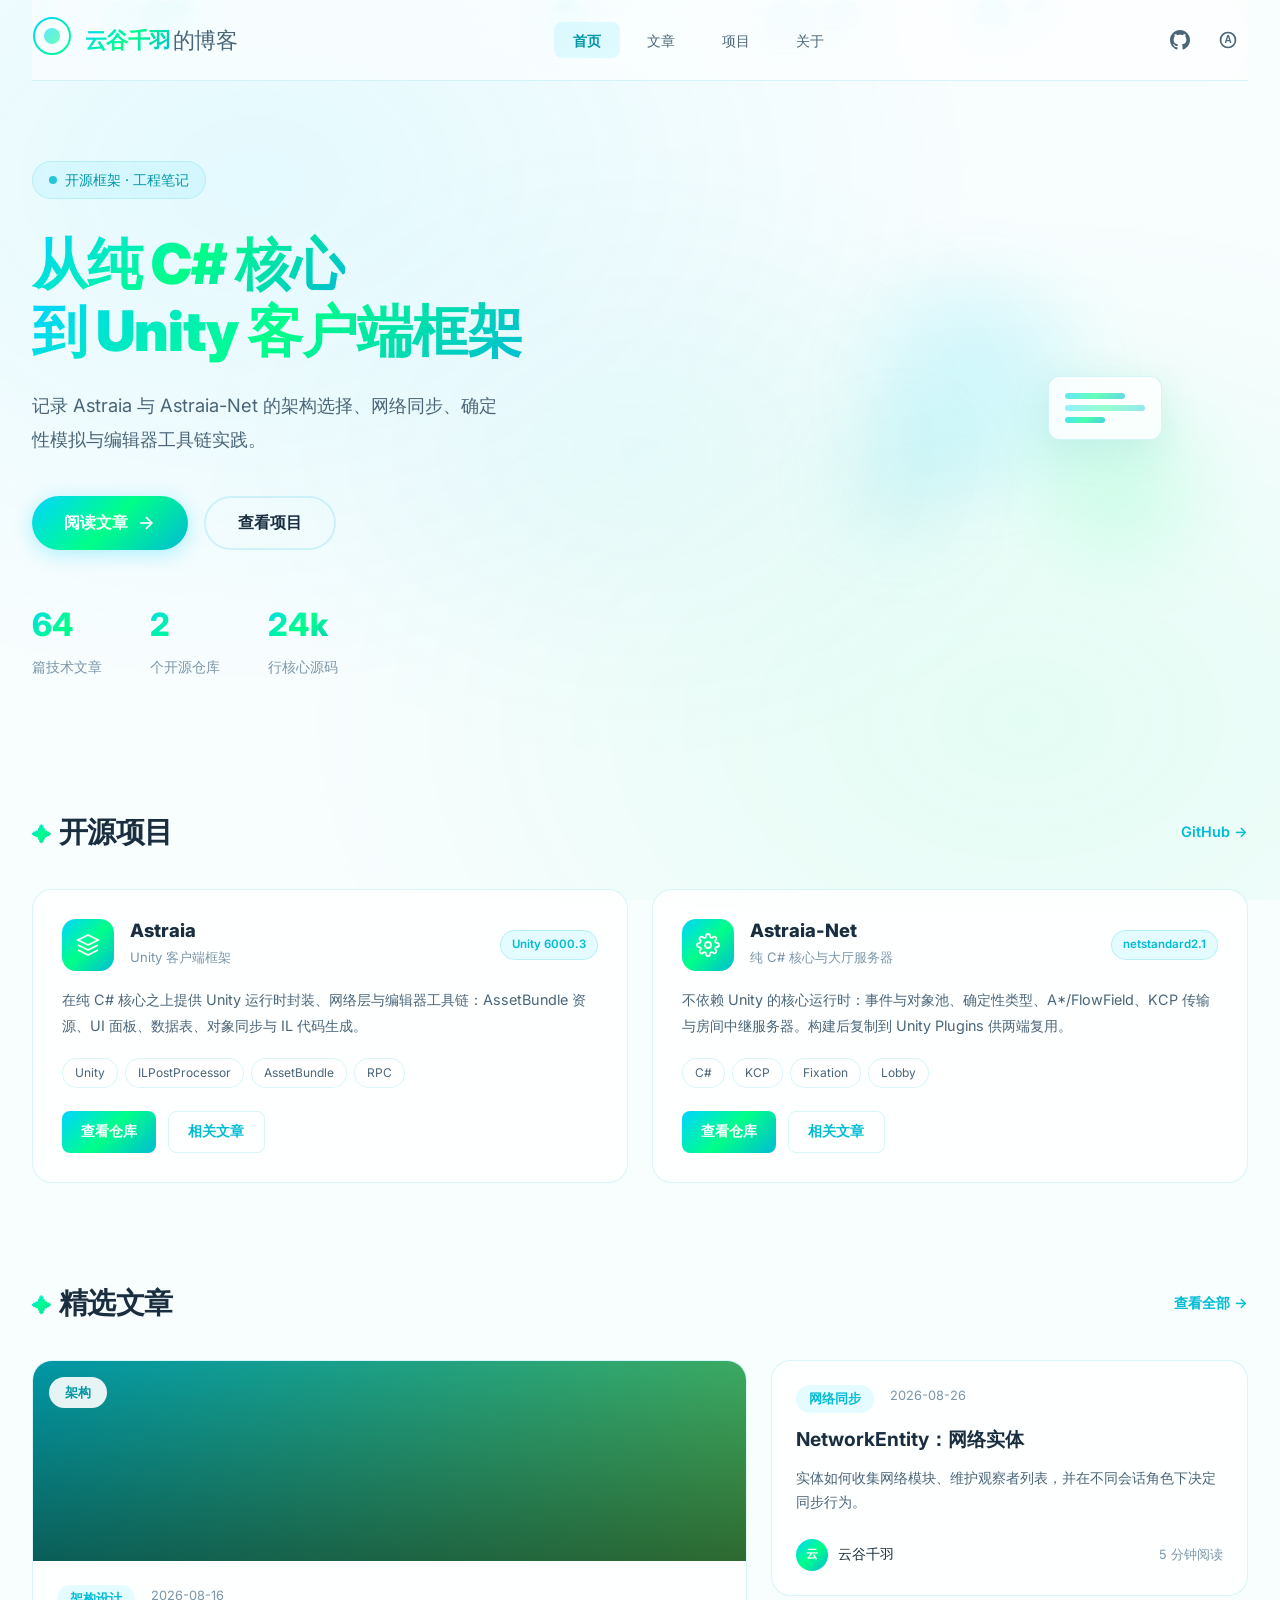
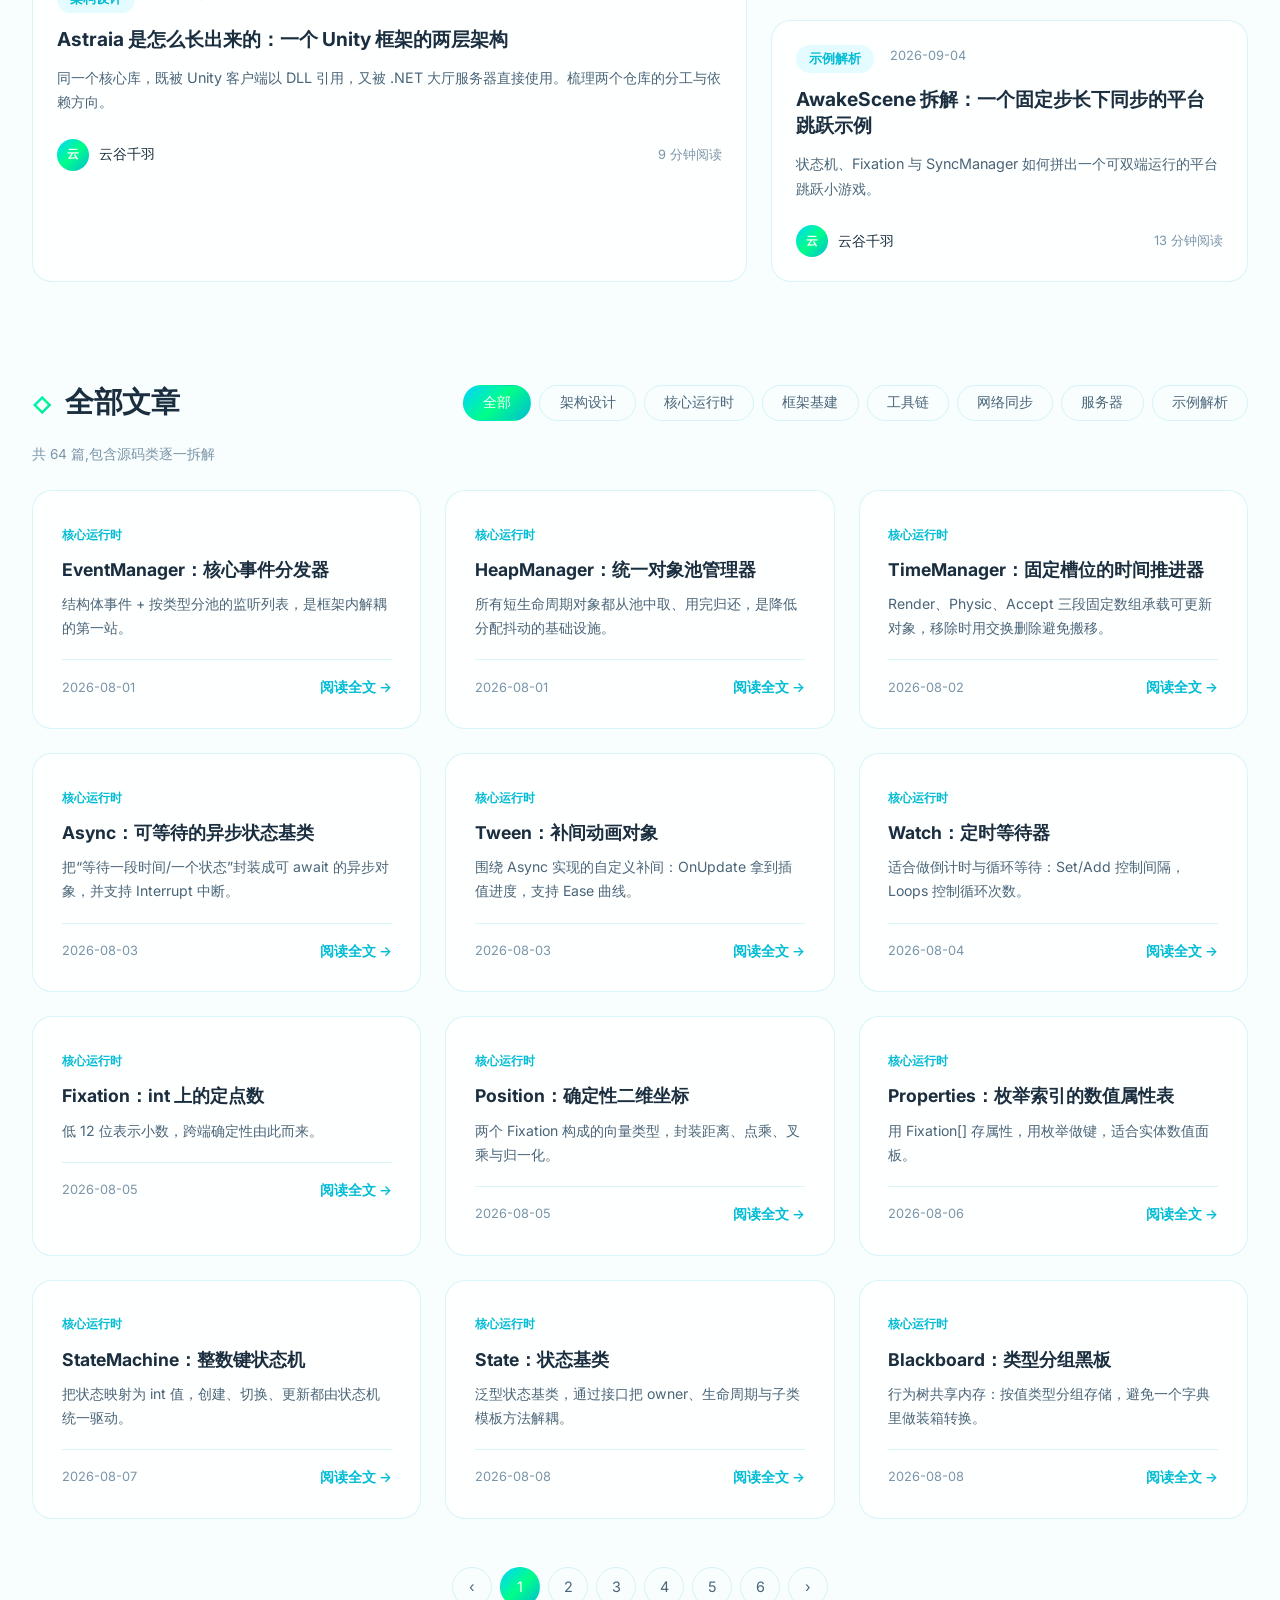
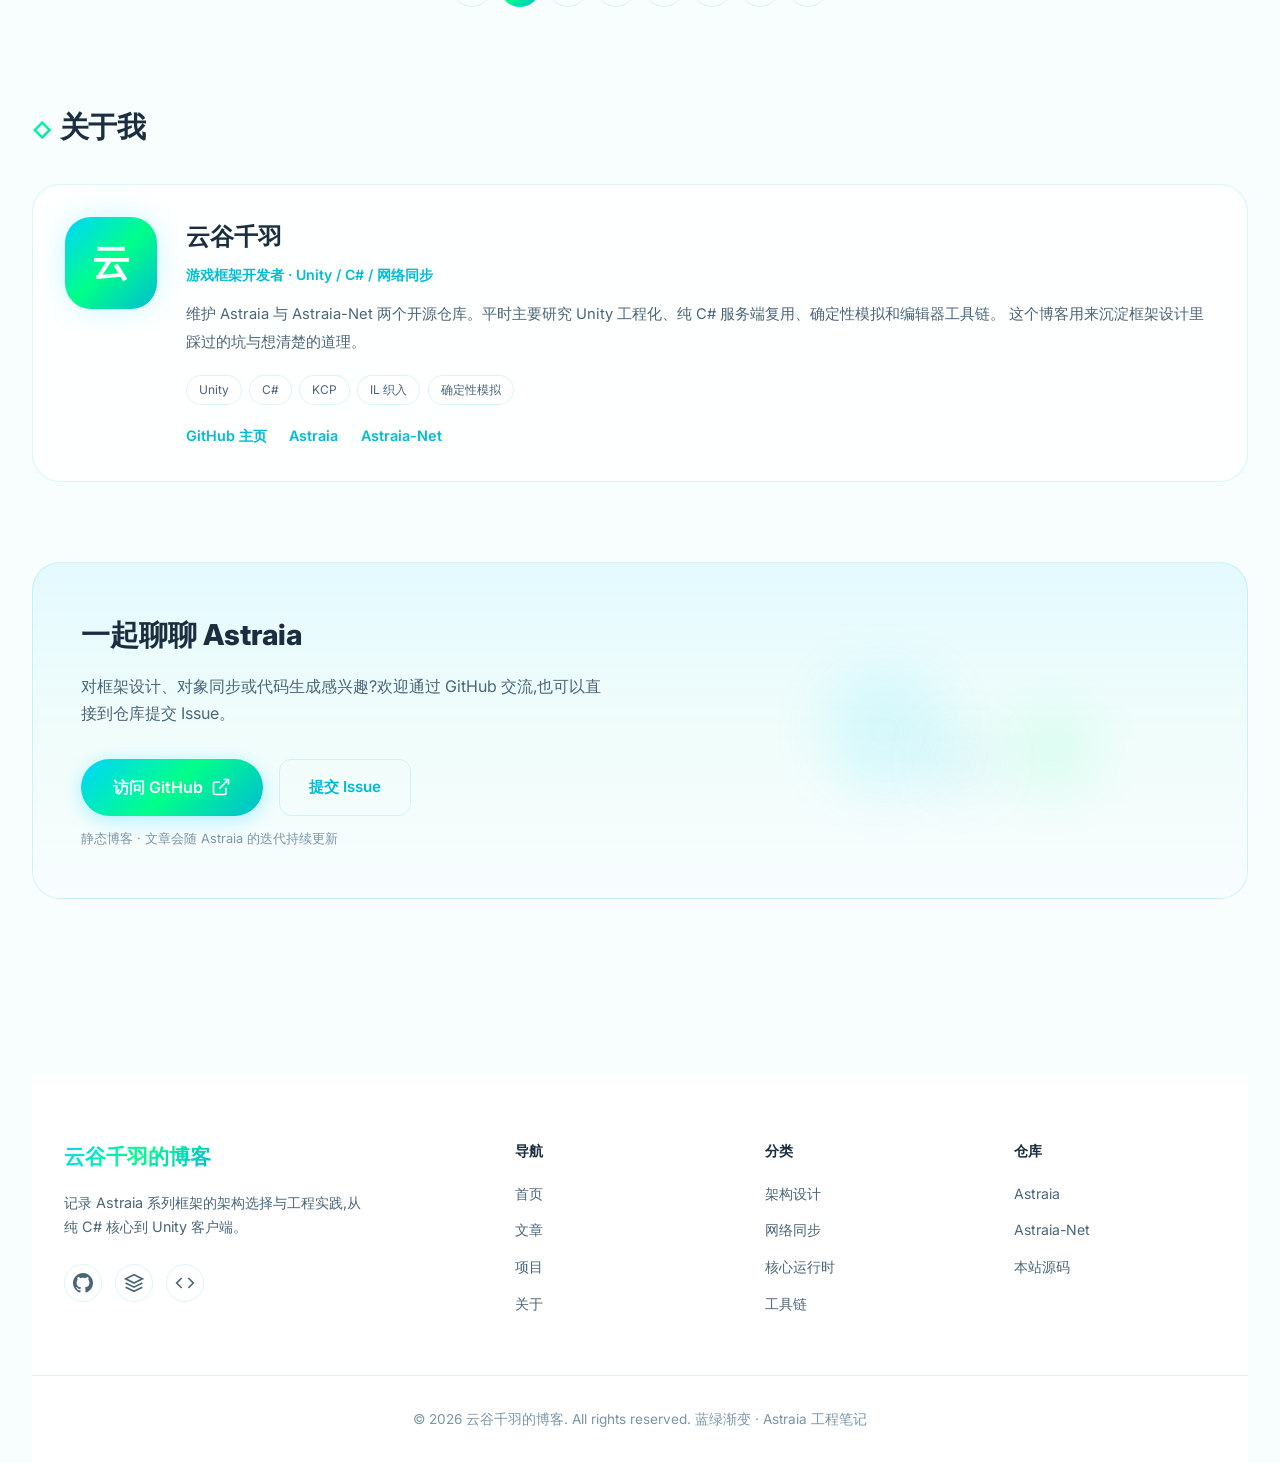
==== index.html @ 665edc71 "1.0.1" ====
<!DOCTYPE html>
<html lang="zh-CN">
<head>
    <meta charset="UTF-8">
    <meta name="viewport" content="width=device-width, initial-scale=1.0">
    <meta name="description" content="云谷千羽的个人博客：记录 Astraia 与 Astraia-Net 的 Unity 框架、网络同步与纯 C# 核心实践。">
    <title>云谷千羽的博客 · Astraia 工程笔记</title>
    <link rel="stylesheet" href="style.css">
</head>
<body>
<!-- 动态渐变背景 -->
<div class="gradient-bg"></div>

<!-- 气泡装饰 -->
<div class="bubbles" id="bubbles"></div>

<!-- 主容器 -->
<div class="container">
    <!-- 顶部导航 -->
    <header class="header">
        <div class="header-inner">
            <div class="logo">
                <div class="logo-icon">
                    <svg viewBox="0 0 40 40" class="logo-svg">
                        <defs>
                            <linearGradient id="logoGrad" x1="0%" y1="0%" x2="100%" y2="100%">
                                <stop offset="0%" style="stop-color:#00d4ff"/>
                                <stop offset="100%" style="stop-color:#00ff88"/>
                            </linearGradient>
                        </defs>
                        <circle cx="20" cy="20" r="18" fill="none" stroke="url(#logoGrad)" stroke-width="2"/>
                        <circle cx="20" cy="20" r="8" fill="url(#logoGrad)" opacity="0.6"/>
                    </svg>
                </div>
                <span class="logo-text">
                    <span class="logo-aqua">云谷千羽</span><span class="logo-blog">的博客</span>
                </span>
            </div>

            <nav class="nav">
                <ul class="nav-list">
                    <li><a href="#home" class="nav-link active" data-anchor="home">首页</a></li>
                    <li><a href="#posts" class="nav-link" data-anchor="posts">文章</a></li>
                    <li><a href="#projects" class="nav-link" data-anchor="projects">项目</a></li>
                    <li><a href="#about" class="nav-link" data-anchor="about">关于</a></li>
                </ul>
            </nav>

            <div class="header-actions">
                <a class="btn-icon github-header" href="https://github.com/1176892094" target="_blank" rel="noopener" aria-label="GitHub">
                    <svg width="20" height="20" viewBox="0 0 24 24" fill="currentColor">
                        <path d="M12 0c-6.626 0-12 5.373-12 12 0 5.302 3.438 9.8 8.207 11.387.599.111.793-.261.793-.577v-2.234c-3.338.726-4.033-1.416-4.033-1.416-.546-1.387-1.333-1.756-1.333-1.756-1.089-.745.083-.729.083-.729 1.205.084 1.839 1.237 1.839 1.237 1.07 1.834 2.807 1.304 3.492.997.107-.775.418-1.305.762-1.604-2.665-.305-5.467-1.334-5.467-5.931 0-1.311.469-2.381 1.236-3.221-.124-.303-.535-1.524.117-3.176 0 0 1.008-.322 3.301 1.23.957-.266 1.983-.399 3.003-.404 1.02.005 2.047.138 3.006.404 2.291-1.552 3.297-1.23 3.297-1.23.653 1.653.242 2.874.118 3.176.77.84 1.235 1.911 1.235 3.221 0 4.609-2.807 5.624-5.479 5.921.43.372.823 1.102.823 2.222v3.293c0 .319.192.694.801.576 4.765-1.589 8.199-6.086 8.199-11.386 0-6.627-5.373-12-12-12z"/>
                    </svg>
                </a>
                <button class="btn-icon theme-btn" id="themeToggle" aria-label="切换主题">
                    <svg width="20" height="20" viewBox="0 0 24 24" fill="none" stroke="currentColor" stroke-width="2">
                        <path d="M21 12.79A9 9 0 1 1 11.21 3 7 7 0 0 0 21 12.79z"/>
                    </svg>
                </button>
            </div>

            <div class="menu-toggle" id="menuToggle">
                <span></span>
                <span></span>
                <span></span>
            </div>
        </div>

        <!-- 渐变进度条 -->
        <div class="scroll-progress" id="scrollProgress"></div>
    </header>

    <!-- 主要内容区域 -->
    <main>
        <!-- 英雄区域 -->
        <section class="hero" id="home">
            <div class="hero-content">
                <div class="hero-badge">
                    <span class="badge-dot"></span>
                    开源框架 · 工程笔记
                </div>
                <h1 class="hero-title">
                    <span class="title-gradient">从纯 C# 核心</span>
                    <br>
                    <span class="title-gradient">到 Unity 客户端框架</span>
                </h1>
                <p class="hero-desc">
                    记录 Astraia 与 Astraia-Net 的架构选择、网络同步、确定性模拟与编辑器工具链实践。
                </p>
                <div class="hero-buttons">
                    <button class="btn-primary" id="ctaPrimary">
                        <span>阅读文章</span>
                        <svg width="20" height="20" viewBox="0 0 24 24" fill="none" stroke="currentColor" stroke-width="2">
                            <line x1="5" y1="12" x2="19" y2="12"/>
                            <polyline points="12 5 19 12 12 19"/>
                        </svg>
                    </button>
                    <button class="btn-outline" id="ctaSecondary">查看项目</button>
                </div>
                <div class="hero-stats">
                    <div class="stat">
                        <span class="stat-number" data-count="8">0</span>
                        <span class="stat-label">篇技术文章</span>
                    </div>
                    <div class="stat">
                        <span class="stat-number" data-count="2">0</span>
                        <span class="stat-label">个开源仓库</span>
                    </div>
                    <div class="stat">
                        <span class="stat-number" data-count="24k">0</span>
                        <span class="stat-label">行核心源码</span>
                    </div>
                </div>
            </div>

            <!-- 装饰性渐变球体 -->
            <div class="hero-visual">
                <div class="orb orb-1"></div>
                <div class="orb orb-2"></div>
                <div class="orb orb-3"></div>
                <div class="floating-card">
                    <div class="card-mini">
                        <div class="mini-bar bar-1"></div>
                        <div class="mini-bar bar-2"></div>
                        <div class="mini-bar bar-3"></div>
                    </div>
                </div>
            </div>
        </section>

        <!-- 项目 -->
        <section class="projects" id="projects">
            <div class="section-header">
                <h2 class="section-title"><span class="title-icon">✦</span>开源项目</h2>
                <a class="section-link" href="https://github.com/1176892094" target="_blank" rel="noopener">GitHub →</a>
            </div>

            <div class="project-grid">
                <article class="project-card">
                    <div class="project-head">
                        <div class="project-icon">
                            <svg width="24" height="24" viewBox="0 0 24 24" fill="none" stroke="currentColor" stroke-width="1.8">
                                <polygon points="12 2 2 7 12 12 22 7 12 2"/>
                                <polyline points="2 17 12 22 22 17"/>
                                <polyline points="2 12 12 17 22 12"/>
                            </svg>
                        </div>
                        <div class="project-titles">
                            <h3>Astraia</h3>
                            <span class="project-sub">Unity 客户端框架</span>
                        </div>
                        <span class="project-state">Unity 6000.3</span>
                    </div>
                    <p class="project-desc">在纯 C# 核心之上提供 Unity 运行时封装、网络层与编辑器工具链：AssetBundle 资源、UI 面板、数据表、对象同步与 IL 代码生成。</p>
                    <div class="project-tags">
                        <span>Unity</span><span>ILPostProcessor</span><span>AssetBundle</span><span>RPC</span>
                    </div>
                    <div class="project-links">
                        <a class="project-btn" href="https://github.com/1176892094/Astraia" target="_blank" rel="noopener">查看仓库</a>
                        <a class="project-btn ghost" href="#posts" data-category="网络同步">相关文章</a>
                    </div>
                </article>

                <article class="project-card">
                    <div class="project-head">
                        <div class="project-icon">
                            <svg width="24" height="24" viewBox="0 0 24 24" fill="none" stroke="currentColor" stroke-width="1.8">
                                <circle cx="12" cy="12" r="3"/>
                                <path d="M19.4 15a1.65 1.65 0 0 0 .33 1.82l.06.06a2 2 0 1 1-2.83 2.83l-.06-.06a1.65 1.65 0 0 0-1.82-.33 1.65 1.65 0 0 0-1 1.51V21a2 2 0 1 1-4 0v-.09A1.65 1.65 0 0 0 9 19.4a1.65 1.65 0 0 0-1.82.33l-.06.06a2 2 0 1 1-2.83-2.83l.06-.06a1.65 1.65 0 0 0 .33-1.82 1.65 1.65 0 0 0-1.51-1H3a2 2 0 1 1 0-4h.09A1.65 1.65 0 0 0 4.6 9a1.65 1.65 0 0 0-.33-1.82l-.06-.06a2 2 0 1 1 2.83-2.83l.06.06a1.65 1.65 0 0 0 1.82.33H9a1.65 1.65 0 0 0 1-1.51V3a2 2 0 1 1 4 0v.09a1.65 1.65 0 0 0 1 1.51 1.65 1.65 0 0 0 1.82-.33l.06-.06a2 2 0 1 1 2.83 2.83l-.06.06a1.65 1.65 0 0 0-.33 1.82V9a1.65 1.65 0 0 0 1.51 1H21a2 2 0 1 1 0 4h-.09a1.65 1.65 0 0 0-1.51 1z"/>
                            </svg>
                        </div>
                        <div class="project-titles">
                            <h3>Astraia-Net</h3>
                            <span class="project-sub">纯 C# 核心与大厅服务器</span>
                        </div>
                        <span class="project-state">netstandard2.1</span>
                    </div>
                    <p class="project-desc">不依赖 Unity 的核心运行时：事件与对象池、确定性类型、A*/FlowField、KCP 传输与房间中继服务器。构建后复制到 Unity Plugins 供两端复用。</p>
                    <div class="project-tags">
                        <span>C#</span><span>KCP</span><span>Fixation</span><span>Lobby</span>
                    </div>
                    <div class="project-links">
                        <a class="project-btn" href="https://github.com/1176892094/JFramework-Net" target="_blank" rel="noopener">查看仓库</a>
                        <a class="project-btn ghost" href="#posts" data-category="核心运行时">相关文章</a>
                    </div>
                </article>
            </div>
        </section>

        <!-- 精选文章 -->
        <section class="featured">
            <div class="section-header">
                <h2 class="section-title"><span class="title-icon">✦</span>精选文章</h2>
                <a href="#posts" class="section-link js-scroll">查看全部 →</a>
            </div>

            <div class="featured-grid">
                <article class="featured-card main-card" data-post="arch">
                    <div class="card-image">
                        <div class="image-gradient"></div>
                        <span class="card-tag">架构</span>
                    </div>
                    <div class="card-body">
                        <div class="card-meta">
                            <span class="meta-category">架构设计</span>
                            <span class="meta-date">2026-08-16</span>
                        </div>
                        <h3 class="card-title">Astraia 是怎么长出来的：一个 Unity 框架的两层架构</h3>
                        <p class="card-desc">同一个核心库，既被 Unity 客户端以 DLL 引用，又被 .NET 大厅服务器直接使用。梳理两个仓库的分工与依赖方向。</p>
                        <div class="card-footer">
                            <div class="author">
                                <div class="author-avatar">云</div>
                                <span class="author-name">云谷千羽</span>
                            </div>
                            <span class="read-time">9 分钟阅读</span>
                        </div>
                    </div>
                </article>

                <article class="featured-card" data-post="m-network-entity">
                    <div class="card-body">
                        <div class="card-meta">
                            <span class="meta-category">网络同步</span>
                            <span class="meta-date">2026-08-26</span>
                        </div>
                        <h3 class="card-title">NetworkEntity：网络实体</h3>
                        <p class="card-desc">实体如何收集网络模块、维护观察者列表，并在不同会话角色下决定同步行为。</p>
                        <div class="card-footer">
                            <div class="author">
                                <div class="author-avatar">云</div>
                                <span class="author-name">云谷千羽</span>
                            </div>
                            <span class="read-time">5 分钟阅读</span>
                        </div>
                    </div>
                </article>

                <article class="featured-card" data-post="example">
                    <div class="card-body">
                        <div class="card-meta">
                            <span class="meta-category">示例解析</span>
                            <span class="meta-date">2026-09-04</span>
                        </div>
                        <h3 class="card-title">AwakeScene 拆解：一个固定步长下同步的平台跳跃示例</h3>
                        <p class="card-desc">状态机、Fixation 与 SyncManager 如何拼出一个可双端运行的平台跳跃小游戏。</p>
                        <div class="card-footer">
                            <div class="author">
                                <div class="author-avatar">云</div>
                                <span class="author-name">云谷千羽</span>
                            </div>
                            <span class="read-time">13 分钟阅读</span>
                        </div>
                    </div>
                </article>
            </div>
        </section>

        <!-- 文章列表 -->
        <section class="posts" id="posts">
            <div class="section-header">
                <h2 class="section-title">
                    <span class="title-icon">◇</span>
                    全部文章
                </h2>
                <div class="filter-tabs" id="filterTabs">
                    <button class="filter-tab active" data-filter="all">全部</button>
                    <button class="filter-tab" data-filter="架构设计">架构设计</button>
                    <button class="filter-tab" data-filter="核心运行时">核心运行时</button>
                    <button class="filter-tab" data-filter="框架基建">框架基建</button>
                    <button class="filter-tab" data-filter="工具链">工具链</button>
                    <button class="filter-tab" data-filter="网络同步">网络同步</button>
                    <button class="filter-tab" data-filter="服务器">服务器</button>
                    <button class="filter-tab" data-filter="示例解析">示例解析</button>
                </div>
            </div>

            <p class="posts-note" id="postsNote"></p>
            <div class="posts-grid" id="postsGrid"></div>
            <div class="pagination" id="pagination"></div>
        </section>

        <!-- 关于 -->
        <section class="about" id="about">
            <div class="section-header">
                <h2 class="section-title"><span class="title-icon">◇</span>关于我</h2>
            </div>
            <div class="about-card">
                <div class="about-avatar">云</div>
                <div class="about-info">
                    <h3>云谷千羽</h3>
                    <p class="about-role">游戏框架开发者 · Unity / C# / 网络同步</p>
                    <p class="about-bio">
                        维护 Astraia 与 Astraia-Net 两个开源仓库。平时主要研究 Unity 工程化、纯 C# 服务端复用、确定性模拟和编辑器工具链。
                        这个博客用来沉淀框架设计里踩过的坑与想清楚的道理。
                    </p>
                    <div class="about-tags">
                        <span>Unity</span><span>C#</span><span>KCP</span><span>IL 织入</span><span>确定性模拟</span>
                    </div>
                    <div class="about-links">
                        <a href="https://github.com/1176892094" target="_blank" rel="noopener">GitHub 主页</a>
                        <a href="https://github.com/1176892094/Astraia" target="_blank" rel="noopener">Astraia</a>
                        <a href="https://github.com/1176892094/JFramework-Net" target="_blank" rel="noopener">Astraia-Net</a>
                    </div>
                </div>
            </div>
        </section>

        <!-- 联系区域 -->
        <section class="newsletter">
            <div class="newsletter-inner">
                <div class="newsletter-content">
                    <h2 class="newsletter-title">一起聊聊 Astraia</h2>
                    <p class="newsletter-desc">对框架设计、对象同步或代码生成感兴趣?欢迎通过 GitHub 交流,也可以直接到仓库提交 Issue。</p>
                    <div class="contact-actions">
                        <a class="btn-primary contact-btn" href="https://github.com/1176892094" target="_blank" rel="noopener">
                            <span>访问 GitHub</span>
                            <svg width="20" height="20" viewBox="0 0 24 24" fill="none" stroke="currentColor" stroke-width="2">
                                <path d="M18 13v6a2 2 0 0 1-2 2H5a2 2 0 0 1-2-2V8a2 2 0 0 1 2-2h6"/>
                                <polyline points="15 3 21 3 21 9"/>
                                <line x1="10" y1="14" x2="21" y2="3"/>
                            </svg>
                        </a>
                        <a class="btn-outline contact-outline" href="https://github.com/1176892094/Astraia/issues" target="_blank" rel="noopener">提交 Issue</a>
                    </div>
                    <p class="newsletter-note">静态博客 · 文章会随 Astraia 的迭代持续更新</p>
                </div>
                <div class="newsletter-visual">
                    <div class="newsletter-orbs">
                        <div class="n-orb n-orb-1"></div>
                        <div class="n-orb n-orb-2"></div>
                        <div class="n-orb n-orb-3"></div>
                    </div>
                </div>
            </div>
        </section>
    </main>

    <!-- 页脚 -->
    <footer class="footer">
        <div class="footer-wave">
            <svg viewBox="0 0 1440 120" preserveAspectRatio="none">
                <path d="M0,60 C360,120 720,0 1080,60 C1260,90 1380,60 1440,40 L1440,120 L0,120 Z" fill="currentColor"/>
            </svg>
        </div>
        <div class="footer-content">
            <div class="footer-grid">
                <div class="footer-col brand-col">
                    <div class="footer-logo">
                        <span class="logo-aqua">云谷千羽的博客</span>
                    </div>
                    <p class="footer-desc">记录 Astraia 系列框架的架构选择与工程实践,从纯 C# 核心到 Unity 客户端。</p>
                    <div class="social-links">
                        <a href="https://github.com/1176892094" class="social-link" target="_blank" rel="noopener" aria-label="GitHub">
                            <svg width="20" height="20" viewBox="0 0 24 24" fill="currentColor">
                                <path d="M12 0c-6.626 0-12 5.373-12 12 0 5.302 3.438 9.8 8.207 11.387.599.111.793-.261.793-.577v-2.234c-3.338.726-4.033-1.416-4.033-1.416-.546-1.387-1.333-1.756-1.333-1.756-1.089-.745.083-.729.083-.729 1.205.084 1.839 1.237 1.839 1.237 1.07 1.834 2.807 1.304 3.492.997.107-.775.418-1.305.762-1.604-2.665-.305-5.467-1.334-5.467-5.931 0-1.311.469-2.381 1.236-3.221-.124-.303-.535-1.524.117-3.176 0 0 1.008-.322 3.301 1.23.957-.266 1.983-.399 3.003-.404 1.02.005 2.047.138 3.006.404 2.291-1.552 3.297-1.23 3.297-1.23.653 1.653.242 2.874.118 3.176.77.84 1.235 1.911 1.235 3.221 0 4.609-2.807 5.624-5.479 5.921.43.372.823 1.102.823 2.222v3.293c0 .319.192.694.801.576 4.765-1.589 8.199-6.086 8.199-11.386 0-6.627-5.373-12-12-12z"/>
                            </svg>
                        </a>
                        <a href="https://github.com/1176892094/Astraia" class="social-link" target="_blank" rel="noopener" aria-label="Astraia">
                            <svg width="20" height="20" viewBox="0 0 24 24" fill="none" stroke="currentColor" stroke-width="2">
                                <polygon points="12 2 2 7 12 12 22 7 12 2"/>
                                <polyline points="2 17 12 22 22 17"/>
                                <polyline points="2 12 12 17 22 12"/>
                            </svg>
                        </a>
                        <a href="https://github.com/1176892094/JFramework-Net" class="social-link" target="_blank" rel="noopener" aria-label="Astraia-Net">
                            <svg width="20" height="20" viewBox="0 0 24 24" fill="none" stroke="currentColor" stroke-width="2">
                                <polyline points="16 18 22 12 16 6"/>
                                <polyline points="8 6 2 12 8 18"/>
                            </svg>
                        </a>
                    </div>
                </div>
                <div class="footer-col">
                    <h4>导航</h4>
                    <ul>
                        <li><a href="#home" class="js-scroll">首页</a></li>
                        <li><a href="#posts" class="js-scroll">文章</a></li>
                        <li><a href="#projects" class="js-scroll">项目</a></li>
                        <li><a href="#about" class="js-scroll">关于</a></li>
                    </ul>
                </div>
                <div class="footer-col">
                    <h4>分类</h4>
                    <ul>
                        <li><a href="#posts" class="footer-category" data-category="架构设计">架构设计</a></li>
                        <li><a href="#posts" class="footer-category" data-category="网络同步">网络同步</a></li>
                        <li><a href="#posts" class="footer-category" data-category="核心运行时">核心运行时</a></li>
                        <li><a href="#posts" class="footer-category" data-category="工具链">工具链</a></li>
                    </ul>
                </div>
                <div class="footer-col">
                    <h4>仓库</h4>
                    <ul>
                        <li><a href="https://github.com/1176892094/Astraia" target="_blank" rel="noopener">Astraia</a></li>
                        <li><a href="https://github.com/1176892094/JFramework-Net" target="_blank" rel="noopener">Astraia-Net</a></li>
                        <li><a href="https://github.com/1176892094/1176892094.github.io" target="_blank" rel="noopener">本站源码</a></li>
                    </ul>
                </div>
            </div>
            <div class="footer-bottom">
                <p>&copy; 2026 云谷千羽的博客. All rights reserved. 蓝绿渐变 · Astraia 工程笔记</p>
            </div>
        </div>
    </footer>
</div>

<!-- 回到顶部按钮 -->
<button class="back-to-top" id="backToTop" aria-label="回到顶部">
    <svg width="20" height="20" viewBox="0 0 24 24" fill="none" stroke="currentColor" stroke-width="2">
        <polyline points="18 15 12 9 6 15"/>
    </svg>
</button>

<!-- 文章阅读器 -->
<div class="reader" id="reader" aria-hidden="true">
    <div class="reader-backdrop" data-close-reader></div>
    <div class="reader-panel" role="dialog" aria-modal="true" aria-labelledby="readerTitle">
        <header class="reader-header">
            <div class="reader-meta">
                <span class="meta-category" id="readerCategory"></span>
                <span class="reader-date" id="readerDate"></span>
                <span class="reader-time" id="readerTime"></span>
            </div>
            <button class="reader-close" id="readerClose" aria-label="关闭文章">
                <svg width="22" height="22" viewBox="0 0 24 24" fill="none" stroke="currentColor" stroke-width="2">
                    <line x1="18" y1="6" x2="6" y2="18"/>
                    <line x1="6" y1="6" x2="18" y2="18"/>
                </svg>
            </button>
        </header>
        <article class="reader-body">
            <h1 class="reader-title" id="readerTitle"></h1>
            <div class="reader-excerpt" id="readerExcerpt"></div>
            <div class="reader-content" id="readerContent"></div>
        </article>
        <footer class="reader-nav">
            <button class="reader-prev" id="readerPrev">← 上一篇</button>
            <button class="reader-back" id="readerBack">返回列表</button>
            <button class="reader-next" id="readerNext">下一篇 →</button>
        </footer>
    </div>
</div>

<script src="posts.js"></script>
<script src="posts-modules-net.js"></script>
<script src="posts-modules-unity-engine.js"></script>
<script src="posts-modules-unity-net.js"></script>
<script src="posts-modules-extras.js"></script>
<script src="script.js"></script>
</body>
</html>
---- style.css ----
/* style.css - 蓝绿渐变风格 */
@import url('https://fonts.googleapis.com/css2?family=Inter:wght@300;400;500;600;700;800;900&display=swap');

:root {
    /* 主色调 - 蓝绿渐变 */
    --aqua-100: #e0f7fa;
    --aqua-200: #b2ebf2;
    --aqua-300: #80deea;
    --aqua-400: #4dd0e1;
    --aqua-500: #26c6da;
    --aqua-600: #00bcd4;
    --aqua-700: #0097a7;
    --aqua-800: #00838f;
    --aqua-900: #006064;

    --green-100: #e8f5e9;
    --green-200: #c8e6c9;
    --green-300: #a5d6a7;
    --green-400: #81c784;
    --green-500: #66bb6a;
    --green-600: #4caf50;
    --green-700: #388e3c;
    --green-800: #2e7d32;
    --green-900: #1b5e20;

    --teal-400: #26a69a;
    --teal-500: #009688;
    --teal-600: #00897b;

    /* 渐变色 */
    --gradient-primary: linear-gradient(135deg, #00d4ff 0%, #00ff88 50%, #00bcd4 100%);
    --gradient-secondary: linear-gradient(135deg, #0097a7 0%, #4caf50 100%);
    --gradient-card: linear-gradient(135deg, rgba(0, 212, 255, 0.05) 0%, rgba(0, 255, 136, 0.05) 100%);
    --gradient-hero: linear-gradient(180deg, rgba(0, 212, 255, 0.08) 0%, rgba(0, 255, 136, 0.03) 50%, transparent 100%);

    /* 背景色 */
    --bg-primary: #f8fdfe;
    --bg-secondary: #ffffff;
    --bg-card: rgba(255, 255, 255, 0.8);
    --bg-glass: rgba(255, 255, 255, 0.6);

    /* 文字色 */
    --text-primary: #1a2e3f;
    --text-secondary: #4a6578;
    --text-tertiary: #7a95a8;
    --text-light: #a0b8c8;

    /* 边框 */
    --border-color: rgba(0, 188, 212, 0.15);
    --border-glow: rgba(0, 212, 255, 0.3);

    /* 阴影 */
    --shadow-sm: 0 1px 3px rgba(0, 150, 136, 0.08);
    --shadow-md: 0 4px 20px rgba(0, 150, 136, 0.1);
    --shadow-lg: 0 10px 40px rgba(0, 150, 136, 0.12);
    --shadow-glow: 0 0 30px rgba(0, 212, 255, 0.2);

    /* 圆角 */
    --radius-sm: 8px;
    --radius-md: 12px;
    --radius-lg: 20px;
    --radius-xl: 28px;

    /* 过渡 */
    --transition: all 0.3s cubic-bezier(0.4, 0, 0.2, 1);
}

/* ===== 系统颜色自动切换 ===== */
/* 默认亮色主题变量已经在 :root 中定义 */

/* 检测系统是否为暗色模式 */
@media (prefers-color-scheme: dark) {
    :root {
        --bg-primary: #0a1628;
        --bg-secondary: #0f2035;
        --bg-card: rgba(15, 32, 53, 0.8);
        --bg-glass: rgba(15, 32, 53, 0.6);
        --text-primary: #e0f0f8;
        --text-secondary: #a0c4d8;
        --text-tertiary: #6a8fa8;
        --text-light: #4a6f88;
        --border-color: rgba(0, 188, 212, 0.2);
        --shadow-sm: 0 1px 3px rgba(0, 0, 0, 0.3);
        --shadow-md: 0 4px 20px rgba(0, 0, 0, 0.4);
        --shadow-lg: 0 10px 40px rgba(0, 0, 0, 0.5);
    }
}

/* 手动切换的暗色主题（优先级更高） */
[data-theme="dark"] {
    --bg-primary: #0a1628;
    --bg-secondary: #0f2035;
    --bg-card: rgba(15, 32, 53, 0.8);
    --bg-glass: rgba(15, 32, 53, 0.6);
    --text-primary: #e0f0f8;
    --text-secondary: #a0c4d8;
    --text-tertiary: #6a8fa8;
    --text-light: #4a6f88;
    --border-color: rgba(0, 188, 212, 0.2);
    --shadow-sm: 0 1px 3px rgba(0, 0, 0, 0.3);
    --shadow-md: 0 4px 20px rgba(0, 0, 0, 0.4);
    --shadow-lg: 0 10px 40px rgba(0, 0, 0, 0.5);
}

/* 手动切换的亮色主题（覆盖系统暗色） */
[data-theme="light"] {
    --bg-primary: #f8fdfe;
    --bg-secondary: #ffffff;
    --bg-card: rgba(255, 255, 255, 0.8);
    --bg-glass: rgba(255, 255, 255, 0.6);
    --text-primary: #1a2e3f;
    --text-secondary: #4a6578;
    --text-tertiary: #7a95a8;
    --text-light: #a0b8c8;
    --border-color: rgba(0, 188, 212, 0.15);
    --shadow-sm: 0 1px 3px rgba(0, 150, 136, 0.08);
    --shadow-md: 0 4px 20px rgba(0, 150, 136, 0.1);
    --shadow-lg: 0 10px 40px rgba(0, 150, 136, 0.12);
}

* {
    margin: 0;
    padding: 0;
    box-sizing: border-box;
}

html {
    scroll-behavior: smooth;
}

body {
    font-family: 'Inter', -apple-system, BlinkMacSystemFont, sans-serif;
    background-color: var(--bg-primary);
    color: var(--text-primary);
    line-height: 1.7;
    overflow-x: hidden;
    position: relative;
    transition: var(--transition);
}

/* 动态渐变背景 */
.gradient-bg {
    position: fixed;
    top: 0;
    left: 0;
    width: 100%;
    height: 100%;
    pointer-events: none;
    z-index: 0;
    background:
            radial-gradient(ellipse at 20% 20%, rgba(0, 212, 255, 0.08) 0%, transparent 50%),
            radial-gradient(ellipse at 80% 80%, rgba(0, 255, 136, 0.08) 0%, transparent 50%),
            radial-gradient(ellipse at 50% 50%, rgba(0, 188, 212, 0.04) 0%, transparent 50%);
    animation: gradientShift 20s ease-in-out infinite;
}

@keyframes gradientShift {
    0%, 100% {
        background-position: 0% 0%;
    }
    25% {
        background-position: 100% 0%;
    }
    50% {
        background-position: 100% 100%;
    }
    75% {
        background-position: 0% 100%;
    }
}

/* 气泡装饰 */
.bubbles {
    position: fixed;
    top: 0;
    left: 0;
    width: 100%;
    height: 100%;
    pointer-events: none;
    z-index: 1;
}

.bubble {
    position: absolute;
    border-radius: 50%;
    background: radial-gradient(circle at 30% 30%,
    rgba(0, 212, 255, 0.15),
    rgba(0, 255, 136, 0.05));
    animation: bubbleFloat linear infinite;
    opacity: 0.6;
}

@keyframes bubbleFloat {
    0% {
        transform: translateY(100vh) scale(0);
        opacity: 0;
    }
    10% {
        opacity: 0.6;
    }
    90% {
        opacity: 0.6;
    }
    100% {
        transform: translateY(-100px) scale(1);
        opacity: 0;
    }
}

/* 容器 */
.container {
    position: relative;
    z-index: 2;
    max-width: 1280px;
    margin: 0 auto;
    padding: 0 2rem;
}

/* 头部 */
.header {
    position: sticky;
    top: 0;
    z-index: 100;
    backdrop-filter: blur(20px);
    -webkit-backdrop-filter: blur(20px);
    background: var(--bg-glass);
    border-bottom: 1px solid var(--border-color);
    transition: var(--transition);
}

.header-inner {
    display: flex;
    align-items: center;
    justify-content: space-between;
    padding: 1rem 0;
    max-width: 1280px;
    margin: 0 auto;
}

.logo {
    display: flex;
    align-items: center;
    gap: 0.8rem;
}

.logo-svg {
    width: 40px;
    height: 40px;
}

.logo-text {
    font-weight: 800;
    font-size: 1.4rem;
    letter-spacing: -0.5px;
}

.logo-aqua {
    background: var(--gradient-primary);
    -webkit-background-clip: text;
    -webkit-text-fill-color: transparent;
    background-clip: text;
}

.logo-blog {
    color: var(--text-secondary);
    font-weight: 400;
    margin-left: 2px;
}

/* 导航 */
.nav-list {
    display: flex;
    list-style: none;
    gap: 0.5rem;
}

.nav-link {
    text-decoration: none;
    color: var(--text-secondary);
    padding: 0.6rem 1.2rem;
    border-radius: var(--radius-sm);
    font-size: 0.9rem;
    font-weight: 500;
    transition: var(--transition);
    position: relative;
}

.nav-link:hover {
    color: var(--aqua-600);
    background: rgba(0, 212, 255, 0.05);
}

.nav-link.active {
    color: var(--aqua-700);
    background: rgba(0, 212, 255, 0.1);
    font-weight: 600;
}

.header-actions {
    display: flex;
    gap: 0.5rem;
}

.btn-icon {
    width: 40px;
    height: 40px;
    border: none;
    background: transparent;
    border-radius: 50%;
    color: var(--text-secondary);
    cursor: pointer;
    display: flex;
    align-items: center;
    justify-content: center;
    transition: var(--transition);
}

.btn-icon:hover {
    background: rgba(0, 212, 255, 0.1);
    color: var(--aqua-600);
}

.menu-toggle {
    display: none;
    flex-direction: column;
    gap: 5px;
    cursor: pointer;
    padding: 8px;
}

.menu-toggle span {
    width: 24px;
    height: 2px;
    background: var(--text-primary);
    border-radius: 2px;
    transition: var(--transition);
}

/* 滚动进度条 */
.scroll-progress {
    position: absolute;
    bottom: 0;
    left: 0;
    height: 3px;
    background: var(--gradient-primary);
    width: 0%;
    transition: width 0.1s linear;
    border-radius: 0 2px 0 0;
}

/* 英雄区域 */
.hero {
    display: grid;
    grid-template-columns: 1fr 1fr;
    gap: 4rem;
    padding: 5rem 0;
    align-items: center;
    position: relative;
}

.hero-content {
    position: relative;
    z-index: 2;
}

.hero-badge {
    display: inline-flex;
    align-items: center;
    gap: 0.5rem;
    background: rgba(0, 212, 255, 0.08);
    border: 1px solid var(--border-color);
    padding: 0.4rem 1rem;
    border-radius: 50px;
    font-size: 0.85rem;
    color: var(--aqua-700);
    font-weight: 500;
    margin-bottom: 2rem;
}

.badge-dot {
    width: 8px;
    height: 8px;
    background: var(--aqua-500);
    border-radius: 50%;
    animation: pulse 2s ease-in-out infinite;
}

@keyframes pulse {
    0%, 100% { opacity: 1; transform: scale(1); }
    50% { opacity: 0.5; transform: scale(1.2); }
}

.hero-title {
    font-size: 3.5rem;
    font-weight: 900;
    line-height: 1.2;
    margin-bottom: 1.5rem;
    letter-spacing: -1px;
}

.title-gradient {
    background: var(--gradient-primary);
    -webkit-background-clip: text;
    -webkit-text-fill-color: transparent;
    background-clip: text;
}

.title-light {
    color: var(--text-primary);
}

.hero-desc {
    font-size: 1.15rem;
    color: var(--text-secondary);
    margin-bottom: 2.5rem;
    max-width: 480px;
    line-height: 1.8;
}

.hero-buttons {
    display: flex;
    gap: 1rem;
    margin-bottom: 3rem;
}

.btn-primary {
    display: inline-flex;
    align-items: center;
    gap: 0.5rem;
    padding: 0.9rem 2rem;
    background: var(--gradient-primary);
    color: #fff;
    border: none;
    border-radius: 50px;
    font-size: 1rem;
    font-weight: 600;
    cursor: pointer;
    transition: var(--transition);
    box-shadow: 0 4px 20px rgba(0, 212, 255, 0.3);
    font-family: 'Inter', sans-serif;
}

.btn-primary:hover {
    transform: translateY(-2px);
    box-shadow: 0 8px 30px rgba(0, 212, 255, 0.4);
}

.btn-outline {
    padding: 0.9rem 2rem;
    background: transparent;
    color: var(--text-primary);
    border: 2px solid var(--border-color);
    border-radius: 50px;
    font-size: 1rem;
    font-weight: 600;
    cursor: pointer;
    transition: var(--transition);
    font-family: 'Inter', sans-serif;
}

.btn-outline:hover {
    border-color: var(--aqua-500);
    color: var(--aqua-600);
    background: rgba(0, 212, 255, 0.03);
}

.hero-stats {
    display: flex;
    gap: 3rem;
}

.stat-number {
    display: block;
    font-size: 2rem;
    font-weight: 800;
    background: var(--gradient-primary);
    -webkit-background-clip: text;
    -webkit-text-fill-color: transparent;
    background-clip: text;
}

.stat-label {
    font-size: 0.85rem;
    color: var(--text-tertiary);
    font-weight: 500;
}

/* 装饰球体 */
.hero-visual {
    position: relative;
    height: 450px;
}

.orb {
    position: absolute;
    border-radius: 50%;
    filter: blur(40px);
    opacity: 0.5;
    animation: orbFloat 6s ease-in-out infinite;
}

.orb-1 {
    width: 200px;
    height: 200px;
    background: rgba(0, 212, 255, 0.25);
    top: 20%;
    right: 30%;
    animation-delay: 0s;
}

.orb-2 {
    width: 150px;
    height: 150px;
    background: rgba(0, 255, 136, 0.25);
    bottom: 20%;
    right: 10%;
    animation-delay: 2s;
}

.orb-3 {
    width: 120px;
    height: 120px;
    background: rgba(0, 188, 212, 0.2);
    top: 50%;
    right: 50%;
    animation-delay: 4s;
}

@keyframes orbFloat {
    0%, 100% { transform: translate(0, 0) scale(1); }
    25% { transform: translate(20px, -20px) scale(1.1); }
    50% { transform: translate(-10px, 10px) scale(0.9); }
    75% { transform: translate(-20px, -10px) scale(1.05); }
}

.floating-card {
    position: absolute;
    top: 40%;
    right: 15%;
    background: var(--bg-card);
    backdrop-filter: blur(10px);
    padding: 1rem;
    border-radius: var(--radius-md);
    box-shadow: var(--shadow-lg);
    border: 1px solid var(--border-color);
    animation: floatCard 5s ease-in-out infinite;
}

@keyframes floatCard {
    0%, 100% { transform: translateY(0) rotate(-3deg); }
    50% { transform: translateY(-15px) rotate(3deg); }
}

.card-mini {
    display: flex;
    flex-direction: column;
    gap: 6px;
}

.mini-bar {
    height: 6px;
    border-radius: 3px;
    background: var(--gradient-primary);
    opacity: 0.6;
}

.bar-1 { width: 60px; }
.bar-2 { width: 80px; opacity: 0.4; }
.bar-3 { width: 40px; opacity: 0.7; }

/* 精选文章 */
.featured {
    padding: 3rem 0;
}

.section-header {
    display: flex;
    justify-content: space-between;
    align-items: center;
    margin-bottom: 2rem;
}

.section-title {
    font-size: 1.8rem;
    font-weight: 800;
    letter-spacing: -0.5px;
}

.title-icon {
    font-size: 1.2rem;
    margin-right: 0.5rem;
    background: var(--gradient-primary);
    -webkit-background-clip: text;
    -webkit-text-fill-color: transparent;
    background-clip: text;
}

.section-link {
    color: var(--aqua-600);
    text-decoration: none;
    font-weight: 600;
    font-size: 0.9rem;
    transition: var(--transition);
}

.section-link:hover {
    color: var(--aqua-700);
    gap: 0.3rem;
}

.featured-grid {
    display: grid;
    grid-template-columns: 1.5fr 1fr;
    grid-template-rows: auto auto;
    gap: 1.5rem;
}

.main-card {
    grid-row: span 2;
}

.featured-card {
    background: var(--bg-card);
    backdrop-filter: blur(10px);
    border: 1px solid var(--border-color);
    border-radius: var(--radius-lg);
    overflow: hidden;
    transition: var(--transition);
    cursor: pointer;
}

.featured-card:hover {
    transform: translateY(-3px);
    box-shadow: var(--shadow-lg);
    border-color: var(--border-glow);
}

.card-image {
    height: 200px;
    background: var(--gradient-secondary);
    position: relative;
}

.image-gradient {
    position: absolute;
    inset: 0;
    background: linear-gradient(180deg, transparent 0%, rgba(0,0,0,0.4) 100%);
}

.card-tag {
    position: absolute;
    top: 1rem;
    left: 1rem;
    background: rgba(255,255,255,0.9);
    color: var(--aqua-700);
    padding: 0.3rem 1rem;
    border-radius: 50px;
    font-size: 0.8rem;
    font-weight: 600;
}

.card-body {
    padding: 1.5rem;
}

.card-meta {
    display: flex;
    gap: 1rem;
    margin-bottom: 0.8rem;
}

.meta-category {
    font-size: 0.8rem;
    font-weight: 600;
    color: var(--aqua-600);
    background: rgba(0, 212, 255, 0.1);
    padding: 0.2rem 0.8rem;
    border-radius: 50px;
}

.meta-date {
    font-size: 0.8rem;
    color: var(--text-tertiary);
}

.card-title {
    font-size: 1.2rem;
    font-weight: 700;
    margin-bottom: 0.8rem;
    line-height: 1.4;
    color: var(--text-primary);
}

.card-desc {
    font-size: 0.9rem;
    color: var(--text-secondary);
    margin-bottom: 1.5rem;
    line-height: 1.7;
}

.card-footer {
    display: flex;
    justify-content: space-between;
    align-items: center;
}

.author {
    display: flex;
    align-items: center;
    gap: 0.6rem;
}

.author-avatar {
    width: 32px;
    height: 32px;
    border-radius: 50%;
    background: var(--gradient-primary);
    display: flex;
    align-items: center;
    justify-content: center;
    font-size: 0.75rem;
    font-weight: 700;
    color: #fff;
}

.author-name {
    font-size: 0.85rem;
    font-weight: 500;
    color: var(--text-primary);
}

.read-time {
    font-size: 0.8rem;
    color: var(--text-tertiary);
}

/* 文章列表 */
.posts {
    padding: 3rem 0;
}

.filter-tabs {
    display: flex;
    gap: 0.5rem;
}

.filter-tab {
    padding: 0.5rem 1.2rem;
    border: 1px solid var(--border-color);
    background: transparent;
    color: var(--text-secondary);
    border-radius: 50px;
    font-size: 0.85rem;
    font-weight: 500;
    cursor: pointer;
    transition: var(--transition);
    font-family: 'Inter', sans-serif;
}

.filter-tab:hover {
    border-color: var(--aqua-400);
    color: var(--aqua-600);
}

.filter-tab.active {
    background: var(--gradient-primary);
    color: #fff;
    border-color: transparent;
}

.posts-grid {
    display: grid;
    grid-template-columns: repeat(auto-fill, minmax(380px, 1fr));
    gap: 1.5rem;
    margin-bottom: 3rem;
}

.post-card {
    background: var(--bg-card);
    backdrop-filter: blur(10px);
    border: 1px solid var(--border-color);
    border-radius: var(--radius-lg);
    padding: 1.8rem;
    transition: var(--transition);
    cursor: pointer;
    position: relative;
    overflow: hidden;
}

.post-card::before {
    content: '';
    position: absolute;
    top: 0;
    left: 0;
    width: 4px;
    height: 100%;
    background: var(--gradient-primary);
    opacity: 0;
    transition: var(--transition);
    border-radius: 0 2px 2px 0;
}

.post-card:hover {
    transform: translateY(-2px);
    box-shadow: var(--shadow-lg);
    border-color: var(--border-glow);
}

.post-card:hover::before {
    opacity: 1;
}

.post-card .card-category {
    display: inline-block;
    font-size: 0.75rem;
    font-weight: 600;
    color: var(--aqua-600);
    margin-bottom: 0.8rem;
}

.post-card .card-title {
    font-size: 1.1rem;
    margin-bottom: 0.6rem;
}

.post-card .card-excerpt {
    font-size: 0.88rem;
    color: var(--text-secondary);
    margin-bottom: 1.2rem;
    line-height: 1.7;
}

.post-card .card-footer {
    display: flex;
    justify-content: space-between;
    align-items: center;
    padding-top: 1rem;
    border-top: 1px solid var(--border-color);
}

.post-card .card-date {
    font-size: 0.8rem;
    color: var(--text-tertiary);
}

.post-card .card-read {
    color: var(--aqua-600);
    font-size: 0.85rem;
    font-weight: 600;
    text-decoration: none;
    transition: var(--transition);
}

.post-card:hover .card-read {
    gap: 0.3rem;
}

/* 分页 */
.pagination {
    display: flex;
    justify-content: center;
    gap: 0.5rem;
}

.page-btn {
    width: 40px;
    height: 40px;
    border: 1px solid var(--border-color);
    background: transparent;
    color: var(--text-secondary);
    border-radius: 50%;
    font-size: 0.9rem;
    cursor: pointer;
    transition: var(--transition);
    display: flex;
    align-items: center;
    justify-content: center;
    font-family: 'Inter', sans-serif;
}

.page-btn:hover {
    border-color: var(--aqua-400);
    color: var(--aqua-600);
}

.page-btn.active {
    background: var(--gradient-primary);
    color: #fff;
    border-color: transparent;
}

.page-dots {
    display: inline-flex;
    align-items: center;
    justify-content: center;
    min-width: 32px;
    color: var(--text-tertiary);
    font-size: 0.95rem;
    user-select: none;
}

.pagination {
    flex-wrap: wrap;
}

/* 订阅区域 */
.newsletter {
    padding: 4rem 0;
}

.newsletter-inner {
    background: var(--gradient-hero);
    border: 1px solid var(--border-color);
    border-radius: var(--radius-xl);
    padding: 3rem;
    display: grid;
    grid-template-columns: 1fr 1fr;
    gap: 3rem;
    align-items: center;
    position: relative;
    overflow: hidden;
}

.newsletter-title {
    font-size: 1.8rem;
    font-weight: 800;
    margin-bottom: 0.8rem;
}

.newsletter-desc {
    color: var(--text-secondary);
    margin-bottom: 2rem;
}

.input-group {
    display: flex;
    align-items: center;
    background: var(--bg-secondary);
    border: 2px solid var(--border-color);
    border-radius: 50px;
    padding: 0.5rem;
    transition: var(--transition);
}

.input-group:focus-within {
    border-color: var(--aqua-500);
    box-shadow: 0 0 0 4px rgba(0, 212, 255, 0.1);
}

.input-icon {
    margin-left: 1rem;
    color: var(--text-tertiary);
    flex-shrink: 0;
}

.input-group input {
    flex: 1;
    border: none;
    background: transparent;
    padding: 0.8rem 1rem;
    font-size: 0.95rem;
    color: var(--text-primary);
    outline: none;
    font-family: 'Inter', sans-serif;
}

.btn-subscribe {
    display: inline-flex;
    align-items: center;
    gap: 0.5rem;
    padding: 0.7rem 1.5rem;
    background: var(--gradient-primary);
    color: #fff;
    border: none;
    border-radius: 50px;
    font-size: 0.9rem;
    font-weight: 600;
    cursor: pointer;
    transition: var(--transition);
    font-family: 'Inter', sans-serif;
}

.btn-subscribe:hover {
    box-shadow: 0 4px 20px rgba(0, 212, 255, 0.3);
}

.newsletter-note {
    font-size: 0.8rem;
    color: var(--text-tertiary);
    margin-top: 0.8rem;
}

.newsletter-visual {
    position: relative;
    height: 200px;
}

.newsletter-orbs {
    position: relative;
    width: 100%;
    height: 100%;
}

.n-orb {
    position: absolute;
    border-radius: 50%;
    filter: blur(30px);
    opacity: 0.4;
}

.n-orb-1 {
    width: 120px;
    height: 120px;
    background: rgba(0, 212, 255, 0.3);
    top: 20%;
    left: 30%;
    animation: orbFloat 5s ease-in-out infinite;
}

.n-orb-2 {
    width: 80px;
    height: 80px;
    background: rgba(0, 255, 136, 0.3);
    bottom: 20%;
    right: 20%;
    animation: orbFloat 5s ease-in-out infinite reverse;
}

.n-orb-3 {
    width: 60px;
    height: 60px;
    background: rgba(0, 188, 212, 0.3);
    top: 50%;
    left: 50%;
    animation: orbFloat 5s ease-in-out infinite 2s;
}

/* 页脚 */
.footer {
    position: relative;
    margin-top: 2rem;
}

.footer-wave {
    color: var(--bg-primary);
    margin-bottom: -1px;
}

.footer-wave svg {
    display: block;
    width: 100%;
    height: 80px;
}

.footer-content {
    background: var(--bg-secondary);
    border-top: 1px solid var(--border-color);
    padding: 4rem 0 2rem;
}

.footer-grid {
    display: grid;
    grid-template-columns: 2fr 1fr 1fr 1fr;
    gap: 3rem;
    max-width: 1280px;
    margin: 0 auto 3rem;
    padding: 0 2rem;
}

.footer-logo {
    font-weight: 800;
    font-size: 1.3rem;
    margin-bottom: 1rem;
}

.footer-desc {
    color: var(--text-secondary);
    font-size: 0.9rem;
    margin-bottom: 1.5rem;
    max-width: 300px;
}

.social-links {
    display: flex;
    gap: 0.8rem;
}

.social-link {
    width: 38px;
    height: 38px;
    border: 1px solid var(--border-color);
    border-radius: 50%;
    display: flex;
    align-items: center;
    justify-content: center;
    color: var(--text-tertiary);
    transition: var(--transition);
}

.social-link:hover {
    border-color: var(--aqua-500);
    color: var(--aqua-600);
    background: rgba(0, 212, 255, 0.05);
}

.footer-col h4 {
    font-size: 0.9rem;
    font-weight: 700;
    margin-bottom: 1rem;
    color: var(--text-primary);
}

.footer-col ul {
    list-style: none;
}

.footer-col li {
    margin-bottom: 0.6rem;
}

.footer-col a {
    color: var(--text-secondary);
    text-decoration: none;
    font-size: 0.88rem;
    transition: var(--transition);
}

.footer-col a:hover {
    color: var(--aqua-600);
}

.footer-bottom {
    text-align: center;
    padding-top: 2rem;
    border-top: 1px solid var(--border-color);
    max-width: 1280px;
    margin: 0 auto;
    padding-left: 2rem;
    padding-right: 2rem;
}

.footer-bottom p {
    font-size: 0.85rem;
    color: var(--text-tertiary);
}

/* 回到顶部 */
.back-to-top {
    position: fixed;
    bottom: 2rem;
    right: 2rem;
    width: 48px;
    height: 48px;
    background: var(--bg-card);
    backdrop-filter: blur(10px);
    border: 1px solid var(--border-color);
    border-radius: 50%;
    display: flex;
    align-items: center;
    justify-content: center;
    color: var(--text-secondary);
    cursor: pointer;
    z-index: 99;
    transition: var(--transition);
    box-shadow: var(--shadow-md);
    opacity: 0;
    transform: translateY(20px);
    pointer-events: none;
}

.back-to-top.visible {
    opacity: 1;
    transform: translateY(0);
    pointer-events: auto;
}

.back-to-top:hover {
    border-color: var(--aqua-500);
    color: var(--aqua-600);
    box-shadow: var(--shadow-glow);
}

/* 响应式设计 */
@media (max-width: 1024px) {
    .hero {
        grid-template-columns: 1fr;
        gap: 2rem;
        padding: 3rem 0;
    }

    .hero-title {
        font-size: 2.8rem;
    }

    .hero-visual {
        height: 300px;
    }

    .featured-grid {
        grid-template-columns: 1fr;
    }

    .main-card {
        grid-row: span 1;
    }

    .newsletter-inner {
        grid-template-columns: 1fr;
    }

    .footer-grid {
        grid-template-columns: 1fr 1fr;
    }
}

@media (max-width: 768px) {
    .nav-list {
        display: none;
        position: absolute;
        top: 100%;
        left: 0;
        right: 0;
        background: var(--bg-secondary);
        flex-direction: column;
        padding: 1rem;
        border-bottom: 1px solid var(--border-color);
        box-shadow: var(--shadow-lg);
    }

    .nav-list.active {
        display: flex;
    }

    .menu-toggle {
        display: flex;
    }

    .menu-toggle.active span:nth-child(1) {
        transform: rotate(45deg) translate(5px, 5px);
    }

    .menu-toggle.active span:nth-child(2) {
        opacity: 0;
    }

    .menu-toggle.active span:nth-child(3) {
        transform: rotate(-45deg) translate(5px, -5px);
    }

    .hero-title {
        font-size: 2.2rem;
    }

    .hero-stats {
        gap: 1.5rem;
    }

    .posts-grid {
        grid-template-columns: 1fr;
    }

    .filter-tabs {
        flex-wrap: wrap;
    }

    .footer-grid {
        grid-template-columns: 1fr;
        gap: 2rem;
    }

    .newsletter-inner {
        padding: 2rem;
    }
}

@media (max-width: 480px) {
    .container {
        padding: 0 1rem;
    }

    .hero-title {
        font-size: 1.8rem;
    }

    .hero-buttons {
        flex-direction: column;
    }

    .hero-stats {
        flex-wrap: wrap;
        gap: 1rem;
    }

    .section-header {
        flex-direction: column;
        align-items: flex-start;
        gap: 1rem;
    }

    .input-group {
        flex-direction: column;
        border-radius: var(--radius-md);
    }

    .input-group input {
        width: 100%;
    }

    .btn-subscribe {
        width: 100%;
        justify-content: center;
        border-radius: var(--radius-md);
    }
}

/* ==========================================================
   扩展样式：Astraia 工程笔记
   ========================================================== */

/* GitHub 头部图标 */
.github-header {
    text-decoration: none;
    align-items: center;
}

.github-header:hover {
    transform: translateY(-1px);
}

/* 文章列表说明 */
.posts-note {
    color: var(--text-tertiary);
    font-size: 0.85rem;
    margin: -1rem 0 1.5rem;
}

.filter-tabs {
    flex-wrap: wrap;
    justify-content: flex-end;
}

.filter-tab {
    white-space: nowrap;
}

/* 项目区块 */
.projects {
    padding: 3rem 0;
}

.project-grid {
    display: grid;
    grid-template-columns: repeat(auto-fit, minmax(340px, 1fr));
    gap: 1.5rem;
}

.project-card {
    background: var(--bg-card);
    backdrop-filter: blur(10px);
    border: 1px solid var(--border-color);
    border-radius: var(--radius-lg);
    padding: 1.8rem;
    display: flex;
    flex-direction: column;
    transition: var(--transition);
}

.project-card:hover {
    transform: translateY(-3px);
    box-shadow: var(--shadow-lg);
    border-color: var(--border-glow);
}

.project-head {
    display: flex;
    align-items: center;
    gap: 1rem;
    margin-bottom: 1rem;
}

.project-icon {
    width: 52px;
    height: 52px;
    border-radius: 14px;
    flex-shrink: 0;
    display: flex;
    align-items: center;
    justify-content: center;
    background: var(--gradient-primary);
    color: #fff;
}

.project-titles {
    flex: 1;
    min-width: 0;
}

.project-titles h3 {
    font-size: 1.15rem;
    font-weight: 800;
    color: var(--text-primary);
    line-height: 1.3;
}

.project-sub {
    font-size: 0.82rem;
    color: var(--text-tertiary);
}

.project-state {
    font-size: 0.72rem;
    font-weight: 600;
    color: var(--aqua-600);
    background: rgba(0, 212, 255, 0.1);
    border: 1px solid rgba(0, 188, 212, 0.2);
    padding: 0.25rem 0.7rem;
    border-radius: 50px;
    white-space: nowrap;
}

.project-desc {
    font-size: 0.9rem;
    color: var(--text-secondary);
    line-height: 1.8;
    margin-bottom: 1.2rem;
    flex: 1;
}

.project-tags {
    display: flex;
    flex-wrap: wrap;
    gap: 0.45rem;
    margin-bottom: 1.4rem;
}

.project-tags span,
.about-tags span {
    font-size: 0.75rem;
    color: var(--text-secondary);
    border: 1px solid var(--border-color);
    padding: 0.25rem 0.75rem;
    border-radius: 50px;
    background: var(--bg-glass);
}

.project-links {
    display: flex;
    gap: 0.75rem;
    flex-wrap: wrap;
}

.project-btn {
    display: inline-flex;
    align-items: center;
    justify-content: center;
    padding: 0.55rem 1.2rem;
    border-radius: var(--radius-sm);
    font-size: 0.85rem;
    font-weight: 600;
    text-decoration: none;
    color: #fff;
    background: var(--gradient-primary);
    transition: var(--transition);
}

.project-btn:hover {
    opacity: 0.9;
    transform: translateY(-1px);
}

.project-btn.ghost {
    background: transparent;
    color: var(--aqua-600);
    border: 1px solid var(--border-color);
}

.project-btn.ghost:hover {
    border-color: var(--aqua-400);
    background: rgba(0, 212, 255, 0.06);
}

/* 关于区块 */
.about {
    padding: 3rem 0 1rem;
}

.about-card {
    display: grid;
    grid-template-columns: auto 1fr;
    gap: 1.8rem;
    background: var(--bg-card);
    backdrop-filter: blur(10px);
    border: 1px solid var(--border-color);
    border-radius: var(--radius-xl);
    padding: 2rem;
    align-items: start;
}

.about-avatar {
    width: 92px;
    height: 92px;
    border-radius: 26px;
    background: var(--gradient-primary);
    color: #fff;
    display: flex;
    align-items: center;
    justify-content: center;
    font-size: 2.4rem;
    font-weight: 800;
    box-shadow: var(--shadow-glow);
}

.about-info h3 {
    font-size: 1.5rem;
    font-weight: 800;
    margin-bottom: 0.35rem;
}

.about-role {
    font-size: 0.88rem;
    color: var(--aqua-600);
    font-weight: 600;
    margin-bottom: 0.9rem;
}

.about-bio {
    font-size: 0.92rem;
    color: var(--text-secondary);
    line-height: 1.9;
    margin-bottom: 1.1rem;
}

.about-tags {
    display: flex;
    flex-wrap: wrap;
    gap: 0.45rem;
    margin-bottom: 1.2rem;
}

.about-links {
    display: flex;
    flex-wrap: wrap;
    gap: 0.6rem 1.4rem;
}

.about-links a {
    color: var(--aqua-600);
    text-decoration: none;
    font-size: 0.9rem;
    font-weight: 600;
    transition: var(--transition);
}

.about-links a:hover {
    color: var(--aqua-700);
}

/* 联系区域：复用 newsletter 外壳 */
.contact-actions {
    display: flex;
    gap: 1rem;
    flex-wrap: wrap;
    margin-top: 1.5rem;
}

.contact-actions a {
    text-decoration: none;
}

.contact-actions .btn-primary {
    display: inline-flex;
}

.contact-outline {
    display: inline-flex;
    align-items: center;
    justify-content: center;
    padding: 0.9rem 1.8rem;
    border: 1px solid var(--border-color);
    border-radius: var(--radius-md);
    color: var(--aqua-600);
    background: transparent;
    font-size: 0.95rem;
    font-weight: 600;
    cursor: pointer;
    transition: var(--transition);
}

.contact-outline:hover {
    border-color: var(--aqua-400);
    background: rgba(0, 212, 255, 0.06);
    color: var(--aqua-700);
}

/* ===== 文章阅读器 ===== */
.reader {
    position: fixed;
    inset: 0;
    z-index: 200;
    display: none;
    align-items: center;
    justify-content: center;
    padding: 1.5rem;
}

.reader.open {
    display: flex;
}

.reader-backdrop {
    position: absolute;
    inset: 0;
    background: rgba(5, 18, 32, 0.62);
    backdrop-filter: blur(8px);
    -webkit-backdrop-filter: blur(8px);
    animation: backdropIn 0.25s ease;
}

@keyframes backdropIn {
    from { opacity: 0; }
    to { opacity: 1; }
}

.reader-panel {
    position: relative;
    display: flex;
    flex-direction: column;
    width: min(960px, 100%);
    height: min(88vh, 860px);
    background: var(--bg-secondary);
    border: 1px solid var(--border-color);
    border-radius: var(--radius-xl);
    box-shadow: var(--shadow-lg);
    overflow: hidden;
    animation: panelIn 0.3s cubic-bezier(0.4, 0, 0.2, 1);
}

@keyframes panelIn {
    from { opacity: 0; transform: translateY(20px) scale(0.98); }
    to { opacity: 1; transform: translateY(0) scale(1); }
}

.reader-header {
    display: flex;
    align-items: center;
    justify-content: space-between;
    gap: 1rem;
    padding: 1.2rem 2rem;
    border-bottom: 1px solid var(--border-color);
    background: var(--bg-glass);
}

.reader-meta {
    display: flex;
    align-items: center;
    gap: 0.8rem;
    flex-wrap: wrap;
}

.reader-date,
.reader-time {
    font-size: 0.8rem;
    color: var(--text-tertiary);
}

.reader-close {
    width: 38px;
    height: 38px;
    border-radius: 50%;
    border: 1px solid var(--border-color);
    background: transparent;
    color: var(--text-secondary);
    cursor: pointer;
    display: flex;
    align-items: center;
    justify-content: center;
    transition: var(--transition);
    flex-shrink: 0;
}

.reader-close:hover {
    color: #fff;
    background: var(--gradient-primary);
    border-color: transparent;
    transform: rotate(90deg);
}

.reader-body {
    flex: 1;
    overflow-y: auto;
    padding: 2rem 2.4rem 2.5rem;
    scroll-behavior: smooth;
}

.reader-title {
    font-size: clamp(1.55rem, 3.2vw, 2.15rem);
    font-weight: 800;
    line-height: 1.35;
    letter-spacing: -0.5px;
    color: var(--text-primary);
    margin-bottom: 1rem;
}

.reader-excerpt {
    font-size: 1rem;
    color: var(--text-secondary);
    line-height: 1.8;
    border-left: 3px solid var(--aqua-400);
    padding-left: 1rem;
    margin-bottom: 1.8rem;
}

.reader-content {
    color: var(--text-primary);
}

.reader-content .reader-p {
    font-size: 0.98rem;
    line-height: 1.95;
    margin-bottom: 1.1rem;
    color: var(--text-secondary);
}

.reader-content .reader-p strong {
    color: var(--text-primary);
}

.reader-content .inline-code {
    font-family: 'SF Mono', 'JetBrains Mono', Consolas, monospace;
    font-size: 0.88em;
    color: var(--aqua-700);
    background: rgba(0, 212, 255, 0.09);
    border: 1px solid rgba(0, 188, 212, 0.16);
    padding: 0.08rem 0.4rem;
    border-radius: 6px;
}

[data-theme="dark"] .reader-content .inline-code {
    color: #7fe3ff;
}

.reader-content .reader-h2 {
    font-size: 1.35rem;
    font-weight: 800;
    color: var(--text-primary);
    margin: 2.2rem 0 1rem;
    padding-bottom: 0.55rem;
    border-bottom: 1px solid var(--border-color);
    display: flex;
    align-items: center;
    gap: 0.6rem;
}

.reader-content .reader-h2::before {
    content: '';
    width: 5px;
    height: 1.25em;
    border-radius: 4px;
    background: var(--gradient-primary);
    flex-shrink: 0;
}

.reader-content .reader-h3 {
    font-size: 1.1rem;
    font-weight: 700;
    color: var(--text-primary);
    margin: 1.6rem 0 0.8rem;
}

.reader-content .reader-list {
    margin-bottom: 1.2rem;
}

.reader-content ul {
    padding-left: 1.3rem;
    display: grid;
    gap: 0.5rem;
}

.reader-content li {
    font-size: 0.96rem;
    line-height: 1.8;
    color: var(--text-secondary);
}

.reader-content li::marker {
    color: var(--aqua-500);
}

.reader-content .reader-code {
    margin: 1.4rem 0;
}

.reader-content pre {
    background: #081420;
    border: 1px solid rgba(0, 188, 212, 0.18);
    border-radius: var(--radius-md);
    padding: 1.2rem 1.4rem;
    overflow-x: auto;
    box-shadow: inset 0 1px 0 rgba(255, 255, 255, 0.04);
}

.reader-content pre code {
    font-family: 'SF Mono', 'JetBrains Mono', Consolas, 'Courier New', monospace;
    font-size: 0.84rem;
    line-height: 1.75;
    color: #b9e6f2;
}

.reader-content .reader-quote {
    border: 1px solid rgba(0, 188, 212, 0.18);
    border-left: 4px solid var(--aqua-500);
    background: var(--gradient-card);
    border-radius: 0 var(--radius-md) var(--radius-md) 0;
    padding: 1rem 1.2rem;
    color: var(--text-secondary);
    font-size: 0.94rem;
    margin: 1.5rem 0;
}

.reader-content .reader-table {
    margin: 1.4rem 0;
    overflow-x: auto;
}

.table-wrap {
    overflow-x: auto;
    border: 1px solid var(--border-color);
    border-radius: var(--radius-md);
}

.reader-content table {
    width: 100%;
    border-collapse: collapse;
    font-size: 0.9rem;
    min-width: 520px;
}

.reader-content th,
.reader-content td {
    padding: 0.75rem 1rem;
    text-align: left;
    border-bottom: 1px solid var(--border-color);
    color: var(--text-secondary);
}

.reader-content th {
    background: var(--bg-glass);
    color: var(--text-primary);
    font-weight: 700;
}

.reader-content tr:last-child td {
    border-bottom: none;
}

.reader-nav {
    display: flex;
    align-items: center;
    gap: 0.75rem;
    padding: 1rem 2rem;
    border-top: 1px solid var(--border-color);
    background: var(--bg-glass);
}

.reader-nav button {
    border: 1px solid var(--border-color);
    background: transparent;
    color: var(--text-secondary);
    font-family: 'Inter', sans-serif;
    font-size: 0.85rem;
    font-weight: 600;
    padding: 0.55rem 1rem;
    border-radius: var(--radius-sm);
    cursor: pointer;
    transition: var(--transition);
}

.reader-nav button:hover:not(:disabled) {
    color: var(--aqua-600);
    border-color: var(--aqua-400);
    background: rgba(0, 212, 255, 0.06);
}

.reader-nav button:disabled {
    opacity: 0.35;
    cursor: not-allowed;
}

.reader-nav .reader-back {
    margin: 0 auto;
    background: var(--gradient-primary);
    border-color: transparent;
    color: #fff;
}

.reader-nav .reader-back:hover {
    color: #fff;
    opacity: 0.9;
}

body.reader-open {
    overflow: hidden;
}

/* 滚动条 */
.reader-body::-webkit-scrollbar,
.reader-content pre::-webkit-scrollbar,
.table-wrap::-webkit-scrollbar {
    width: 8px;
    height: 8px;
}

.reader-body::-webkit-scrollbar-thumb,
.reader-content pre::-webkit-scrollbar-thumb,
.table-wrap::-webkit-scrollbar-thumb {
    background: rgba(0, 188, 212, 0.28);
    border-radius: 10px;
}

.reader-body::-webkit-scrollbar-track,
.reader-content pre::-webkit-scrollbar-track,
.table-wrap::-webkit-scrollbar-track {
    background: transparent;
}

/* 阅读器响应式 */
@media (max-width: 768px) {
    .about-card {
        grid-template-columns: 1fr;
        padding: 1.5rem;
    }

    .about-avatar {
        width: 76px;
        height: 76px;
        font-size: 2rem;
        border-radius: 20px;
    }

    .project-state {
        display: none;
    }

    .reader {
        padding: 0;
    }

    .reader-panel {
        width: 100%;
        height: 100vh;
        border-radius: 0;
        border: none;
    }

    .reader-header {
        padding: 1rem 1.2rem;
    }

    .reader-body {
        padding: 1.5rem 1.2rem 2rem;
    }

    .reader-nav {
        flex-wrap: wrap;
        justify-content: center;
        padding: 0.85rem 1.2rem;
    }

    .reader-nav .reader-back {
        order: -1;
        width: 100%;
        margin: 0 0 0.3rem;
    }
}
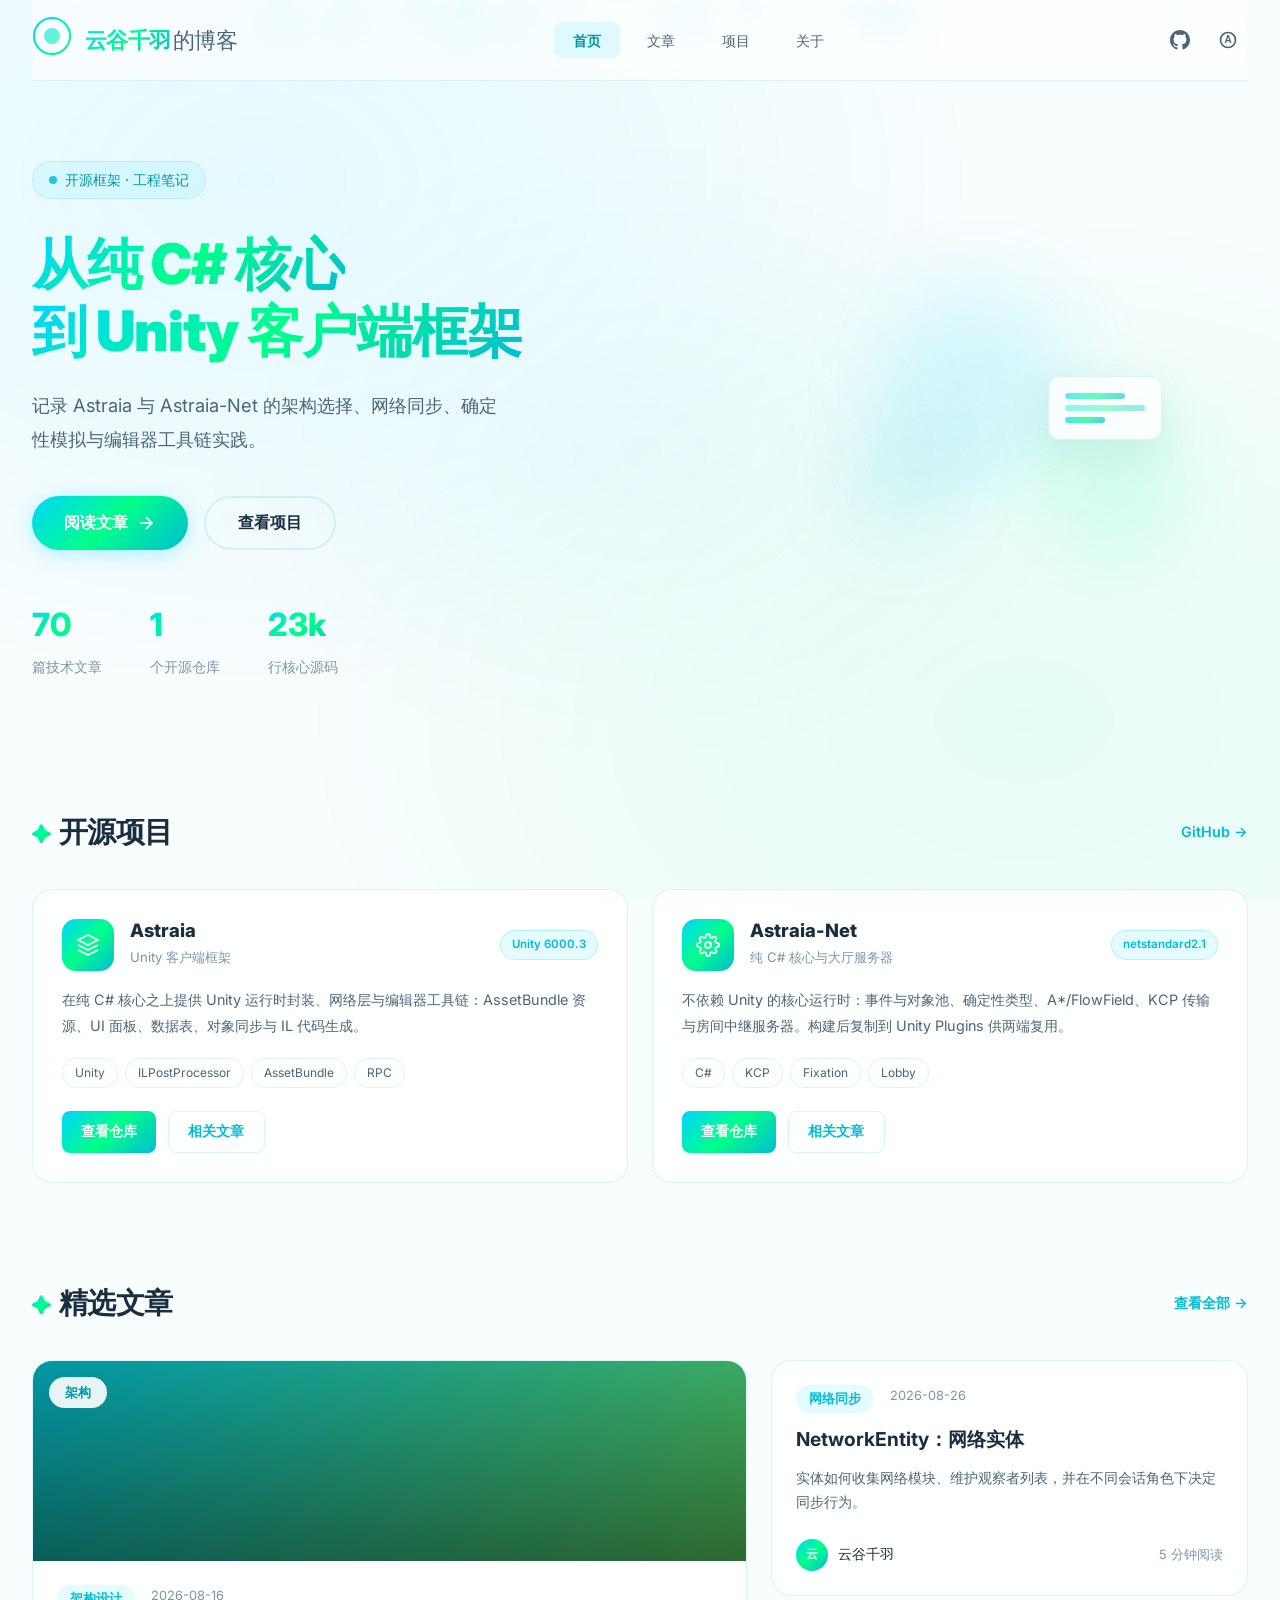
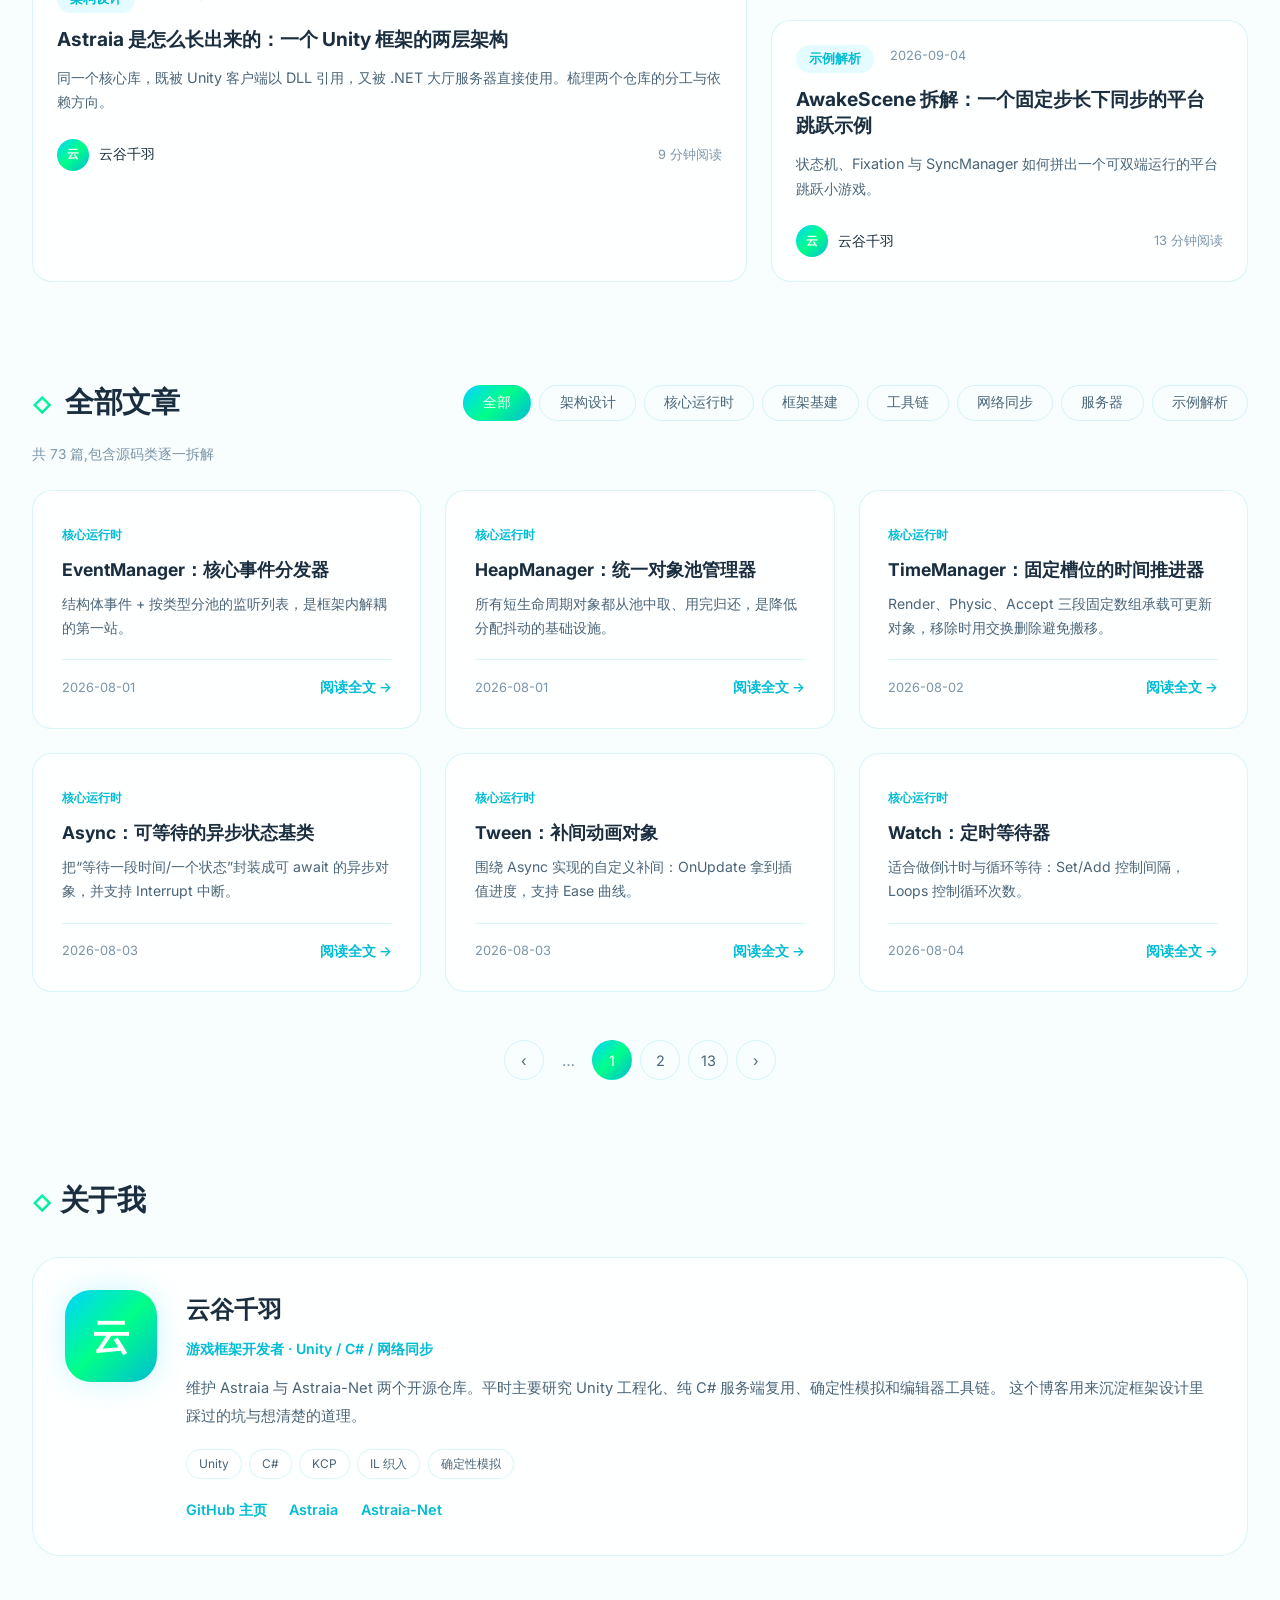
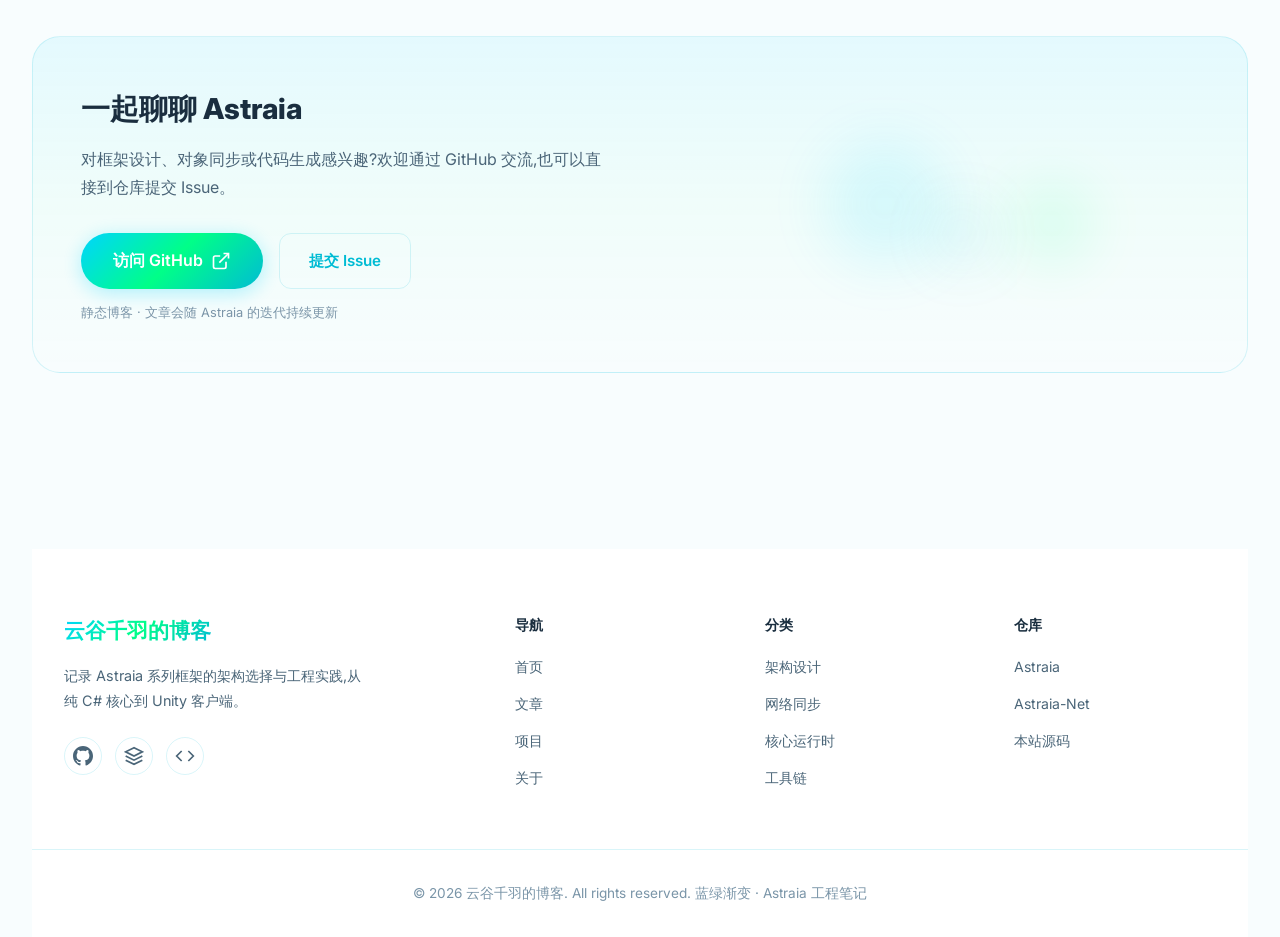
==== commit a95d099b: "1.0.2" ====
--- a/index.html
+++ b/index.html
@@ -446,6 +446,7 @@
 <script src="posts-modules-unity-engine.js"></script>
 <script src="posts-modules-unity-net.js"></script>
 <script src="posts-modules-extras.js"></script>
+<script src="posts-extra.js"></script>
 <script src="script.js"></script>
 </body>
 </html>
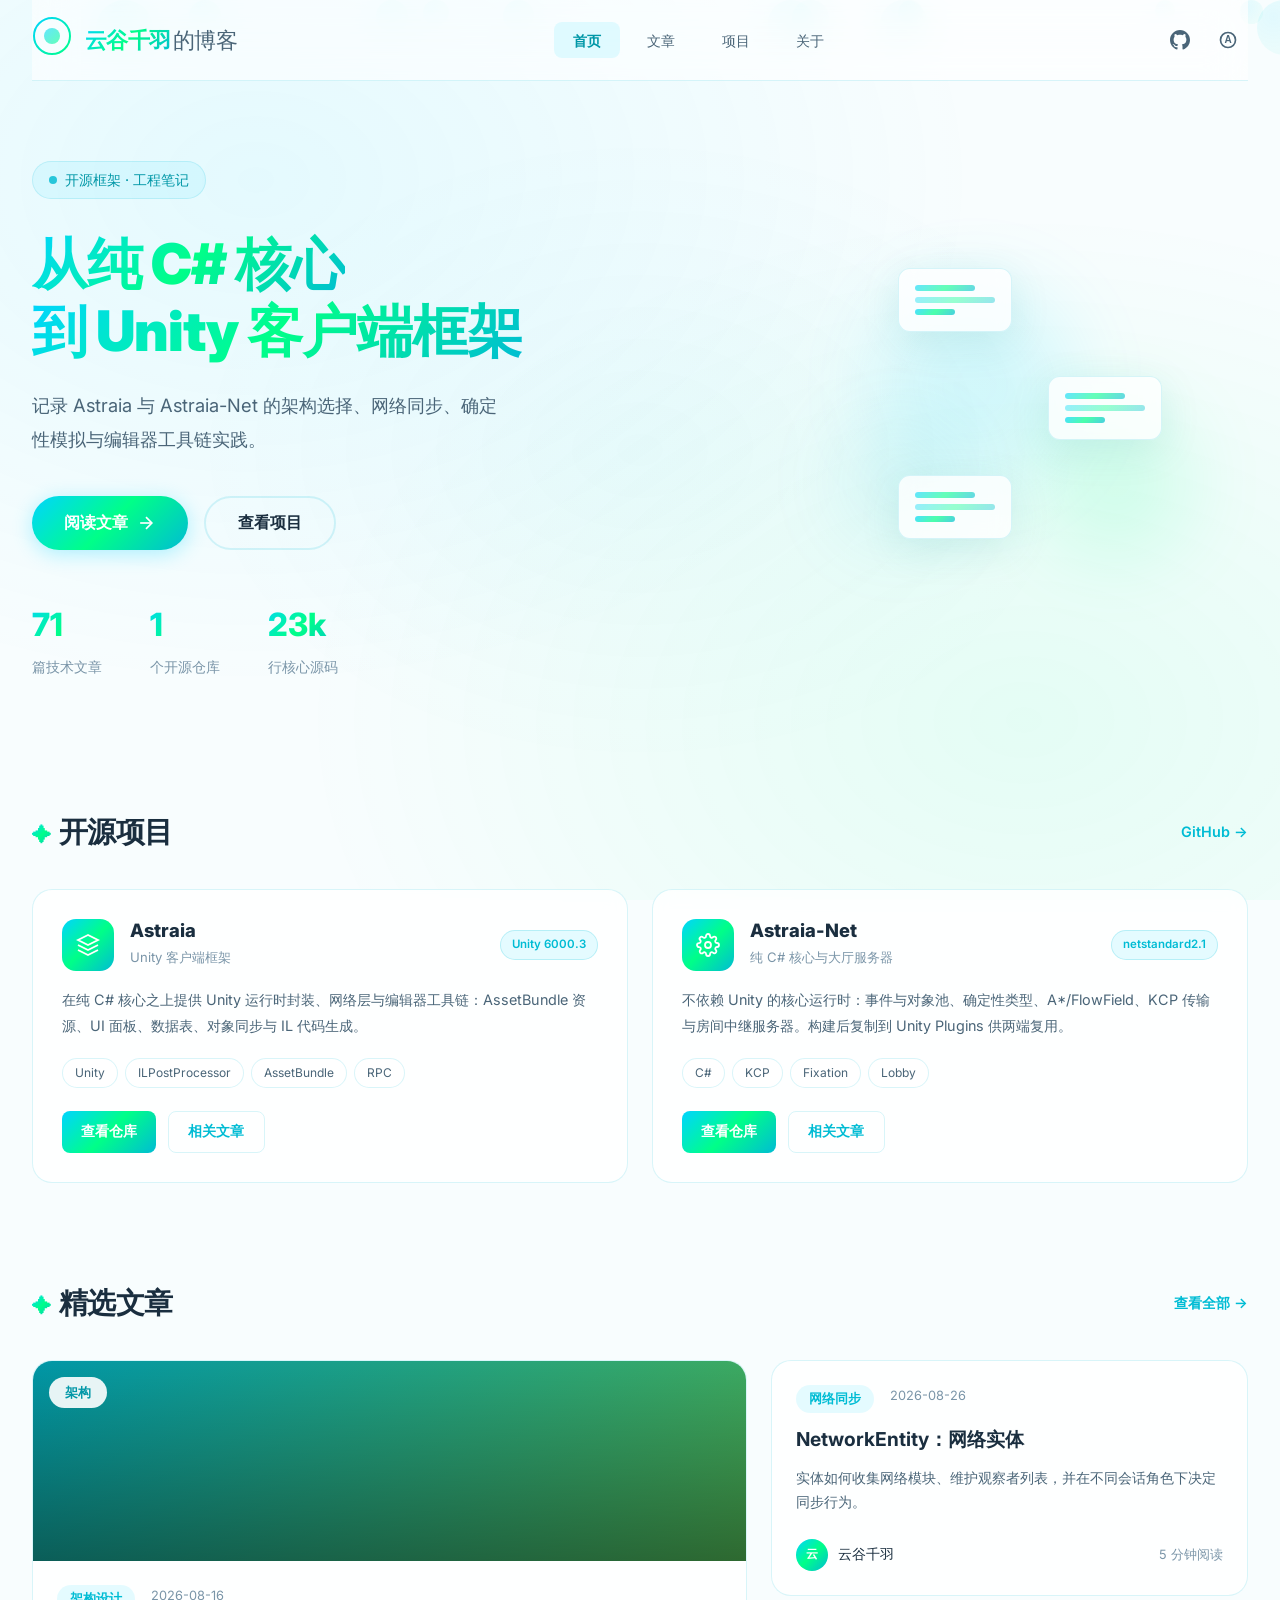
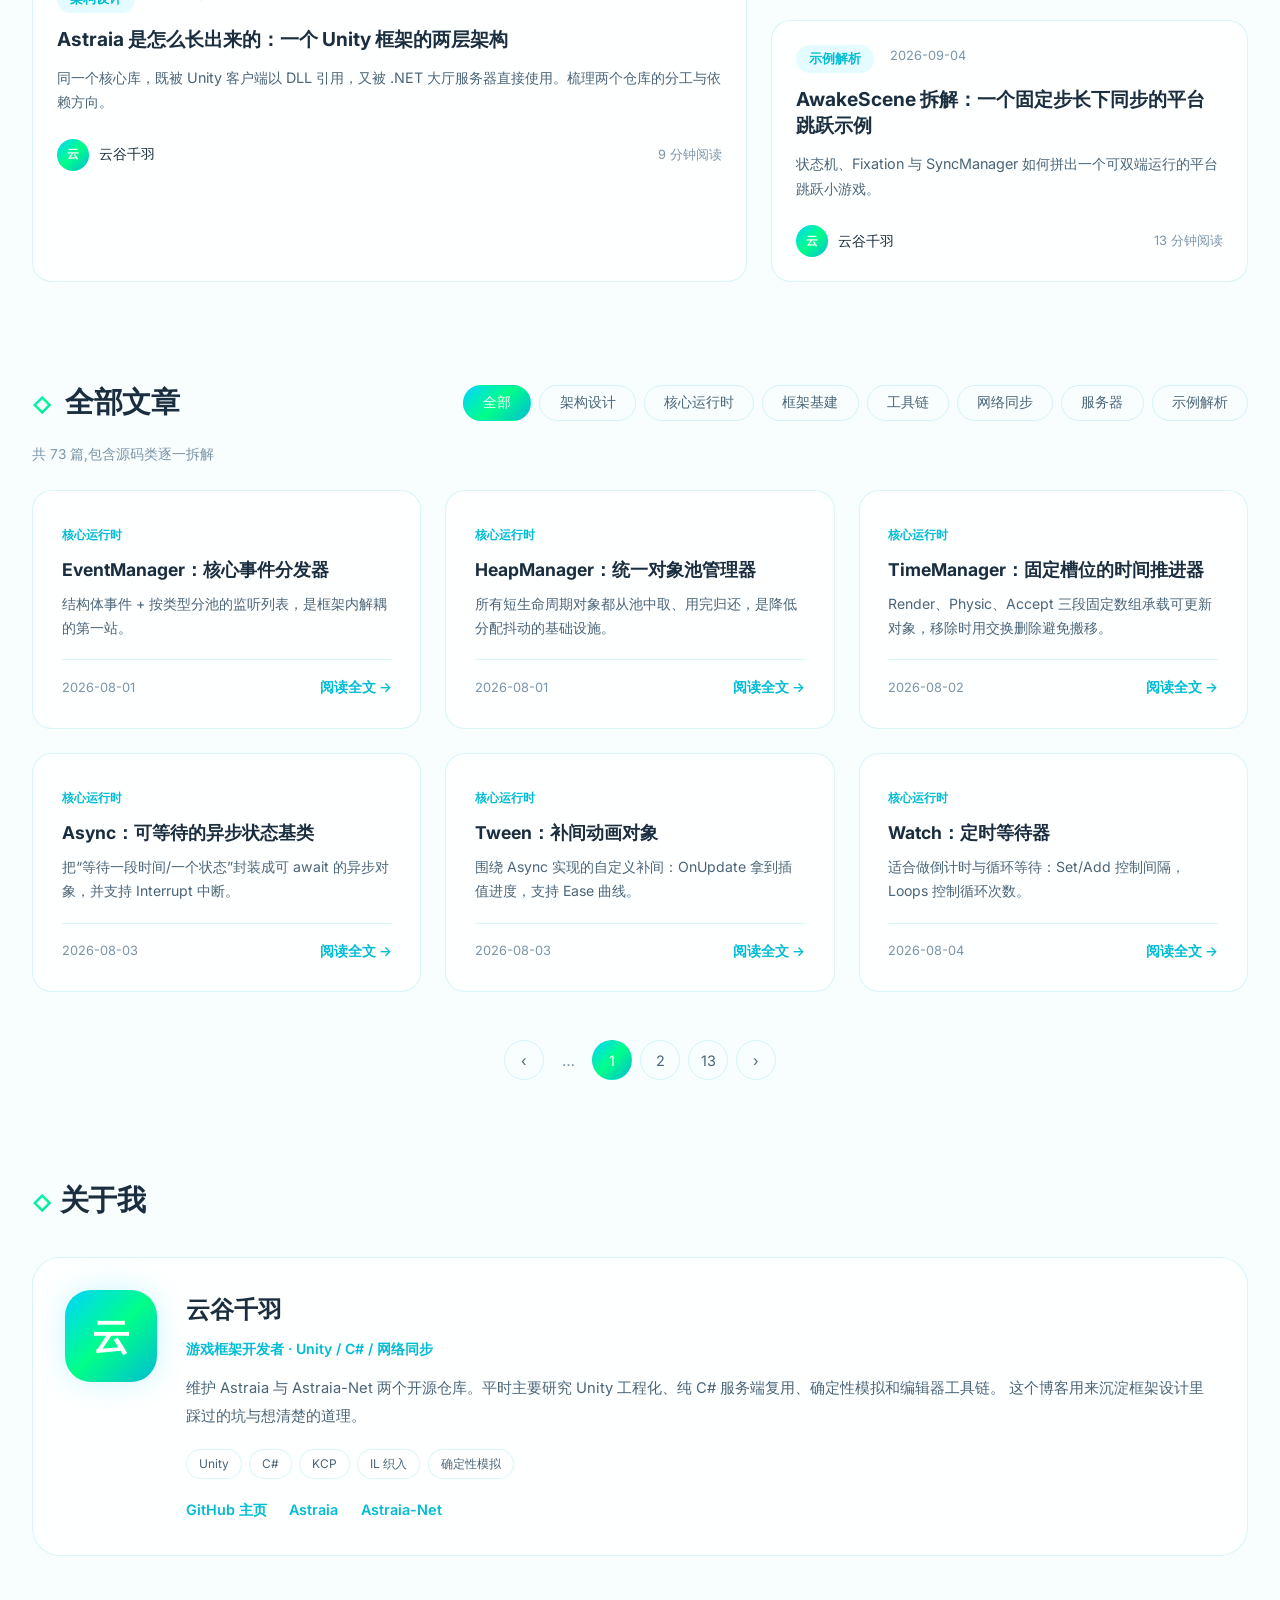
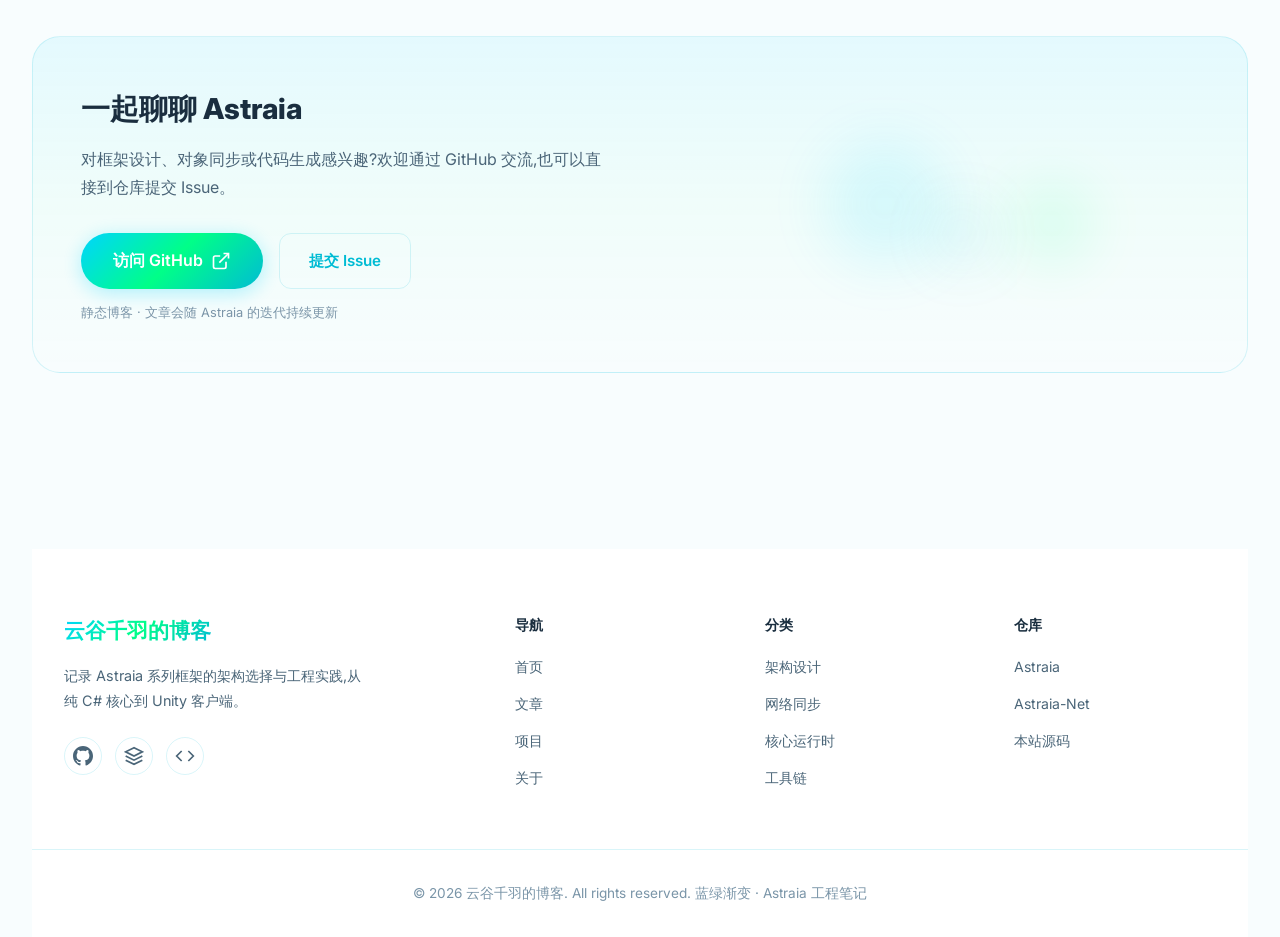
==== commit fcf5192c: "1.0.4" ====
--- a/index.html
+++ b/index.html
@@ -119,6 +119,20 @@
                 <div class="orb orb-2"></div>
                 <div class="orb orb-3"></div>
                 <div class="floating-card">
+                    <div class="card-mini">
+                        <div class="mini-bar bar-1"></div>
+                        <div class="mini-bar bar-2"></div>
+                        <div class="mini-bar bar-3"></div>
+                    </div>
+                </div>
+                <div class="floating-card floating-card-left-1">
+                    <div class="card-mini">
+                        <div class="mini-bar bar-1"></div>
+                        <div class="mini-bar bar-2"></div>
+                        <div class="mini-bar bar-3"></div>
+                    </div>
+                </div>
+                <div class="floating-card floating-card-left-2">
                     <div class="card-mini">
                         <div class="mini-bar bar-1"></div>
                         <div class="mini-bar bar-2"></div>
--- a/style.css
+++ b/style.css
@@ -537,6 +537,7 @@
     position: absolute;
     top: 40%;
     right: 15%;
+    width: max-content;
     background: var(--bg-card);
     backdrop-filter: blur(10px);
     padding: 1rem;
@@ -567,6 +568,20 @@
 .bar-1 { width: 60px; }
 .bar-2 { width: 80px; opacity: 0.4; }
 .bar-3 { width: 40px; opacity: 0.7; }
+
+/* 与当前卡片呈三角布局的两张同款装饰卡 */
+.floating-card-left-1 {
+    top: 16%;
+    right: calc(15% + 150px);
+    animation-delay: 0.4s;
+}
+
+.floating-card-left-2 {
+    top: 62%;
+    right: calc(15% + 150px);
+    animation-delay: 1.1s;
+    animation-duration: 6s;
+}
 
 /* 精选文章 */
 .featured {
@@ -930,58 +945,6 @@
 .newsletter-desc {
     color: var(--text-secondary);
     margin-bottom: 2rem;
-}
-
-.input-group {
-    display: flex;
-    align-items: center;
-    background: var(--bg-secondary);
-    border: 2px solid var(--border-color);
-    border-radius: 50px;
-    padding: 0.5rem;
-    transition: var(--transition);
-}
-
-.input-group:focus-within {
-    border-color: var(--aqua-500);
-    box-shadow: 0 0 0 4px rgba(0, 212, 255, 0.1);
-}
-
-.input-icon {
-    margin-left: 1rem;
-    color: var(--text-tertiary);
-    flex-shrink: 0;
-}
-
-.input-group input {
-    flex: 1;
-    border: none;
-    background: transparent;
-    padding: 0.8rem 1rem;
-    font-size: 0.95rem;
-    color: var(--text-primary);
-    outline: none;
-    font-family: 'Inter', sans-serif;
-}
-
-.btn-subscribe {
-    display: inline-flex;
-    align-items: center;
-    gap: 0.5rem;
-    padding: 0.7rem 1.5rem;
-    background: var(--gradient-primary);
-    color: #fff;
-    border: none;
-    border-radius: 50px;
-    font-size: 0.9rem;
-    font-weight: 600;
-    cursor: pointer;
-    transition: var(--transition);
-    font-family: 'Inter', sans-serif;
-}
-
-.btn-subscribe:hover {
-    box-shadow: 0 4px 20px rgba(0, 212, 255, 0.3);
 }
 
 .newsletter-note {
@@ -1194,6 +1157,11 @@
 
     .hero-visual {
         height: 300px;
+    }
+
+    .floating-card-left-1,
+    .floating-card-left-2 {
+        display: none;
     }
 
     .featured-grid {
@@ -1259,8 +1227,25 @@
         grid-template-columns: 1fr;
     }
 
+    .posts .section-header {
+        flex-direction: column;
+        align-items: flex-start;
+        gap: 1rem;
+    }
+
     .filter-tabs {
-        flex-wrap: wrap;
+        width: 100%;
+        display: grid;
+        grid-template-columns: repeat(4, minmax(0, 1fr));
+        gap: 0.5rem;
+        justify-content: initial;
+    }
+
+    .filter-tab {
+        width: 100%;
+        padding: 0.5rem 0.2rem;
+        text-align: center;
+        font-size: 0.78rem;
     }
 
     .footer-grid {
@@ -1297,20 +1282,6 @@
         gap: 1rem;
     }
 
-    .input-group {
-        flex-direction: column;
-        border-radius: var(--radius-md);
-    }
-
-    .input-group input {
-        width: 100%;
-    }
-
-    .btn-subscribe {
-        width: 100%;
-        justify-content: center;
-        border-radius: var(--radius-md);
-    }
 }
 
 /* ==========================================================
@@ -1601,6 +1572,7 @@
     align-items: center;
     justify-content: center;
     padding: 1.5rem;
+    overflow: hidden;
 }
 
 .reader.open {
@@ -1899,8 +1871,19 @@
     opacity: 0.9;
 }
 
-body.reader-open {
+html.reader-open,
+html.reader-open body {
+    height: 100%;
     overflow: hidden;
+}
+
+html.reader-open {
+    overscroll-behavior: none;
+}
+
+.reader-body {
+    overscroll-behavior: contain;
+    -webkit-overflow-scrolling: touch;
 }
 
 /* 滚动条 */
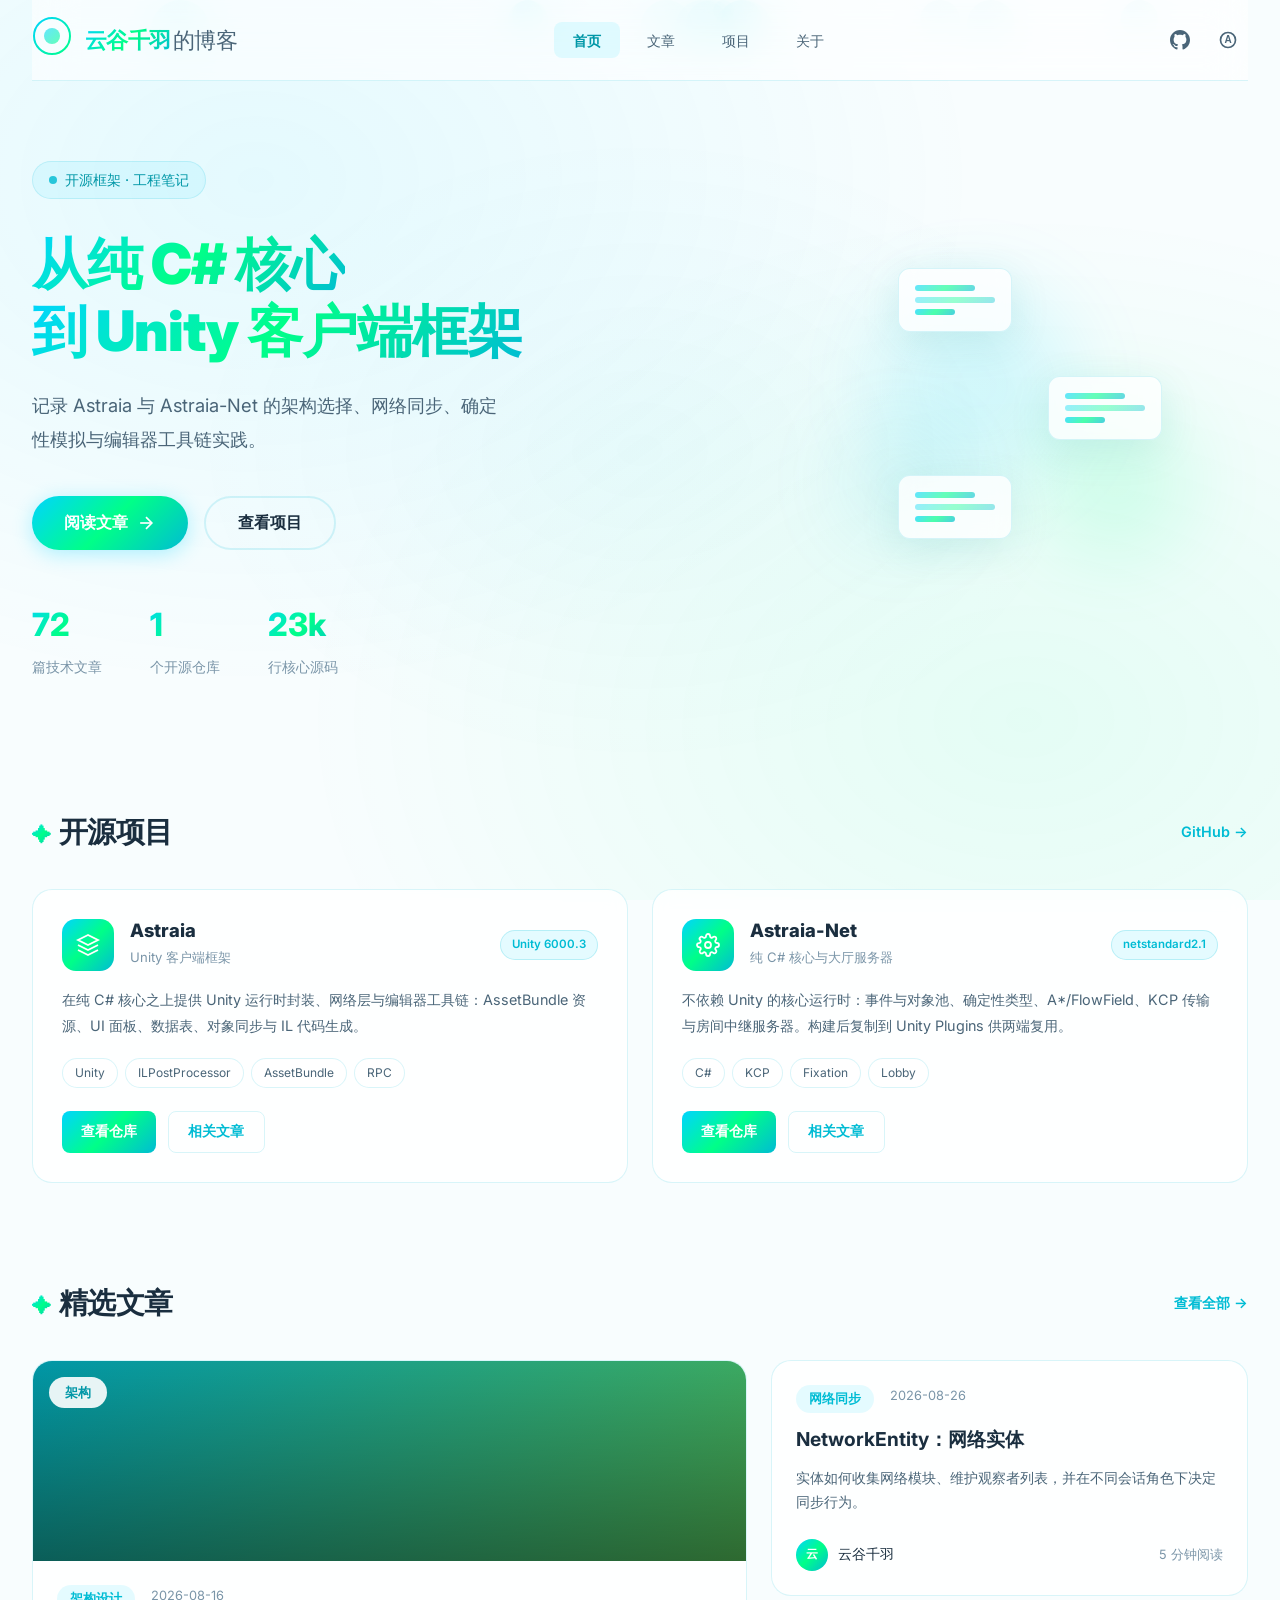
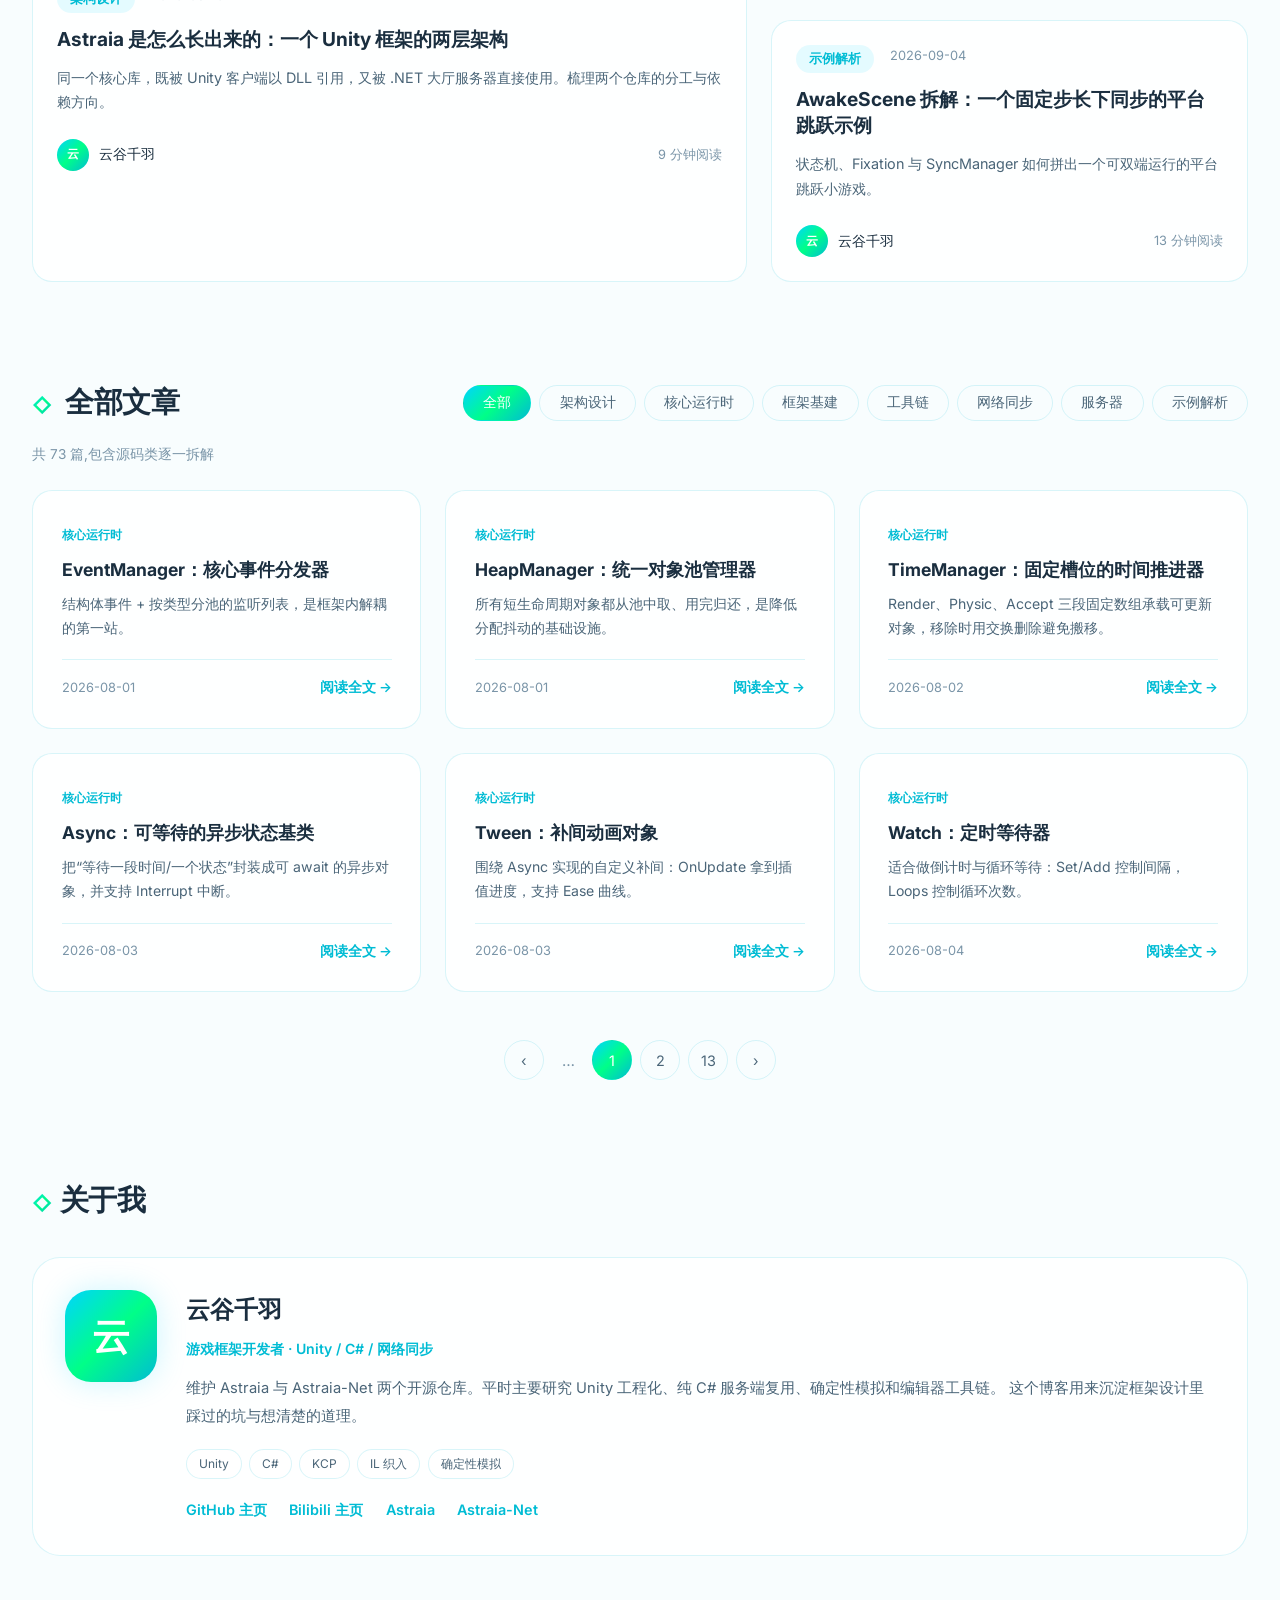
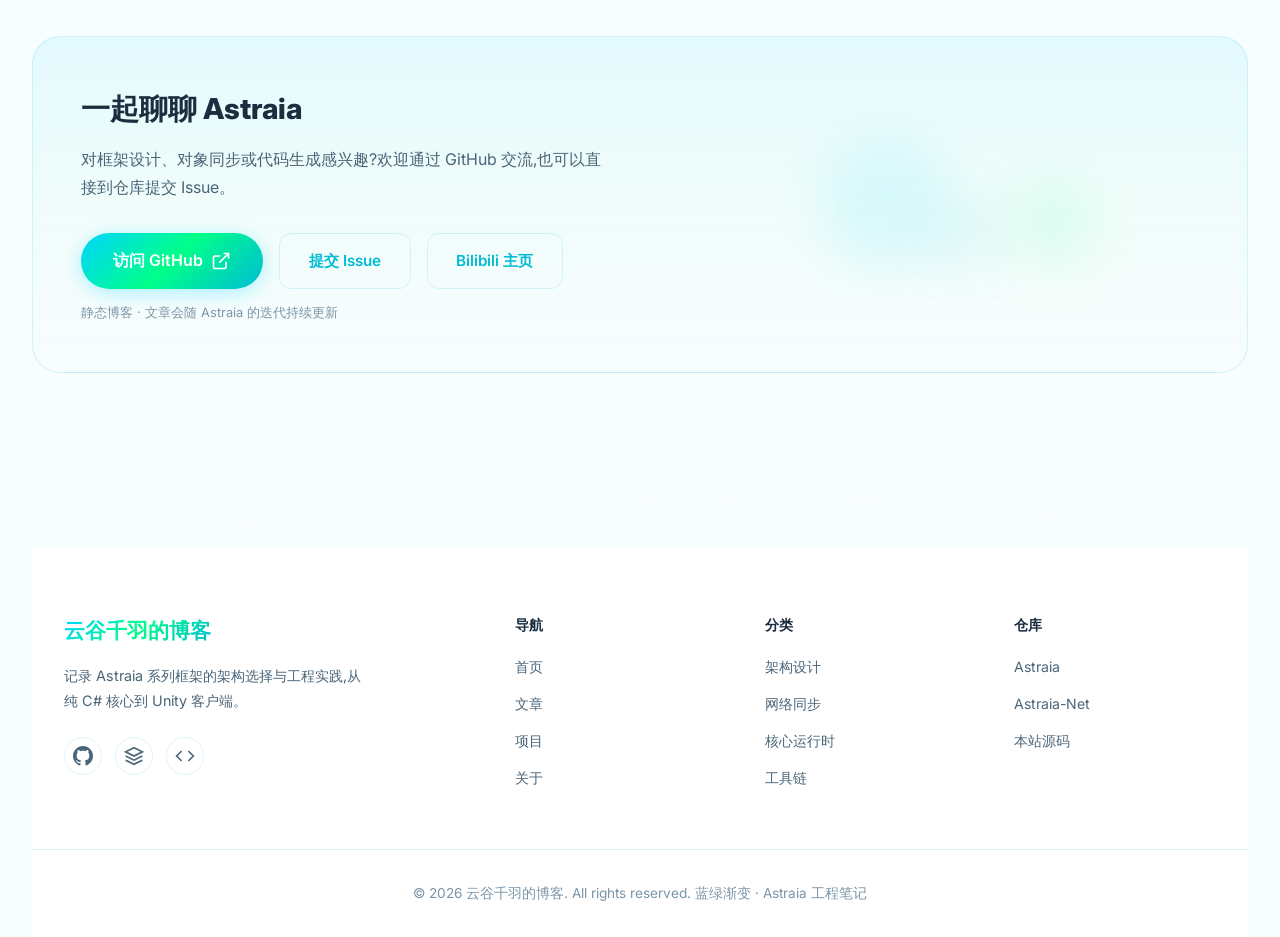
==== commit 85d193ca: "1.0.5 1.0.5  1.0.6  1.0.5" ====
--- a/index.html
+++ b/index.html
@@ -194,7 +194,7 @@
                         <span>C#</span><span>KCP</span><span>Fixation</span><span>Lobby</span>
                     </div>
                     <div class="project-links">
-                        <a class="project-btn" href="https://github.com/1176892094/JFramework-Net" target="_blank" rel="noopener">查看仓库</a>
+                        <a class="project-btn" href="https://github.com/1176892094/Astraia-Net" target="_blank" rel="noopener">查看仓库</a>
                         <a class="project-btn ghost" href="#posts" data-category="核心运行时">相关文章</a>
                     </div>
                 </article>
@@ -312,8 +312,9 @@
                     </div>
                     <div class="about-links">
                         <a href="https://github.com/1176892094" target="_blank" rel="noopener">GitHub 主页</a>
+                        <a href="https://space.bilibili.com/546941643" target="_blank" rel="noopener">Bilibili 主页</a>
                         <a href="https://github.com/1176892094/Astraia" target="_blank" rel="noopener">Astraia</a>
-                        <a href="https://github.com/1176892094/JFramework-Net" target="_blank" rel="noopener">Astraia-Net</a>
+                        <a href="https://github.com/1176892094/Astraia-Net" target="_blank" rel="noopener">Astraia-Net</a>
                     </div>
                 </div>
             </div>
@@ -335,6 +336,7 @@
                             </svg>
                         </a>
                         <a class="btn-outline contact-outline" href="https://github.com/1176892094/Astraia/issues" target="_blank" rel="noopener">提交 Issue</a>
+                        <a class="btn-outline contact-outline" href="https://space.bilibili.com/546941643" target="_blank" rel="noopener">Bilibili 主页</a>
                     </div>
                     <p class="newsletter-note">静态博客 · 文章会随 Astraia 的迭代持续更新</p>
                 </div>
@@ -376,7 +378,7 @@
                                 <polyline points="2 12 12 17 22 12"/>
                             </svg>
                         </a>
-                        <a href="https://github.com/1176892094/JFramework-Net" class="social-link" target="_blank" rel="noopener" aria-label="Astraia-Net">
+                        <a href="https://github.com/1176892094/Astraia-Net" class="social-link" target="_blank" rel="noopener" aria-label="Astraia-Net">
                             <svg width="20" height="20" viewBox="0 0 24 24" fill="none" stroke="currentColor" stroke-width="2">
                                 <polyline points="16 18 22 12 16 6"/>
                                 <polyline points="8 6 2 12 8 18"/>
@@ -406,7 +408,7 @@
                     <h4>仓库</h4>
                     <ul>
                         <li><a href="https://github.com/1176892094/Astraia" target="_blank" rel="noopener">Astraia</a></li>
-                        <li><a href="https://github.com/1176892094/JFramework-Net" target="_blank" rel="noopener">Astraia-Net</a></li>
+                        <li><a href="https://github.com/1176892094/Astraia-Net" target="_blank" rel="noopener">Astraia-Net</a></li>
                         <li><a href="https://github.com/1176892094/1176892094.github.io" target="_blank" rel="noopener">本站源码</a></li>
                     </ul>
                 </div>
--- a/style.css
+++ b/style.css
@@ -126,6 +126,7 @@
 
 html {
     scroll-behavior: smooth;
+    scroll-padding-top: 50px;
 }
 
 body {
@@ -1927,17 +1928,22 @@
 
     .reader {
         padding: 0;
+        height: 100vh;
+        height: 100dvh;
     }
 
     .reader-panel {
         width: 100%;
         height: 100vh;
+        height: 100dvh;
+        max-height: 100dvh;
         border-radius: 0;
         border: none;
     }
 
     .reader-header {
         padding: 1rem 1.2rem;
+        padding-top: max(1rem, env(safe-area-inset-top));
     }
 
     .reader-body {
@@ -1948,6 +1954,7 @@
         flex-wrap: wrap;
         justify-content: center;
         padding: 0.85rem 1.2rem;
+        padding-bottom: max(0.85rem, env(safe-area-inset-bottom));
     }
 
     .reader-nav .reader-back {
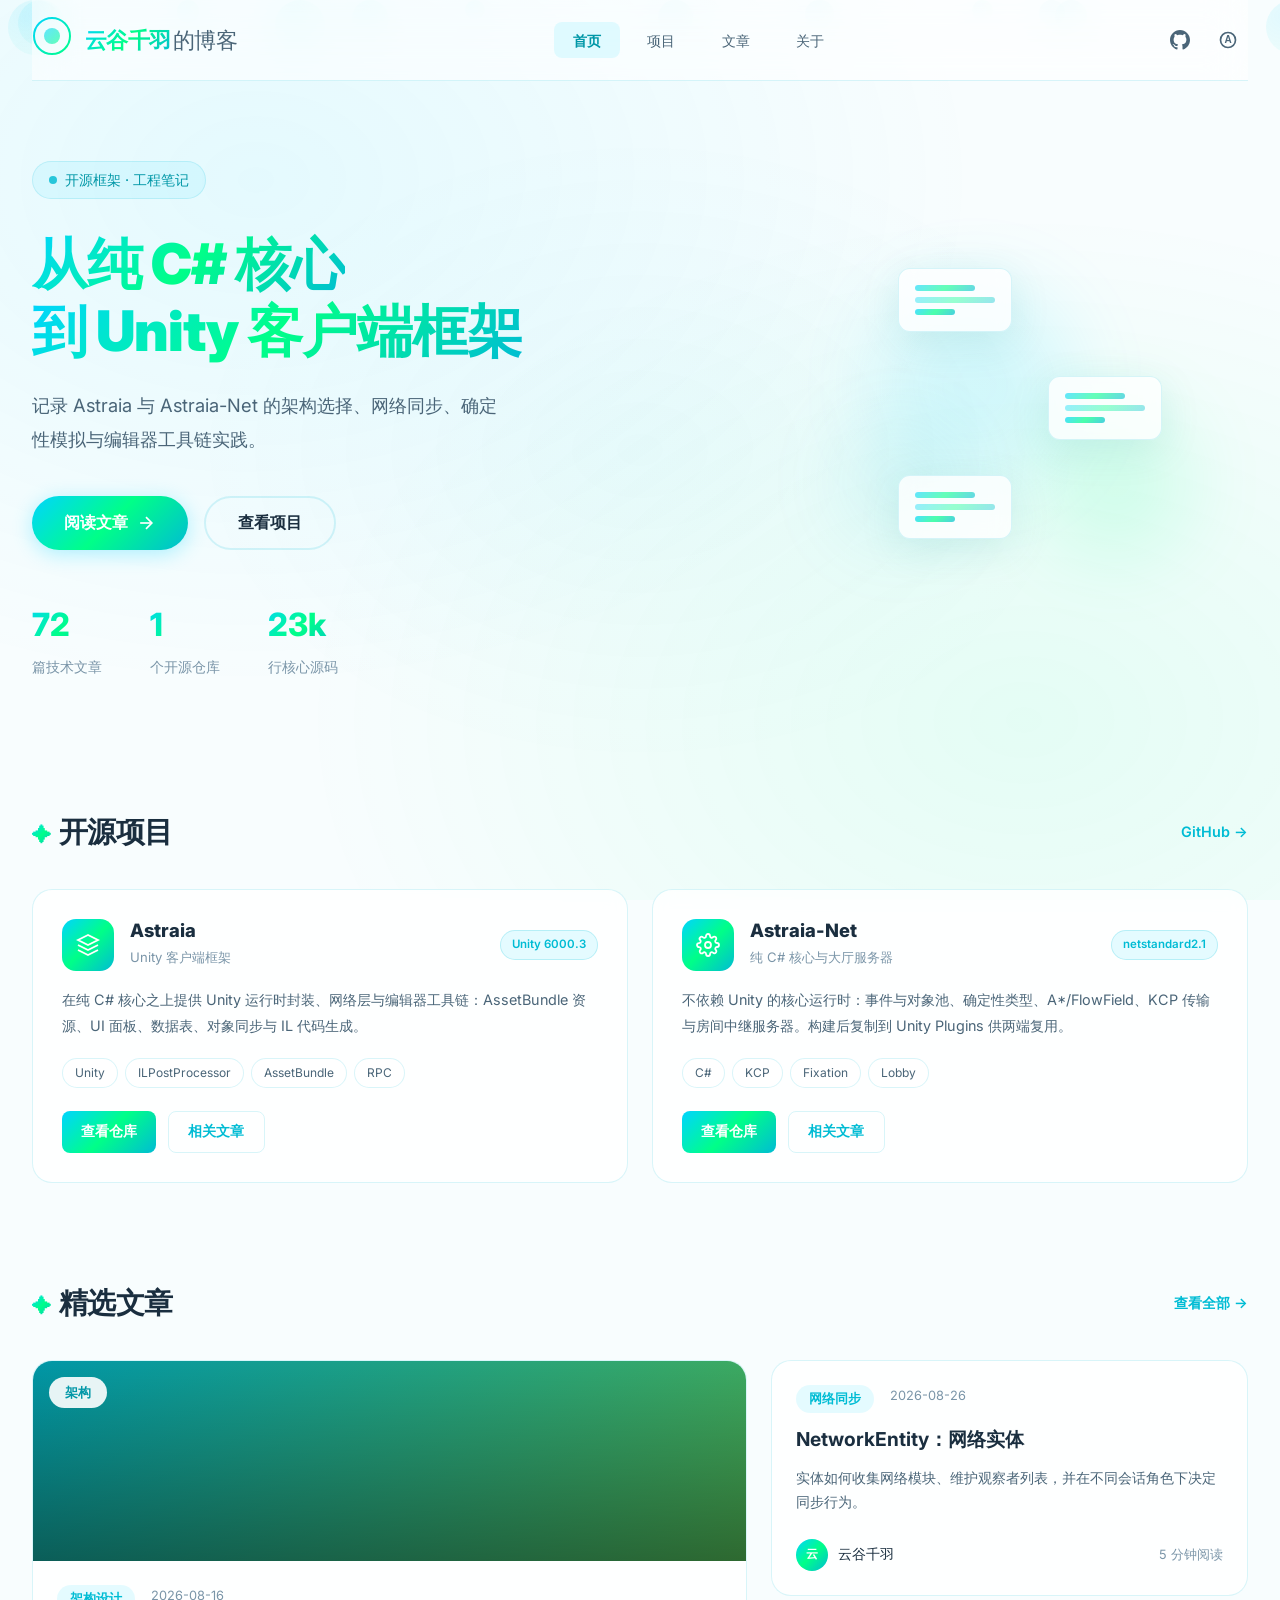
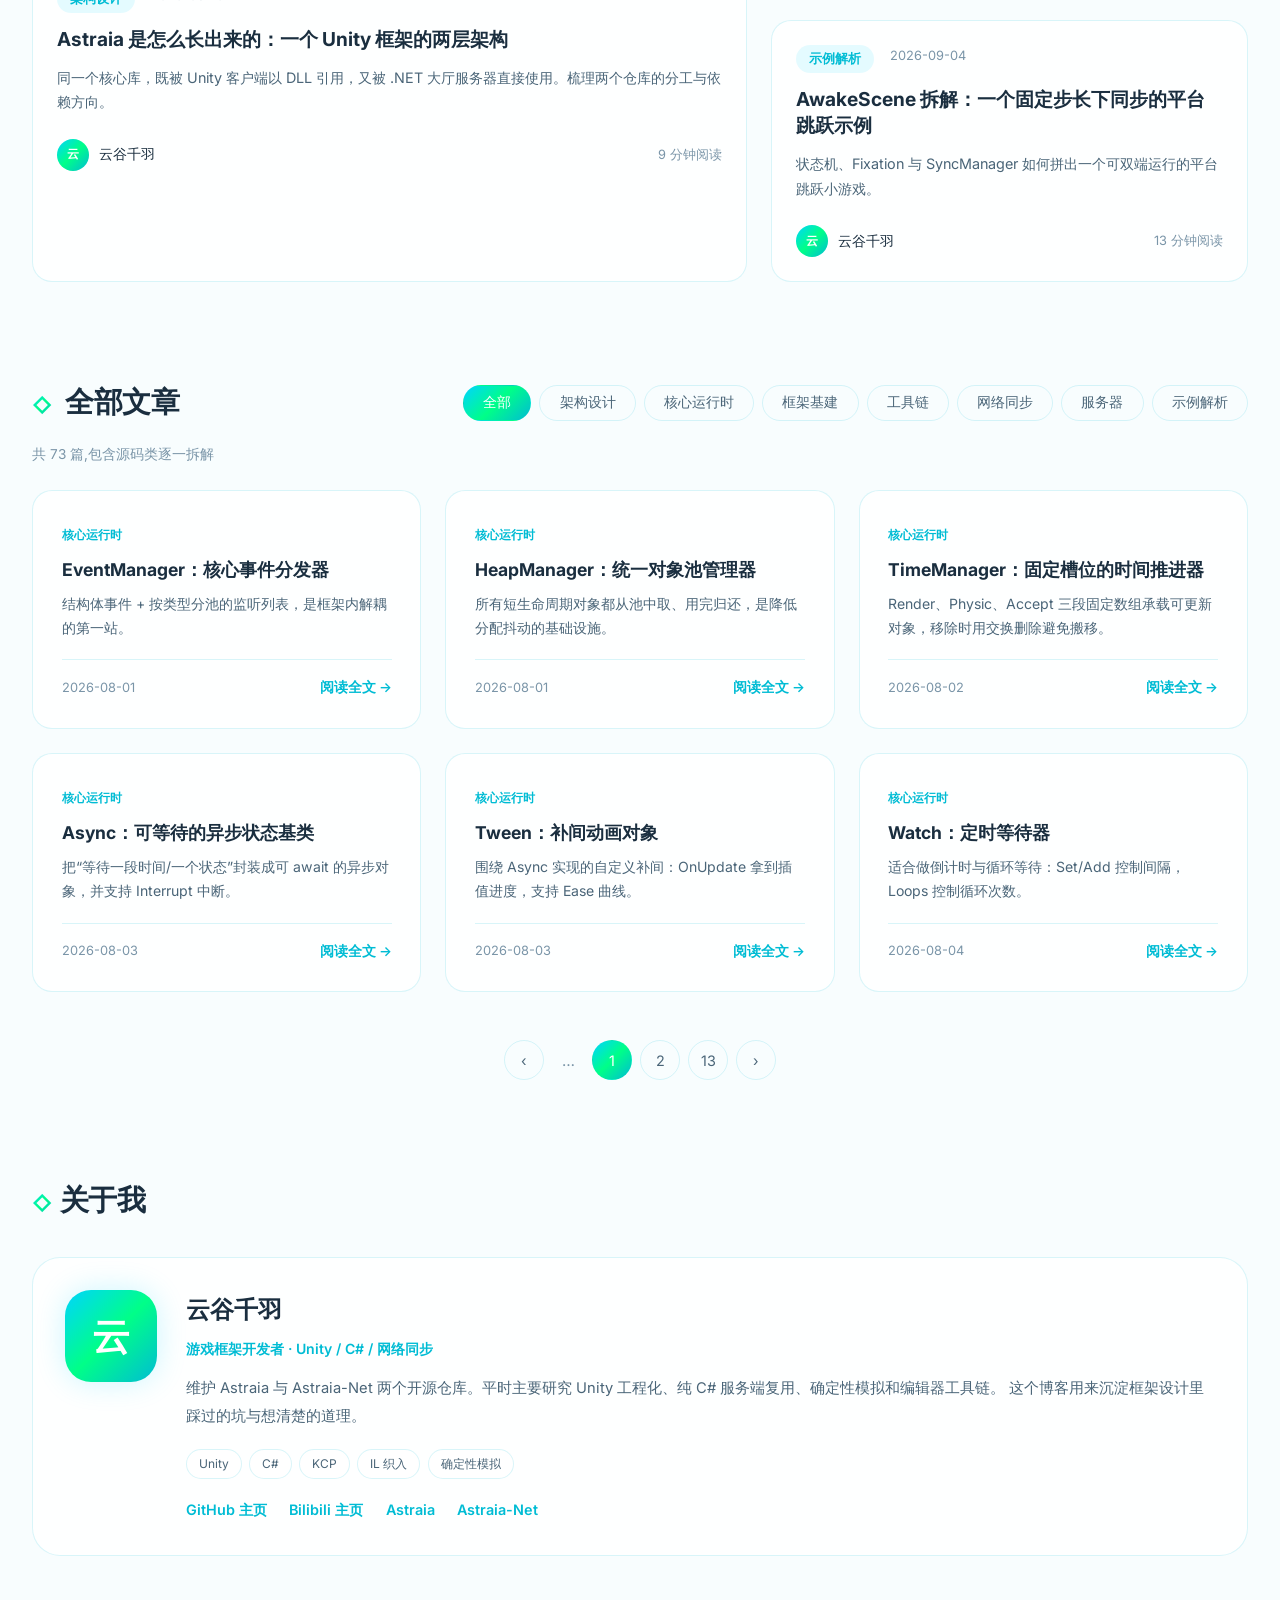
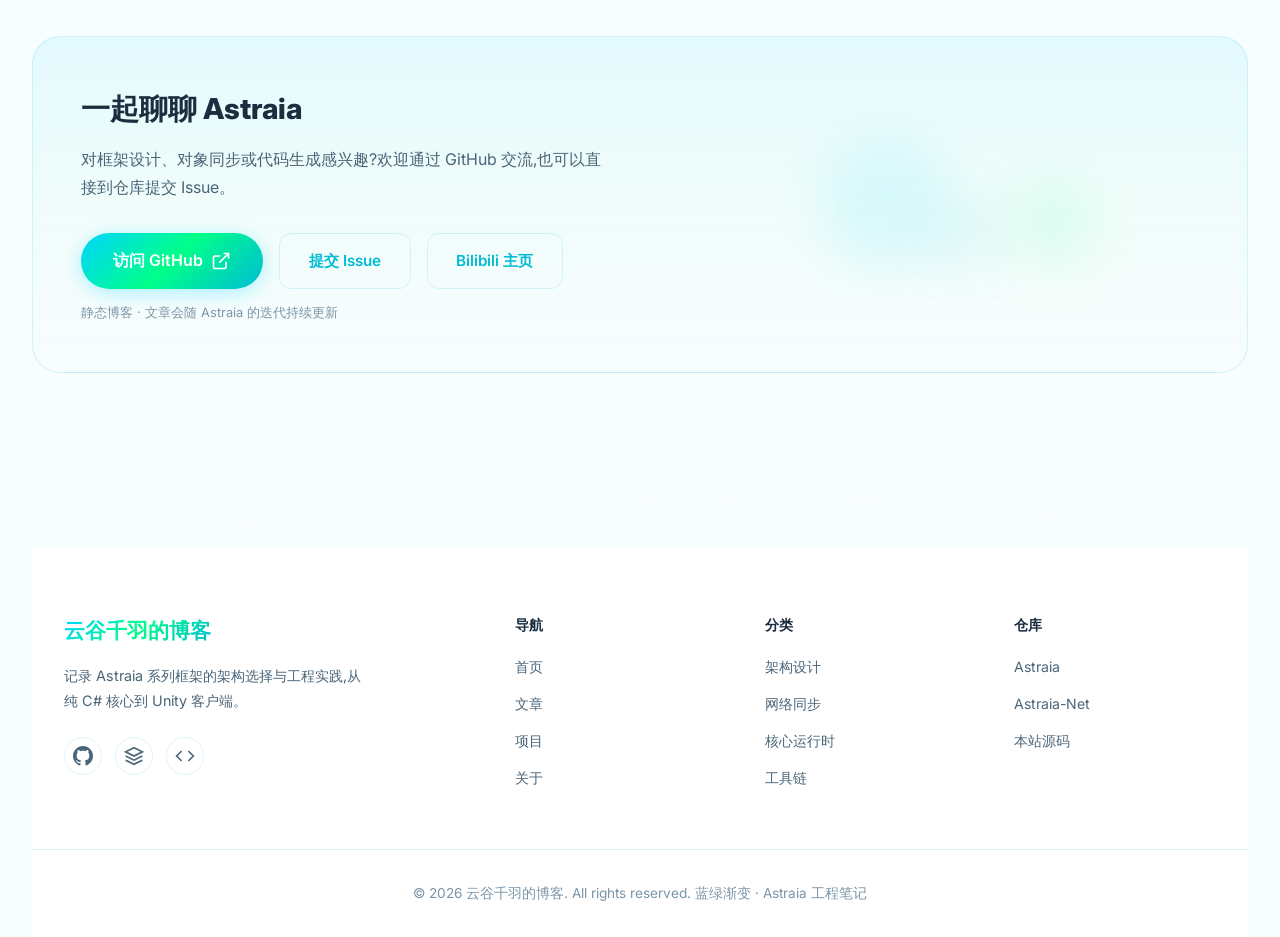
==== commit bbeee36d: "1.0.6" ====
--- a/index.html
+++ b/index.html
@@ -40,8 +40,8 @@
             <nav class="nav">
                 <ul class="nav-list">
                     <li><a href="#home" class="nav-link active" data-anchor="home">首页</a></li>
+                    <li><a href="#projects" class="nav-link" data-anchor="projects">项目</a></li>
                     <li><a href="#posts" class="nav-link" data-anchor="posts">文章</a></li>
-                    <li><a href="#projects" class="nav-link" data-anchor="projects">项目</a></li>
                     <li><a href="#about" class="nav-link" data-anchor="about">关于</a></li>
                 </ul>
             </nav>
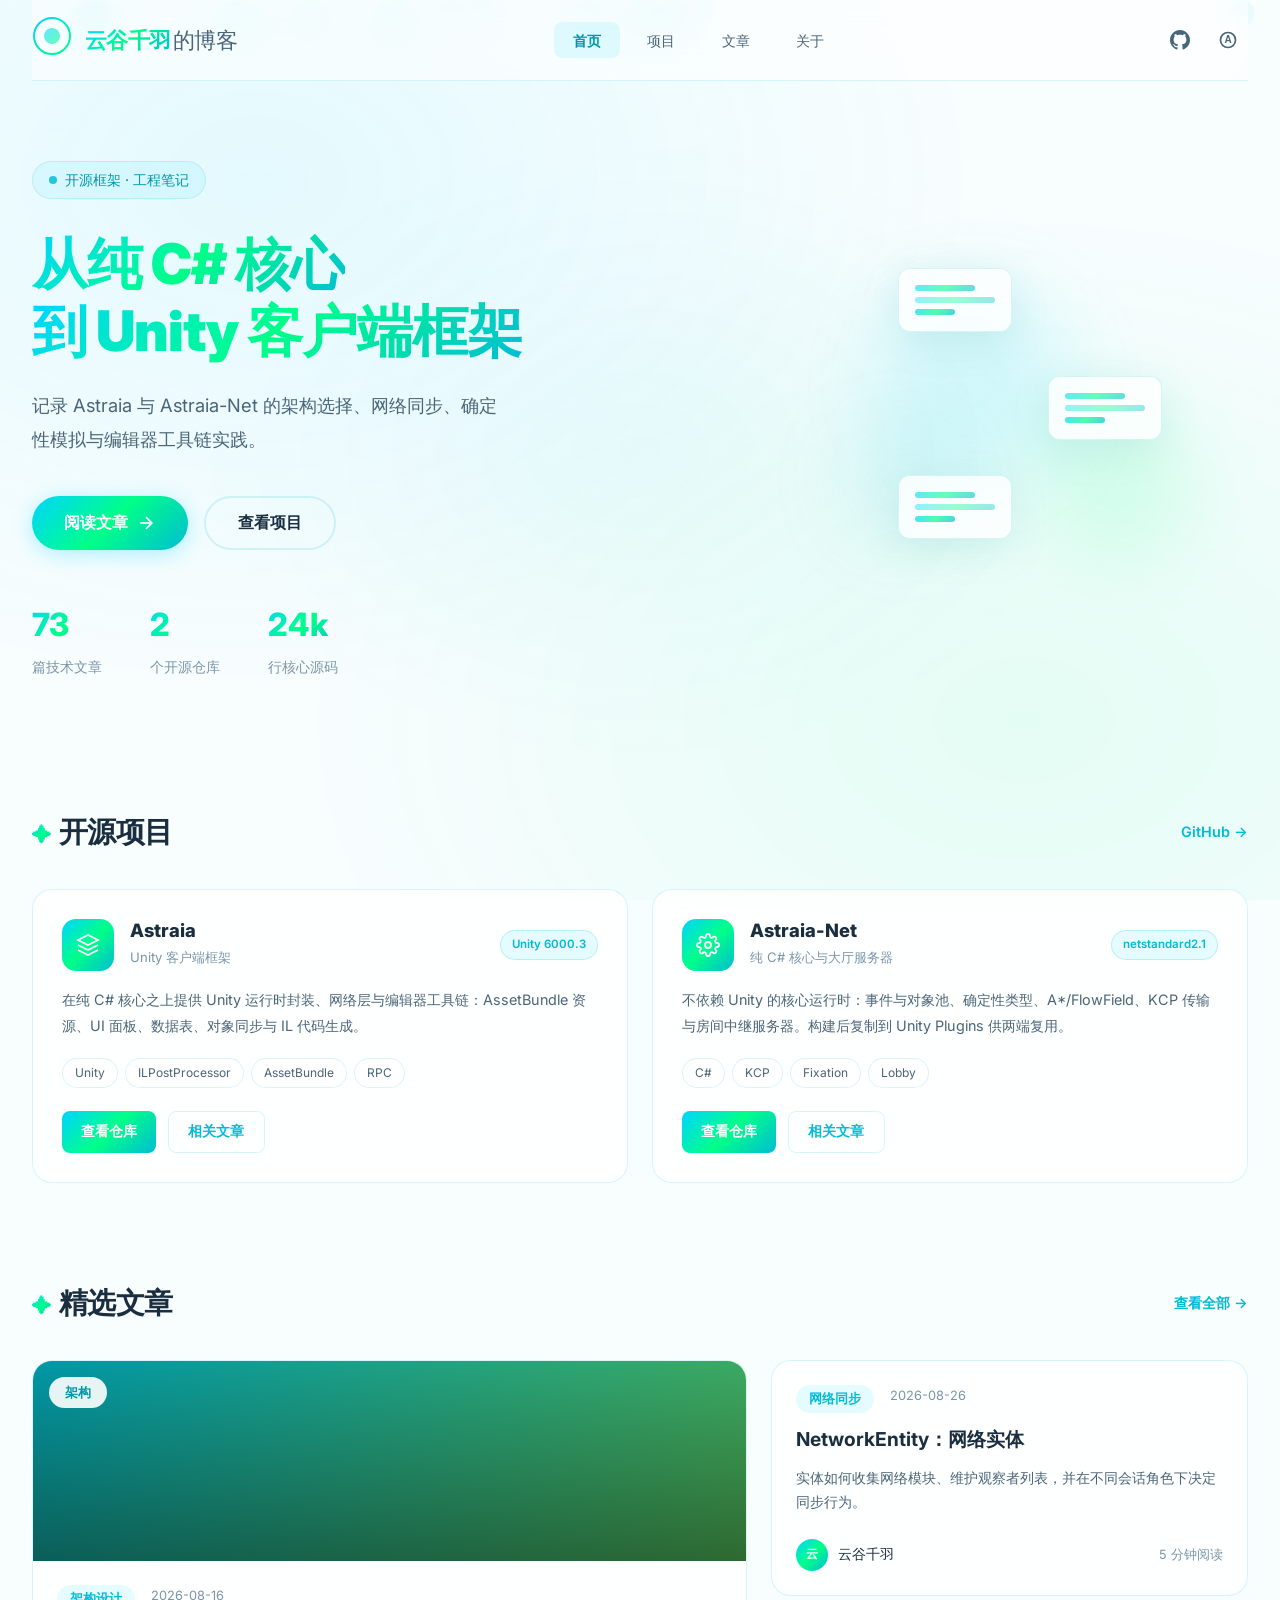
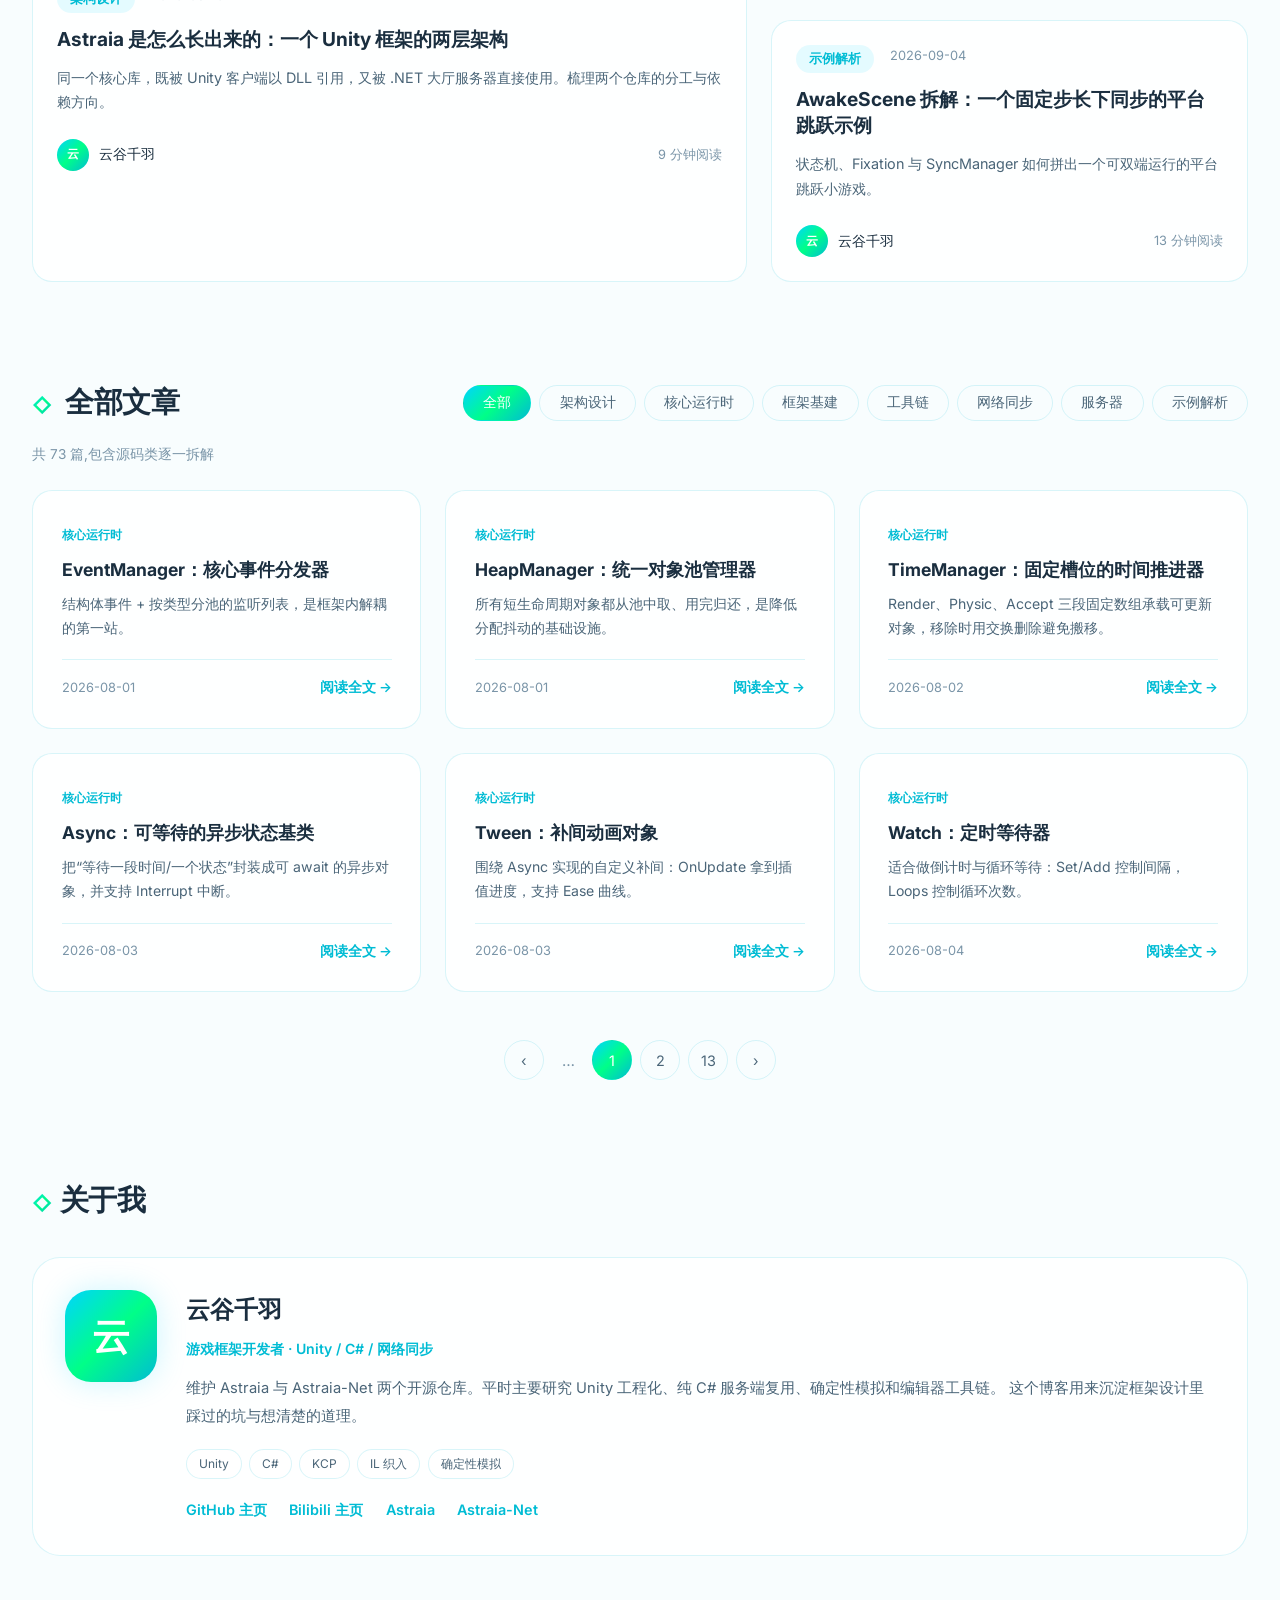
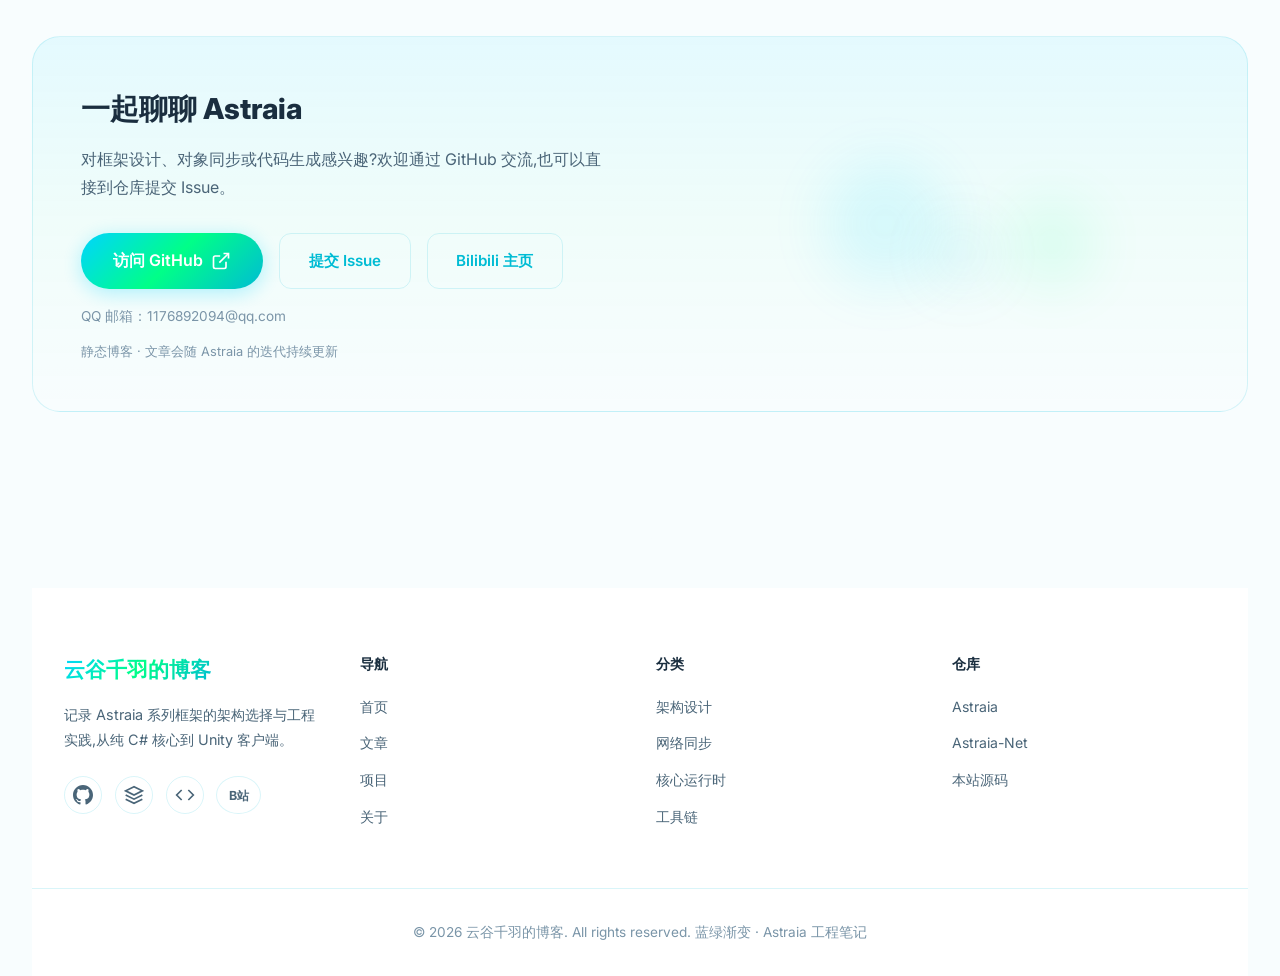
==== commit 1f913e17: "1.0.7" ====
--- a/index.html
+++ b/index.html
@@ -338,6 +338,7 @@
                         <a class="btn-outline contact-outline" href="https://github.com/1176892094/Astraia/issues" target="_blank" rel="noopener">提交 Issue</a>
                         <a class="btn-outline contact-outline" href="https://space.bilibili.com/546941643" target="_blank" rel="noopener">Bilibili 主页</a>
                     </div>
+                    <p class="contact-hint">QQ 邮箱：1176892094@qq.com</p>
                     <p class="newsletter-note">静态博客 · 文章会随 Astraia 的迭代持续更新</p>
                 </div>
                 <div class="newsletter-visual">
@@ -384,6 +385,7 @@
                                 <polyline points="8 6 2 12 8 18"/>
                             </svg>
                         </a>
+                        <a href="https://space.bilibili.com/546941643" class="social-link footer-contact" target="_blank" rel="noopener">B站</a>
                     </div>
                 </div>
                 <div class="footer-col">
--- a/style.css
+++ b/style.css
@@ -1024,8 +1024,8 @@
 
 .footer-grid {
     display: grid;
-    grid-template-columns: 2fr 1fr 1fr 1fr;
-    gap: 3rem;
+    grid-template-columns: repeat(auto-fit, minmax(240px, 1fr));
+    gap: 2.5rem 2rem;
     max-width: 1280px;
     margin: 0 auto 3rem;
     padding: 0 2rem;
@@ -1042,10 +1042,12 @@
     font-size: 0.9rem;
     margin-bottom: 1.5rem;
     max-width: 300px;
+    overflow-wrap: anywhere;
 }
 
 .social-links {
     display: flex;
+    flex-wrap: wrap;
     gap: 0.8rem;
 }
 
@@ -1067,6 +1069,14 @@
     background: rgba(0, 212, 255, 0.05);
 }
 
+.social-link.footer-contact {
+    width: auto;
+    padding: 0 0.7rem;
+    font-size: 0.78rem;
+    font-weight: 700;
+    text-decoration: none;
+}
+
 .footer-col h4 {
     font-size: 0.9rem;
     font-weight: 700;
@@ -1086,6 +1096,7 @@
     color: var(--text-secondary);
     text-decoration: none;
     font-size: 0.88rem;
+    overflow-wrap: anywhere;
     transition: var(--transition);
 }
 
@@ -1106,6 +1117,7 @@
 .footer-bottom p {
     font-size: 0.85rem;
     color: var(--text-tertiary);
+    overflow-wrap: anywhere;
 }
 
 /* 回到顶部 */
@@ -1177,9 +1189,6 @@
         grid-template-columns: 1fr;
     }
 
-    .footer-grid {
-        grid-template-columns: 1fr 1fr;
-    }
 }
 
 @media (max-width: 768px) {
@@ -1249,11 +1258,6 @@
         font-size: 0.78rem;
     }
 
-    .footer-grid {
-        grid-template-columns: 1fr;
-        gap: 2rem;
-    }
-
     .newsletter-inner {
         padding: 2rem;
     }
@@ -1527,6 +1531,18 @@
     color: var(--aqua-700);
 }
 
+.about-links .plain-contact {
+    font-size: 0.9rem;
+    color: var(--text-tertiary);
+    line-height: 1.6;
+}
+
+.contact-hint {
+    margin-top: 1rem;
+    font-size: 0.85rem;
+    color: var(--text-tertiary);
+}
+
 /* 联系区域：复用 newsletter 外壳 */
 .contact-actions {
     display: flex;
@@ -1963,3 +1979,16 @@
         margin: 0 0 0.3rem;
     }
 }
+
+/* Footer 自动换行 */
+@media (max-width: 1270px) {
+    .footer-grid {
+        grid-template-columns: repeat(2, minmax(0, 1fr));
+    }
+}
+
+@media (max-width: 700px) {
+    .footer-grid {
+        grid-template-columns: 1fr;
+    }
+}
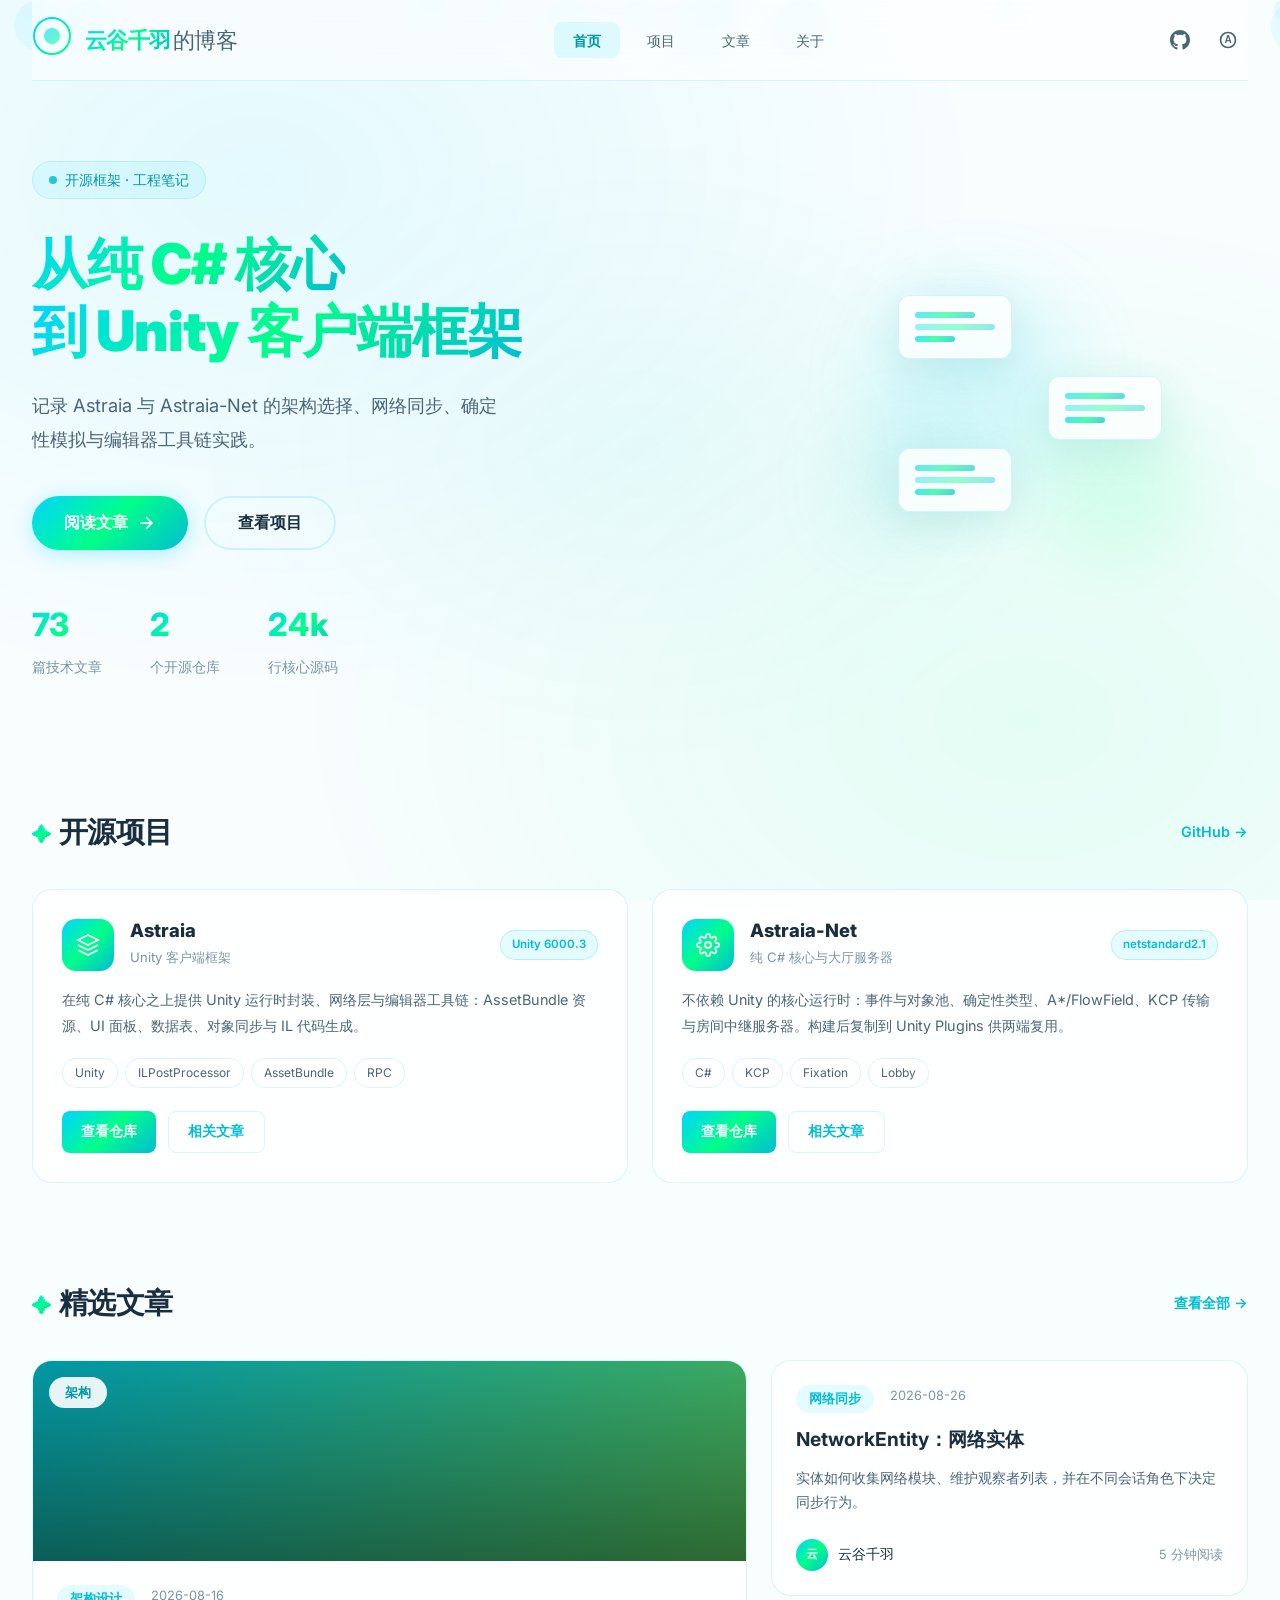
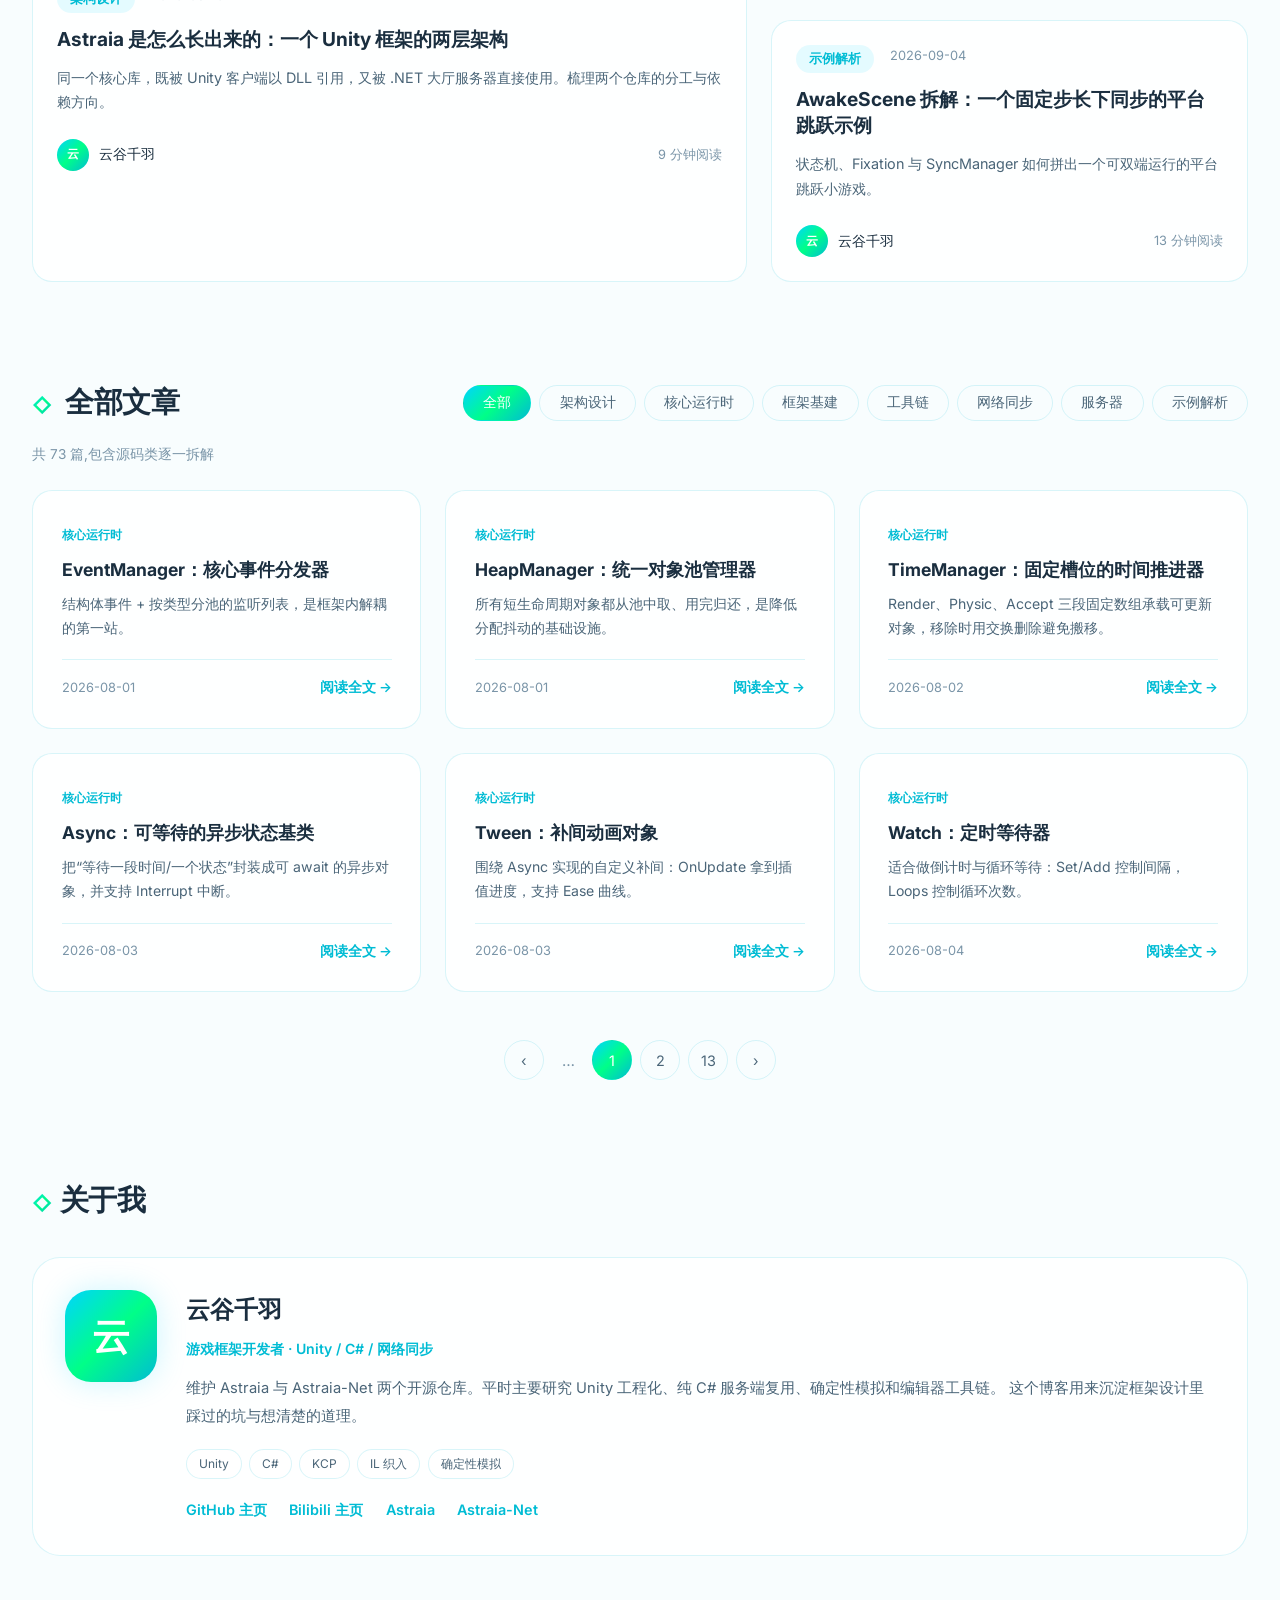
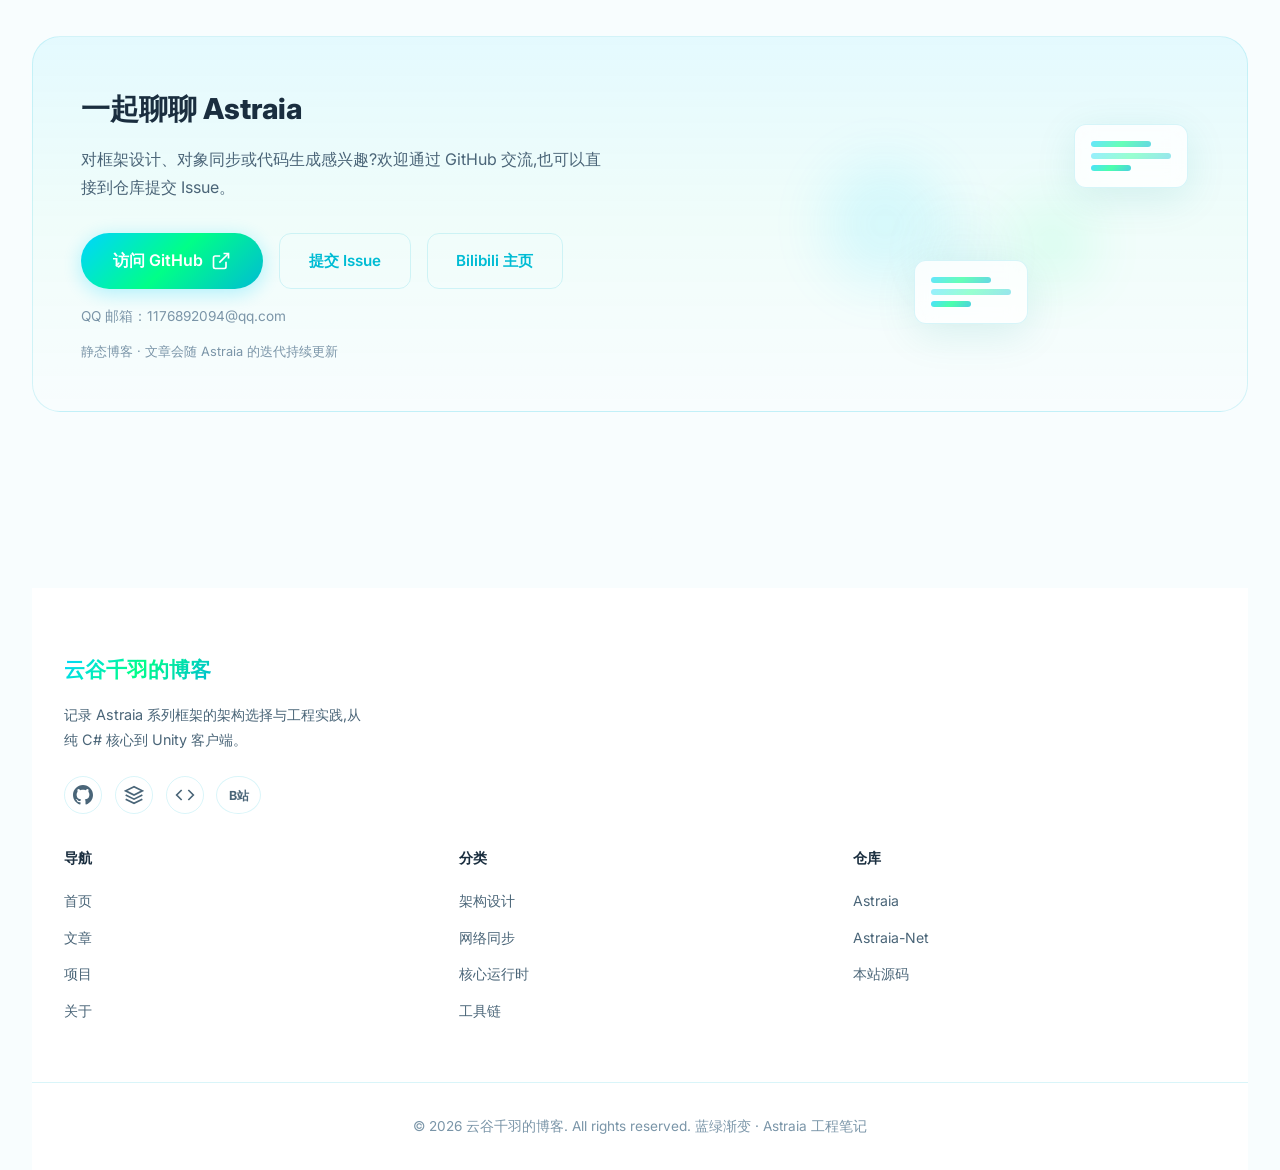
==== commit 0483c123: "1.1.1" ====
--- a/index.html
+++ b/index.html
@@ -342,6 +342,20 @@
                     <p class="newsletter-note">静态博客 · 文章会随 Astraia 的迭代持续更新</p>
                 </div>
                 <div class="newsletter-visual">
+                    <div class="newsletter-float-card newsletter-float-card-1">
+                        <div class="card-mini">
+                            <div class="mini-bar bar-1"></div>
+                            <div class="mini-bar bar-2"></div>
+                            <div class="mini-bar bar-3"></div>
+                        </div>
+                    </div>
+                    <div class="newsletter-float-card newsletter-float-card-2">
+                        <div class="card-mini">
+                            <div class="mini-bar bar-1"></div>
+                            <div class="mini-bar bar-2"></div>
+                            <div class="mini-bar bar-3"></div>
+                        </div>
+                    </div>
                     <div class="newsletter-orbs">
                         <div class="n-orb n-orb-1"></div>
                         <div class="n-orb n-orb-2"></div>
--- a/style.css
+++ b/style.css
@@ -572,13 +572,13 @@
 
 /* 与当前卡片呈三角布局的两张同款装饰卡 */
 .floating-card-left-1 {
-    top: 16%;
+    top: 22%;
     right: calc(15% + 150px);
     animation-delay: 0.4s;
 }
 
 .floating-card-left-2 {
-    top: 62%;
+    top: 56%;
     right: calc(15% + 150px);
     animation-delay: 1.1s;
     animation-duration: 6s;
@@ -965,6 +965,32 @@
     height: 100%;
 }
 
+.newsletter-float-card {
+    position: absolute;
+    width: max-content;
+    background: var(--bg-card);
+    backdrop-filter: blur(10px);
+    padding: 1rem;
+    border-radius: var(--radius-md);
+    border: 1px solid var(--border-color);
+    box-shadow: var(--shadow-lg);
+    animation: floatCard 5s ease-in-out infinite;
+    z-index: 1;
+}
+
+.newsletter-float-card-1 {
+    top: 0;
+    right: 2%;
+    animation-delay: 0.3s;
+}
+
+.newsletter-float-card-2 {
+    bottom: 0;
+    right: 32%;
+    animation-delay: 1.2s;
+    animation-duration: 6s;
+}
+
 .n-orb {
     position: absolute;
     border-radius: 50%;
@@ -1024,11 +1050,15 @@
 
 .footer-grid {
     display: grid;
-    grid-template-columns: repeat(auto-fit, minmax(240px, 1fr));
-    gap: 2.5rem 2rem;
+    grid-template-columns: repeat(3, minmax(0, 1fr));
+    gap: 2rem;
     max-width: 1280px;
     margin: 0 auto 3rem;
     padding: 0 2rem;
+}
+
+.brand-col {
+    grid-column: 1 / -1;
 }
 
 .footer-logo {
@@ -1170,11 +1200,6 @@
 
     .hero-visual {
         height: 300px;
-    }
-
-    .floating-card-left-1,
-    .floating-card-left-2 {
-        display: none;
     }
 
     .featured-grid {
@@ -1967,28 +1992,79 @@
     }
 
     .reader-nav {
-        flex-wrap: wrap;
+        flex-wrap: nowrap;
         justify-content: center;
-        padding: 0.85rem 1.2rem;
+        gap: 0.5rem;
+        padding: 0.85rem 1rem;
         padding-bottom: max(0.85rem, env(safe-area-inset-bottom));
     }
 
+    .reader-nav button {
+        flex: 1 1 auto;
+        min-width: 0;
+        white-space: nowrap;
+        padding: 0.5rem 0.3rem;
+        font-size: 0.8rem;
+        text-align: center;
+    }
+
     .reader-nav .reader-back {
-        order: -1;
-        width: 100%;
-        margin: 0 0 0.3rem;
-    }
-}
-
-/* Footer 自动换行 */
-@media (max-width: 1270px) {
+        margin: 0;
+    }
+}
+
+@media (max-width: 600px) {
+    .floating-card-left-1,
+    .floating-card-left-2 {
+        right: calc(8% + 100px);
+    }
+
+    .floating-card-left-1 {
+        top: 18%;
+    }
+
+    .floating-card-left-2 {
+        top: 60%;
+    }
+}
+
+/* 窄屏下让指定标题栏与按钮保持同行 */
+@media (max-width: 480px) {
+    .hero-buttons {
+        flex-direction: row;
+        align-items: center;
+        gap: 0.75rem;
+    }
+
+    .hero-buttons .btn-primary,
+    .hero-buttons .btn-outline {
+        flex: 1 1 0;
+        min-width: 0;
+        justify-content: center;
+        padding: 0.85rem 0.5rem;
+        font-size: 0.95rem;
+        white-space: nowrap;
+    }
+
+    .featured .section-header,
+    .projects .section-header {
+        flex-direction: row;
+        align-items: center;
+        justify-content: space-between;
+        flex-wrap: nowrap;
+        gap: 0.75rem;
+    }
+
+    .project-grid {
+        grid-template-columns: 1fr;
+    }
+
     .footer-grid {
-        grid-template-columns: repeat(2, minmax(0, 1fr));
-    }
-}
-
-@media (max-width: 700px) {
-    .footer-grid {
-        grid-template-columns: 1fr;
-    }
-}
+        gap: 1.5rem 0.75rem;
+        padding: 0 1rem;
+    }
+
+    .footer-col a {
+        font-size: 0.82rem;
+    }
+}
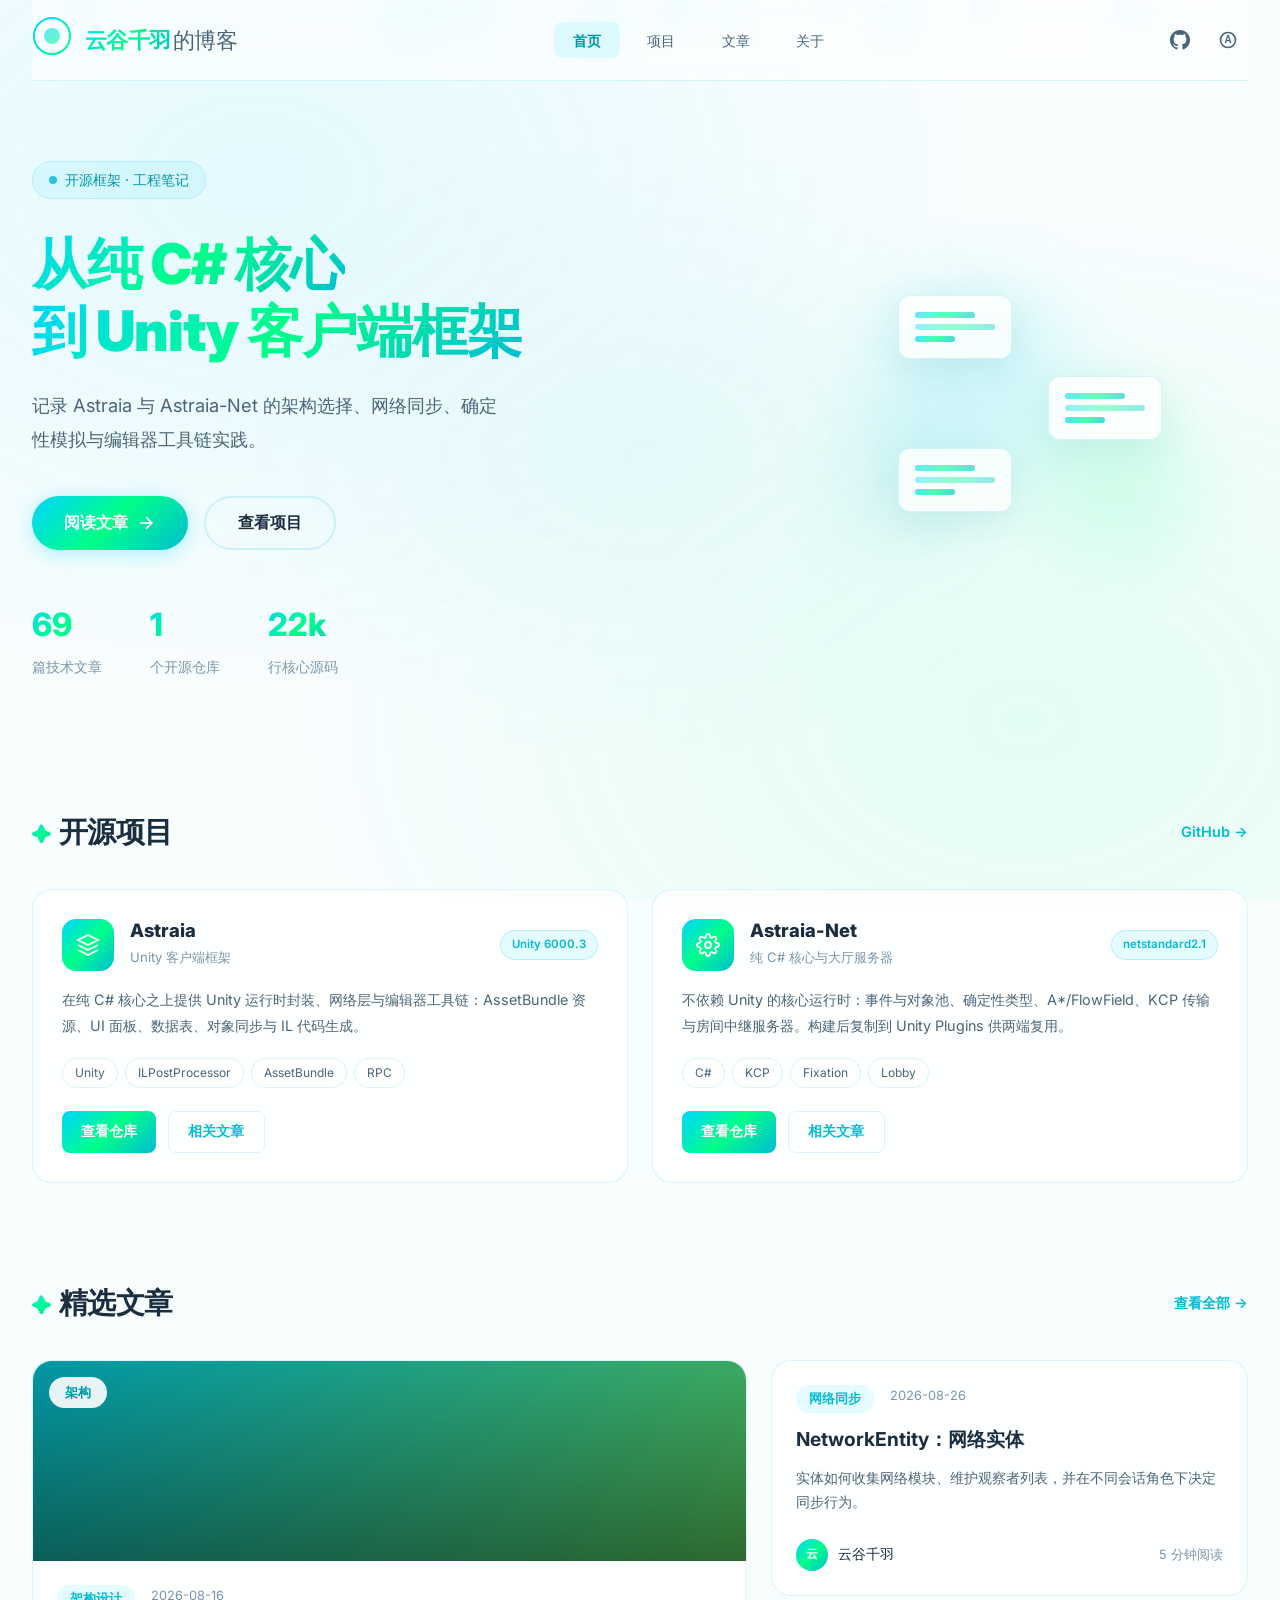
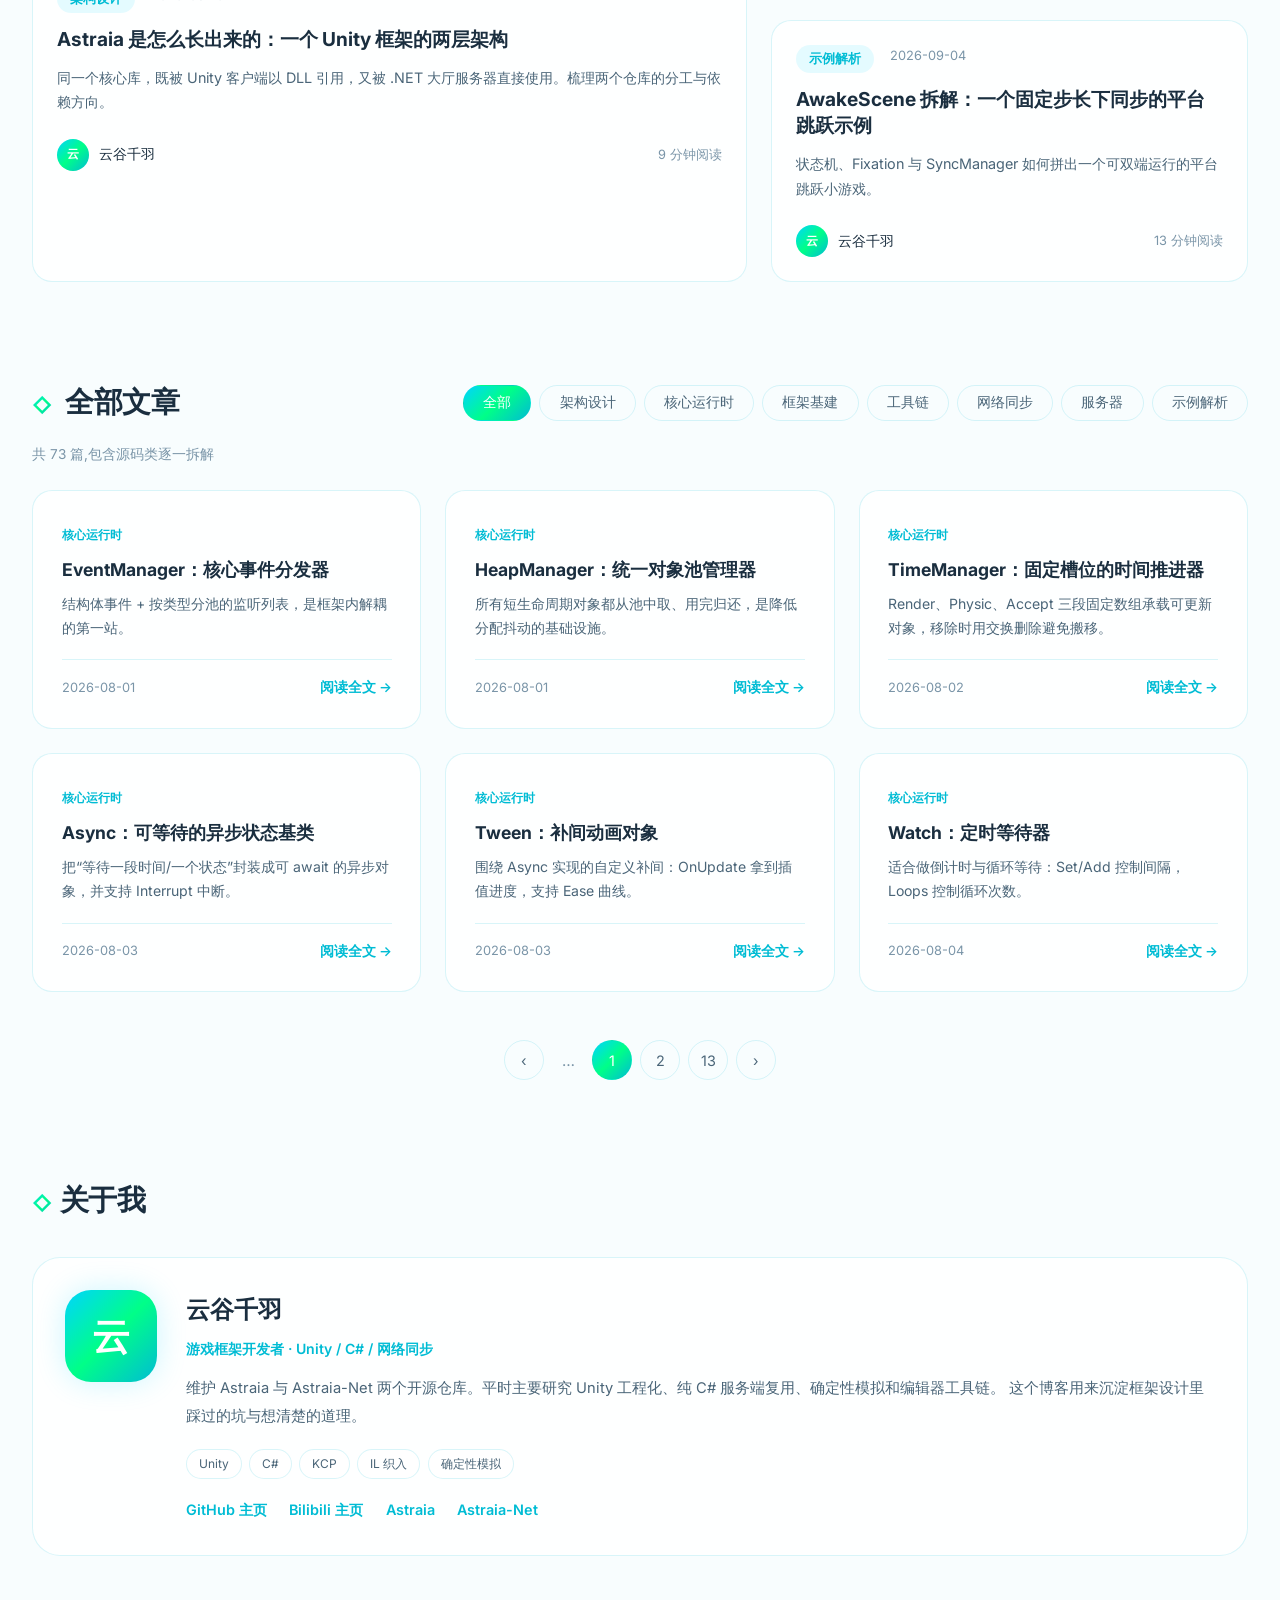
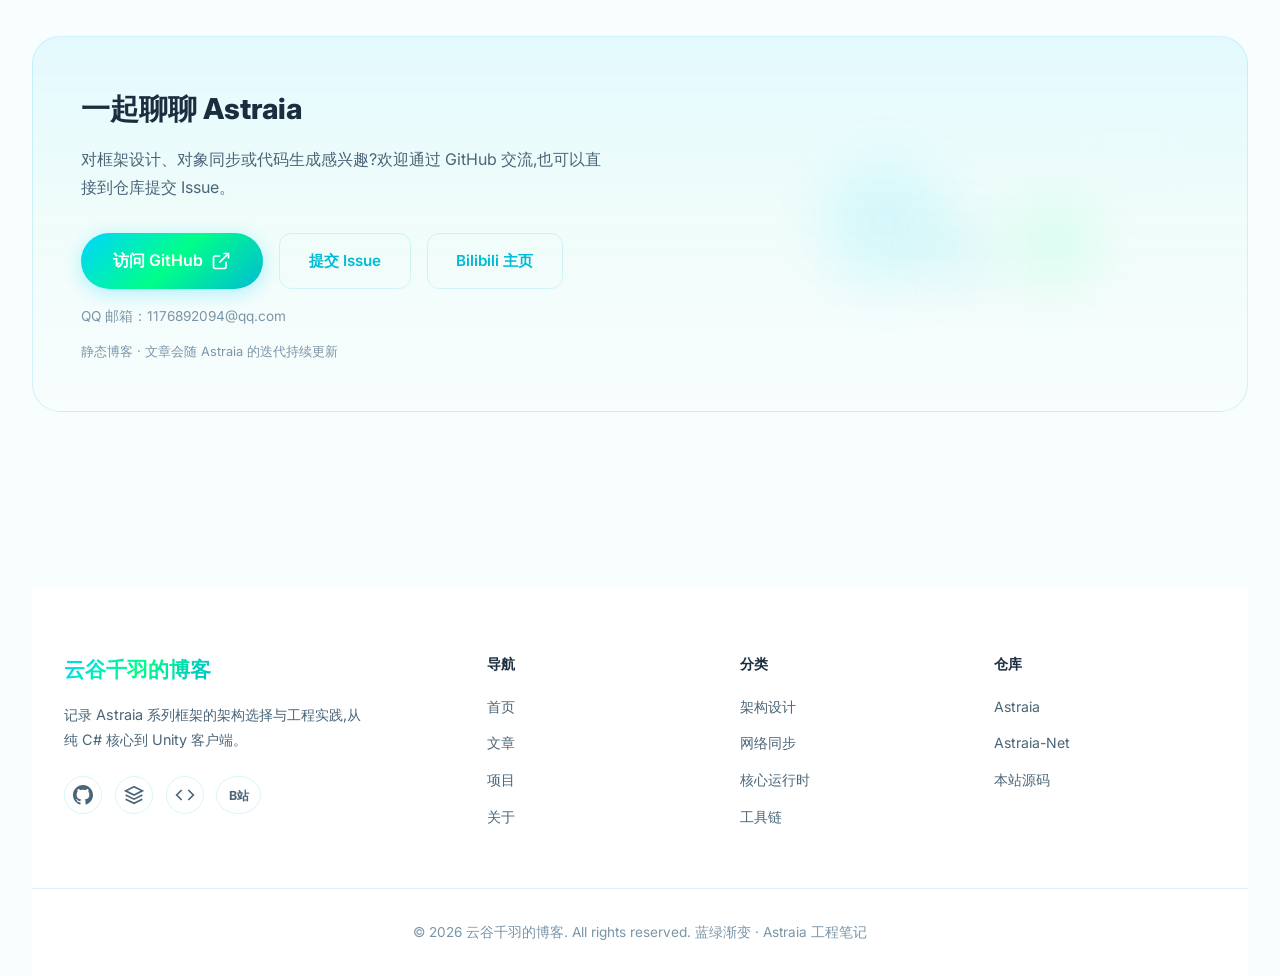
==== commit e757494c: "1.1.3" ====
--- a/index.html
+++ b/index.html
@@ -402,6 +402,7 @@
                         <a href="https://space.bilibili.com/546941643" class="social-link footer-contact" target="_blank" rel="noopener">B站</a>
                     </div>
                 </div>
+                <div class="footer-link-cols">
                 <div class="footer-col">
                     <h4>导航</h4>
                     <ul>
@@ -427,6 +428,7 @@
                         <li><a href="https://github.com/1176892094/Astraia-Net" target="_blank" rel="noopener">Astraia-Net</a></li>
                         <li><a href="https://github.com/1176892094/1176892094.github.io" target="_blank" rel="noopener">本站源码</a></li>
                     </ul>
+                </div>
                 </div>
             </div>
             <div class="footer-bottom">
--- a/style.css
+++ b/style.css
@@ -179,10 +179,12 @@
     height: 100%;
     pointer-events: none;
     z-index: 1;
+    overflow: hidden;
 }
 
 .bubble {
     position: absolute;
+    opacity: 0;
     border-radius: 50%;
     background: radial-gradient(circle at 30% 30%,
     rgba(0, 212, 255, 0.15),
@@ -534,10 +536,8 @@
     75% { transform: translate(-20px, -10px) scale(1.05); }
 }
 
-.floating-card {
-    position: absolute;
-    top: 40%;
-    right: 15%;
+.floating-card,
+.newsletter-float-card {
     width: max-content;
     background: var(--bg-card);
     backdrop-filter: blur(10px);
@@ -546,6 +546,12 @@
     box-shadow: var(--shadow-lg);
     border: 1px solid var(--border-color);
     animation: floatCard 5s ease-in-out infinite;
+}
+
+.floating-card {
+    position: absolute;
+    top: 40%;
+    right: 15%;
 }
 
 @keyframes floatCard {
@@ -967,14 +973,6 @@
 
 .newsletter-float-card {
     position: absolute;
-    width: max-content;
-    background: var(--bg-card);
-    backdrop-filter: blur(10px);
-    padding: 1rem;
-    border-radius: var(--radius-md);
-    border: 1px solid var(--border-color);
-    box-shadow: var(--shadow-lg);
-    animation: floatCard 5s ease-in-out infinite;
     z-index: 1;
 }
 
@@ -1049,16 +1047,30 @@
 }
 
 .footer-grid {
+    display: flex;
+    flex-wrap: wrap;
+    align-items: flex-start;
+    gap: 2.5rem 3rem;
+    max-width: 1280px;
+    margin: 0 auto 3rem;
+    padding: 0 2rem;
+}
+
+.brand-col {
+    flex: 1 1 340px;
+    min-width: 0;
+}
+
+.footer-link-cols {
     display: grid;
     grid-template-columns: repeat(3, minmax(0, 1fr));
     gap: 2rem;
-    max-width: 1280px;
-    margin: 0 auto 3rem;
-    padding: 0 2rem;
-}
-
-.brand-col {
-    grid-column: 1 / -1;
+    flex: 2 1 660px;
+    min-width: 0;
+}
+
+.footer-link-cols .footer-col {
+    min-width: 0;
 }
 
 .footer-logo {
@@ -2016,7 +2028,7 @@
 @media (max-width: 600px) {
     .floating-card-left-1,
     .floating-card-left-2 {
-        right: calc(8% + 100px);
+        right: calc(10% + 150px);
     }
 
     .floating-card-left-1 {
@@ -2064,6 +2076,10 @@
         padding: 0 1rem;
     }
 
+    .footer-link-cols {
+        gap: 1.5rem 0.75rem;
+    }
+
     .footer-col a {
         font-size: 0.82rem;
     }
